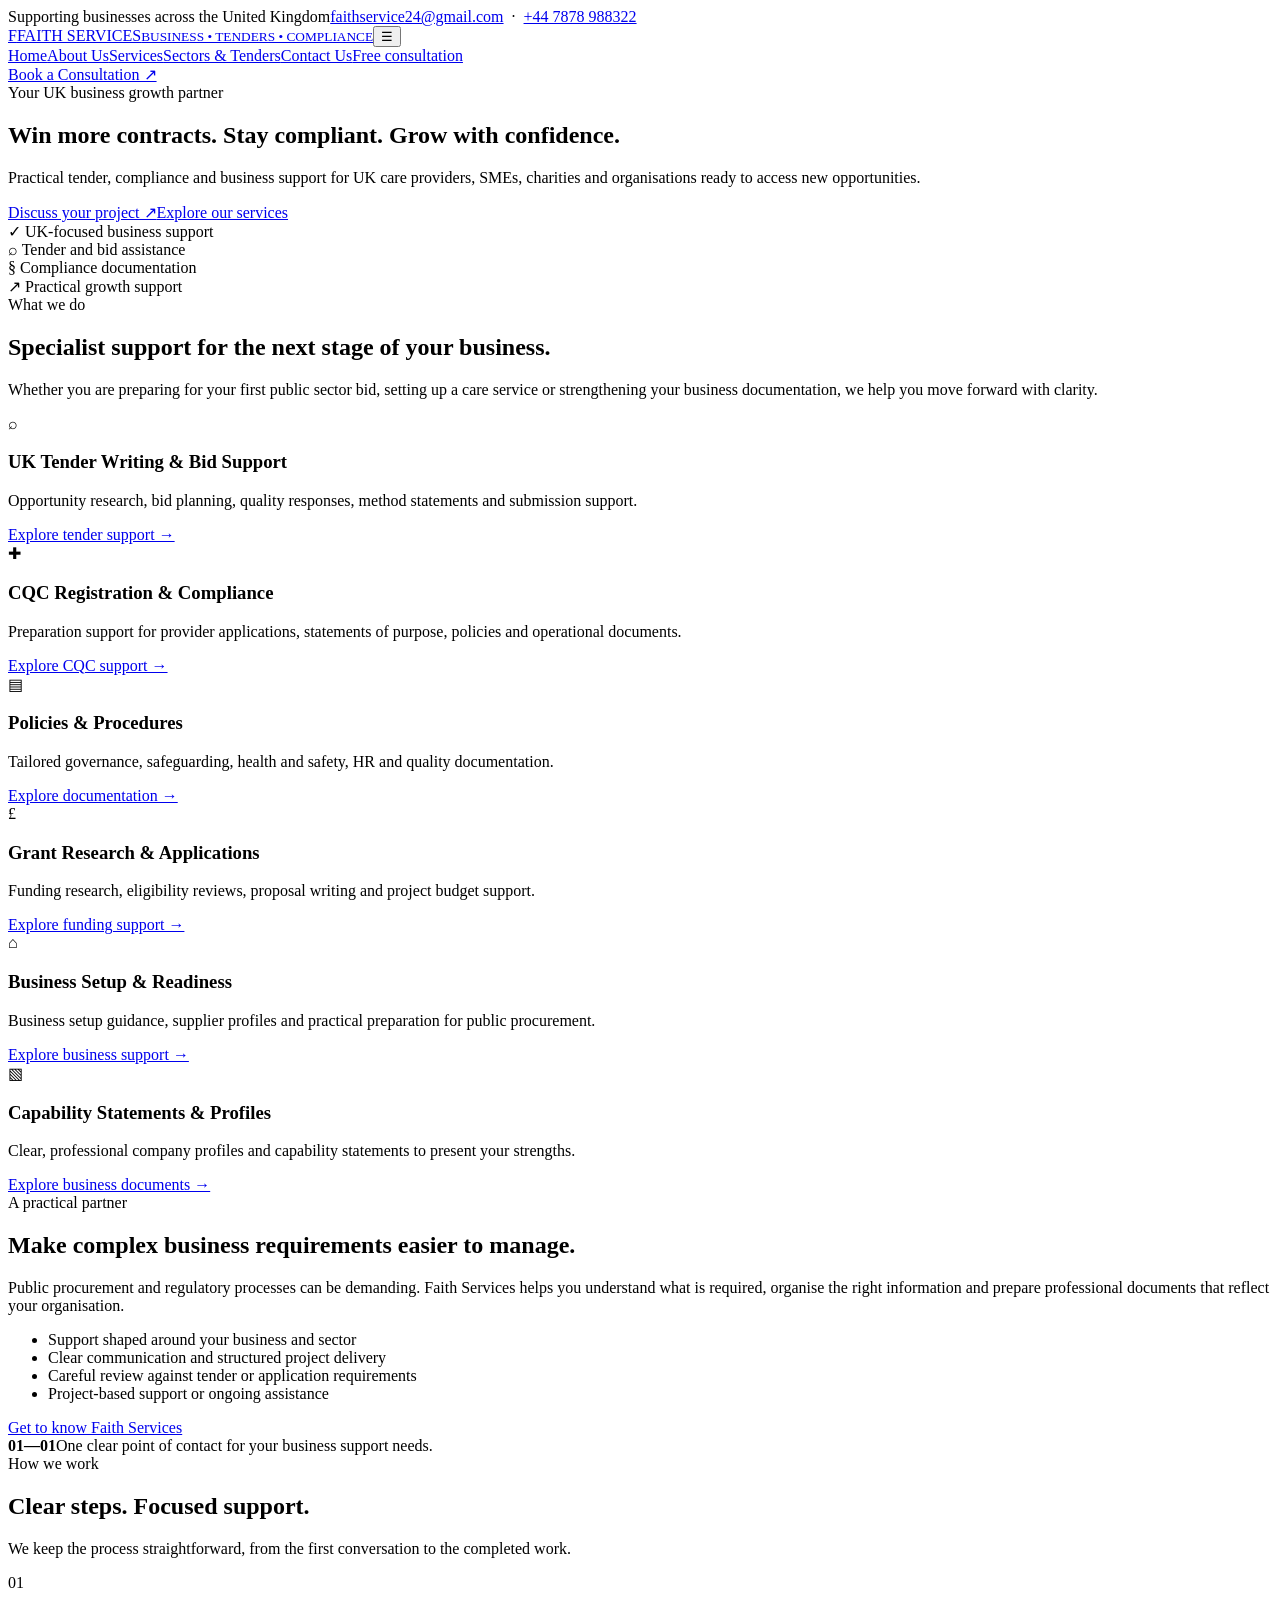
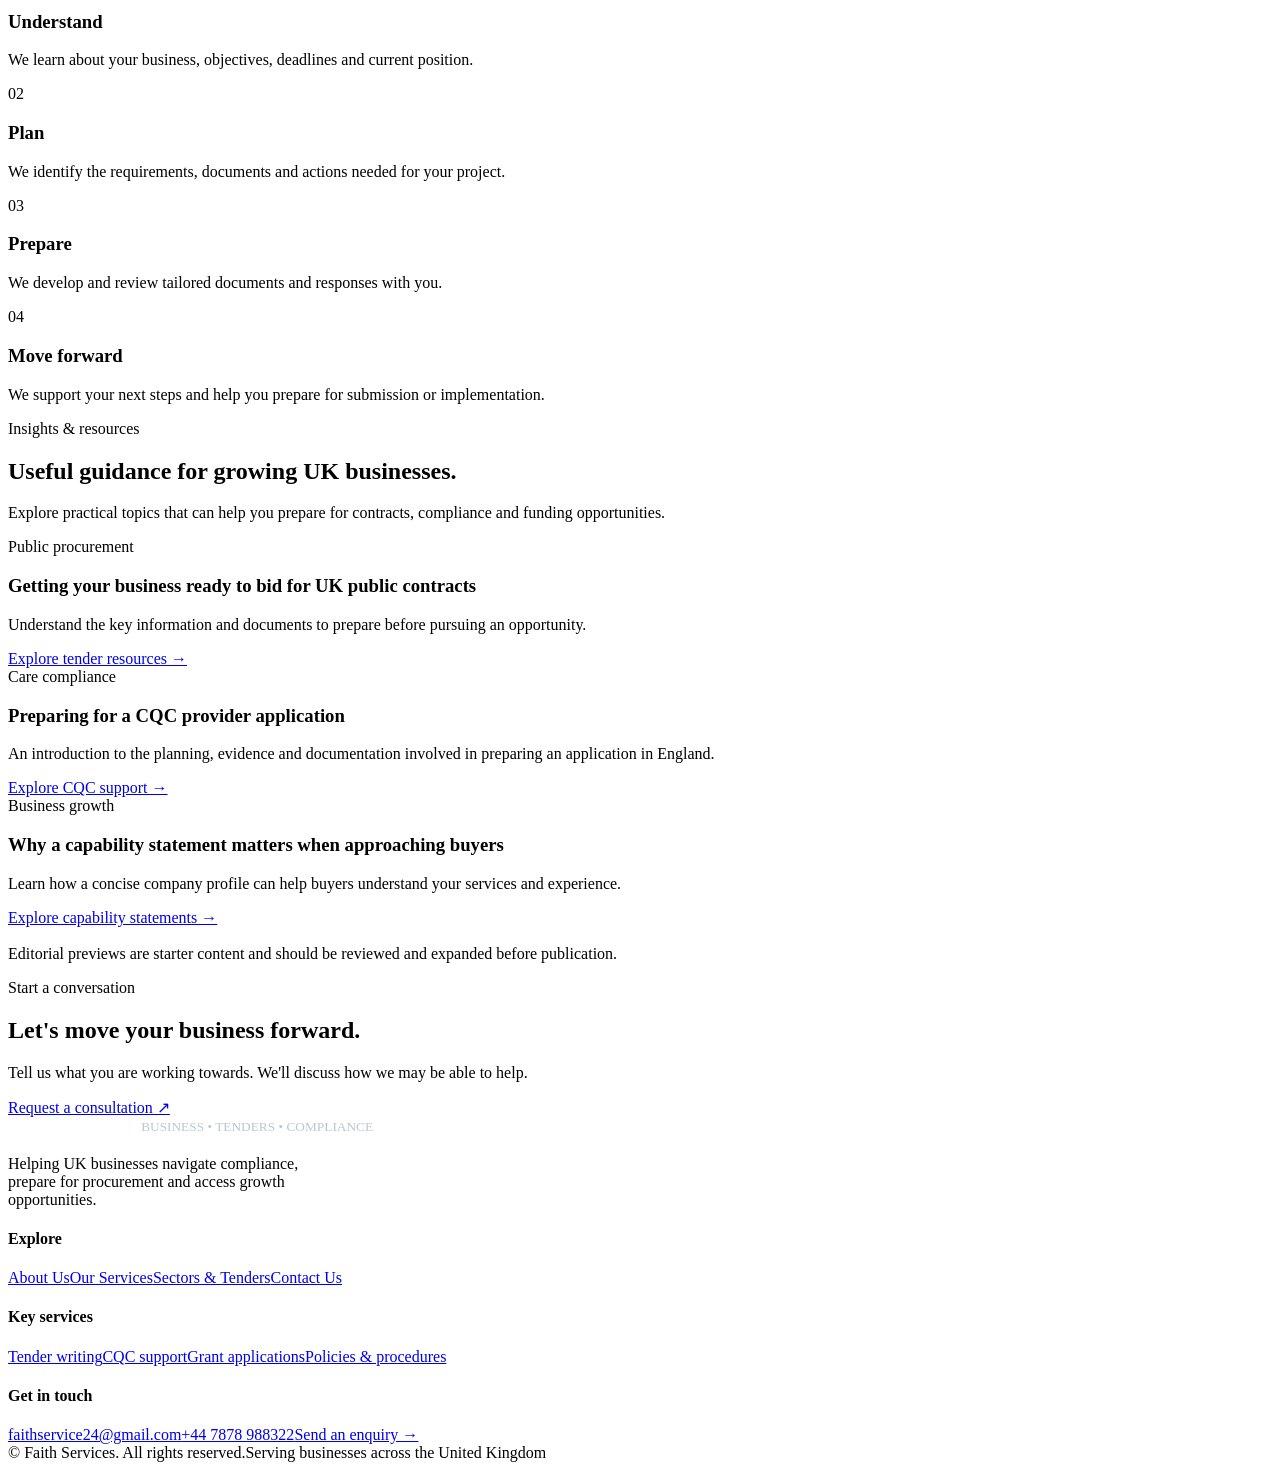
==== index.html @ f77b6c33 "Add files via upload" ====
<!doctype html><html lang="en-GB"><head><meta charset="utf-8"><meta name="viewport" content="width=device-width,initial-scale=1"><meta name="description" content="Faith Services supports UK businesses with tender writing, CQC registration preparation, compliance documentation, grant applications and business development."><title>Faith Services | UK Tender, CQC & Business Support</title><link rel="stylesheet" href="assets/style.css"></head><body>
<div class="topbar"><div class="container"><span>Supporting businesses across the United Kingdom</span><span><a href="mailto:faithservice24@gmail.com">faithservice24@gmail.com</a> &nbsp;·&nbsp; <a href="tel:+447878988322">+44 7878 988322</a></span></div></div>
<header class="nav-wrap"><nav class="nav container"><a class="brand" href="index.html"><span class="brand-mark">F</span><span>FAITH SERVICES<small>BUSINESS • TENDERS • COMPLIANCE</small></span></a><button class="menu-toggle" aria-label="Open navigation" aria-expanded="false">☰</button><div class="nav-links"><a class="active" href="index.html">Home</a><a href="about.html">About Us</a><a href="services.html">Services</a><a href="sectors.html">Sectors & Tenders</a><a href="contact.html">Contact Us</a><a class="btn small mobile-cta" href="contact.html">Free consultation</a></div><a class="btn small" href="contact.html">Book a Consultation ↗</a></nav></header>
<main><section class="hero"><div class="container"><div class="hero-content"><span class="eyebrow">Your UK business growth partner</span><h1>Win more contracts. <span>Stay compliant.</span> Grow with confidence.</h1><p>Practical tender, compliance and business support for UK care providers, SMEs, charities and organisations ready to access new opportunities.</p><div class="hero-actions"><a class="btn" href="contact.html">Discuss your project ↗</a><a class="btn outline" href="services.html">Explore our services</a></div></div></div></section>
<section class="trust-strip"><div class="container trust-grid"><div class="trust-item"><span class="trust-icon">✓</span> UK-focused business support</div><div class="trust-item"><span class="trust-icon">⌕</span> Tender and bid assistance</div><div class="trust-item"><span class="trust-icon">§</span> Compliance documentation</div><div class="trust-item"><span class="trust-icon">↗</span> Practical growth support</div></div></section>
<section class="section"><div class="container"><div class="section-head"><span class="eyebrow">What we do</span><h2>Specialist support for the next stage of your business.</h2><p>Whether you are preparing for your first public sector bid, setting up a care service or strengthening your business documentation, we help you move forward with clarity.</p></div><div class="grid services-grid">
<article class="card"><div class="card-icon">⌕</div><h3>UK Tender Writing & Bid Support</h3><p>Opportunity research, bid planning, quality responses, method statements and submission support.</p><a class="text-link" href="services.html#tenders">Explore tender support →</a></article>
<article class="card"><div class="card-icon">✚</div><h3>CQC Registration & Compliance</h3><p>Preparation support for provider applications, statements of purpose, policies and operational documents.</p><a class="text-link" href="services.html#cqc">Explore CQC support →</a></article>
<article class="card"><div class="card-icon">▤</div><h3>Policies & Procedures</h3><p>Tailored governance, safeguarding, health and safety, HR and quality documentation.</p><a class="text-link" href="services.html#policies">Explore documentation →</a></article>
<article class="card"><div class="card-icon">£</div><h3>Grant Research & Applications</h3><p>Funding research, eligibility reviews, proposal writing and project budget support.</p><a class="text-link" href="services.html#grants">Explore funding support →</a></article>
<article class="card"><div class="card-icon">⌂</div><h3>Business Setup & Readiness</h3><p>Business setup guidance, supplier profiles and practical preparation for public procurement.</p><a class="text-link" href="services.html#business">Explore business support →</a></article>
<article class="card"><div class="card-icon">▧</div><h3>Capability Statements & Profiles</h3><p>Clear, professional company profiles and capability statements to present your strengths.</p><a class="text-link" href="services.html#capability">Explore business documents →</a></article>
</div></div></section>
<section class="section soft"><div class="container split"><div><span class="eyebrow">A practical partner</span><h2>Make complex business requirements easier to manage.</h2><p>Public procurement and regulatory processes can be demanding. Faith Services helps you understand what is required, organise the right information and prepare professional documents that reflect your organisation.</p><ul class="check-list"><li>Support shaped around your business and sector</li><li>Clear communication and structured project delivery</li><li>Careful review against tender or application requirements</li><li>Project-based support or ongoing assistance</li></ul><a class="btn dark" href="about.html">Get to know Faith Services</a></div><div class="visual-panel"><div class="visual-note"><strong>01—01</strong>One clear point of contact for your business support needs.</div></div></div></section>
<section class="section"><div class="container"><div class="section-head center"><span class="eyebrow">How we work</span><h2>Clear steps. Focused support.</h2><p>We keep the process straightforward, from the first conversation to the completed work.</p></div><div class="grid steps"><div class="card"><div class="step-num">01</div><h3>Understand</h3><p>We learn about your business, objectives, deadlines and current position.</p></div><div class="card"><div class="step-num">02</div><h3>Plan</h3><p>We identify the requirements, documents and actions needed for your project.</p></div><div class="card"><div class="step-num">03</div><h3>Prepare</h3><p>We develop and review tailored documents and responses with you.</p></div><div class="card"><div class="step-num">04</div><h3>Move forward</h3><p>We support your next steps and help you prepare for submission or implementation.</p></div></div></div></section>
<section class="section soft"><div class="container"><div class="section-head"><span class="eyebrow">Insights & resources</span><h2>Useful guidance for growing UK businesses.</h2><p>Explore practical topics that can help you prepare for contracts, compliance and funding opportunities.</p></div><div class="grid blog-grid"><article class="blog-card"><div class="blog-art"></div><div class="blog-body"><span class="tag">Public procurement</span><h3>Getting your business ready to bid for UK public contracts</h3><p>Understand the key information and documents to prepare before pursuing an opportunity.</p><a class="text-link" href="sectors.html#tender-search">Explore tender resources →</a></div></article><article class="blog-card"><div class="blog-art" style="background:linear-gradient(135deg,#173b59,#8a9c9f)"></div><div class="blog-body"><span class="tag">Care compliance</span><h3>Preparing for a CQC provider application</h3><p>An introduction to the planning, evidence and documentation involved in preparing an application in England.</p><a class="text-link" href="services.html#cqc">Explore CQC support →</a></div></article><article class="blog-card"><div class="blog-art" style="background:linear-gradient(135deg,#92733d,#e0c98f)"></div><div class="blog-body"><span class="tag">Business growth</span><h3>Why a capability statement matters when approaching buyers</h3><p>Learn how a concise company profile can help buyers understand your services and experience.</p><a class="text-link" href="services.html#capability">Explore capability statements →</a></div></article></div><p class="disclaimer" style="margin-top:18px">Editorial previews are starter content and should be reviewed and expanded before publication.</p></div></section>
<section class="cta-band"><div class="container inner"><div><span class="eyebrow">Start a conversation</span><h2>Let's move your business forward.</h2><p>Tell us what you are working towards. We'll discuss how we may be able to help.</p></div><a class="btn" href="contact.html">Request a consultation ↗</a></div></section></main>
<footer class="footer"><div class="container"><div class="footer-grid"><div><a class="brand" href="index.html" style="color:white"><span class="brand-mark">F</span><span>FAITH SERVICES<small style="color:#bac7d1">BUSINESS • TENDERS • COMPLIANCE</small></span></a><p style="margin-top:20px;max-width:300px">Helping UK businesses navigate compliance, prepare for procurement and access growth opportunities.</p></div><div><h4>Explore</h4><div class="footer-links"><a href="about.html">About Us</a><a href="services.html">Our Services</a><a href="sectors.html">Sectors & Tenders</a><a href="contact.html">Contact Us</a></div></div><div><h4>Key services</h4><div class="footer-links"><a href="services.html#tenders">Tender writing</a><a href="services.html#cqc">CQC support</a><a href="services.html#grants">Grant applications</a><a href="services.html#policies">Policies & procedures</a></div></div><div><h4>Get in touch</h4><div class="footer-links"><a href="mailto:faithservice24@gmail.com">faithservice24@gmail.com</a><a href="tel:+447878988322">+44 7878 988322</a><a href="contact.html">Send an enquiry →</a></div></div></div><div class="footer-bottom"><span>© <span data-year></span> Faith Services. All rights reserved.</span><span>Serving businesses across the United Kingdom</span></div></div></footer><script src="assets/site.js"></script></body></html>
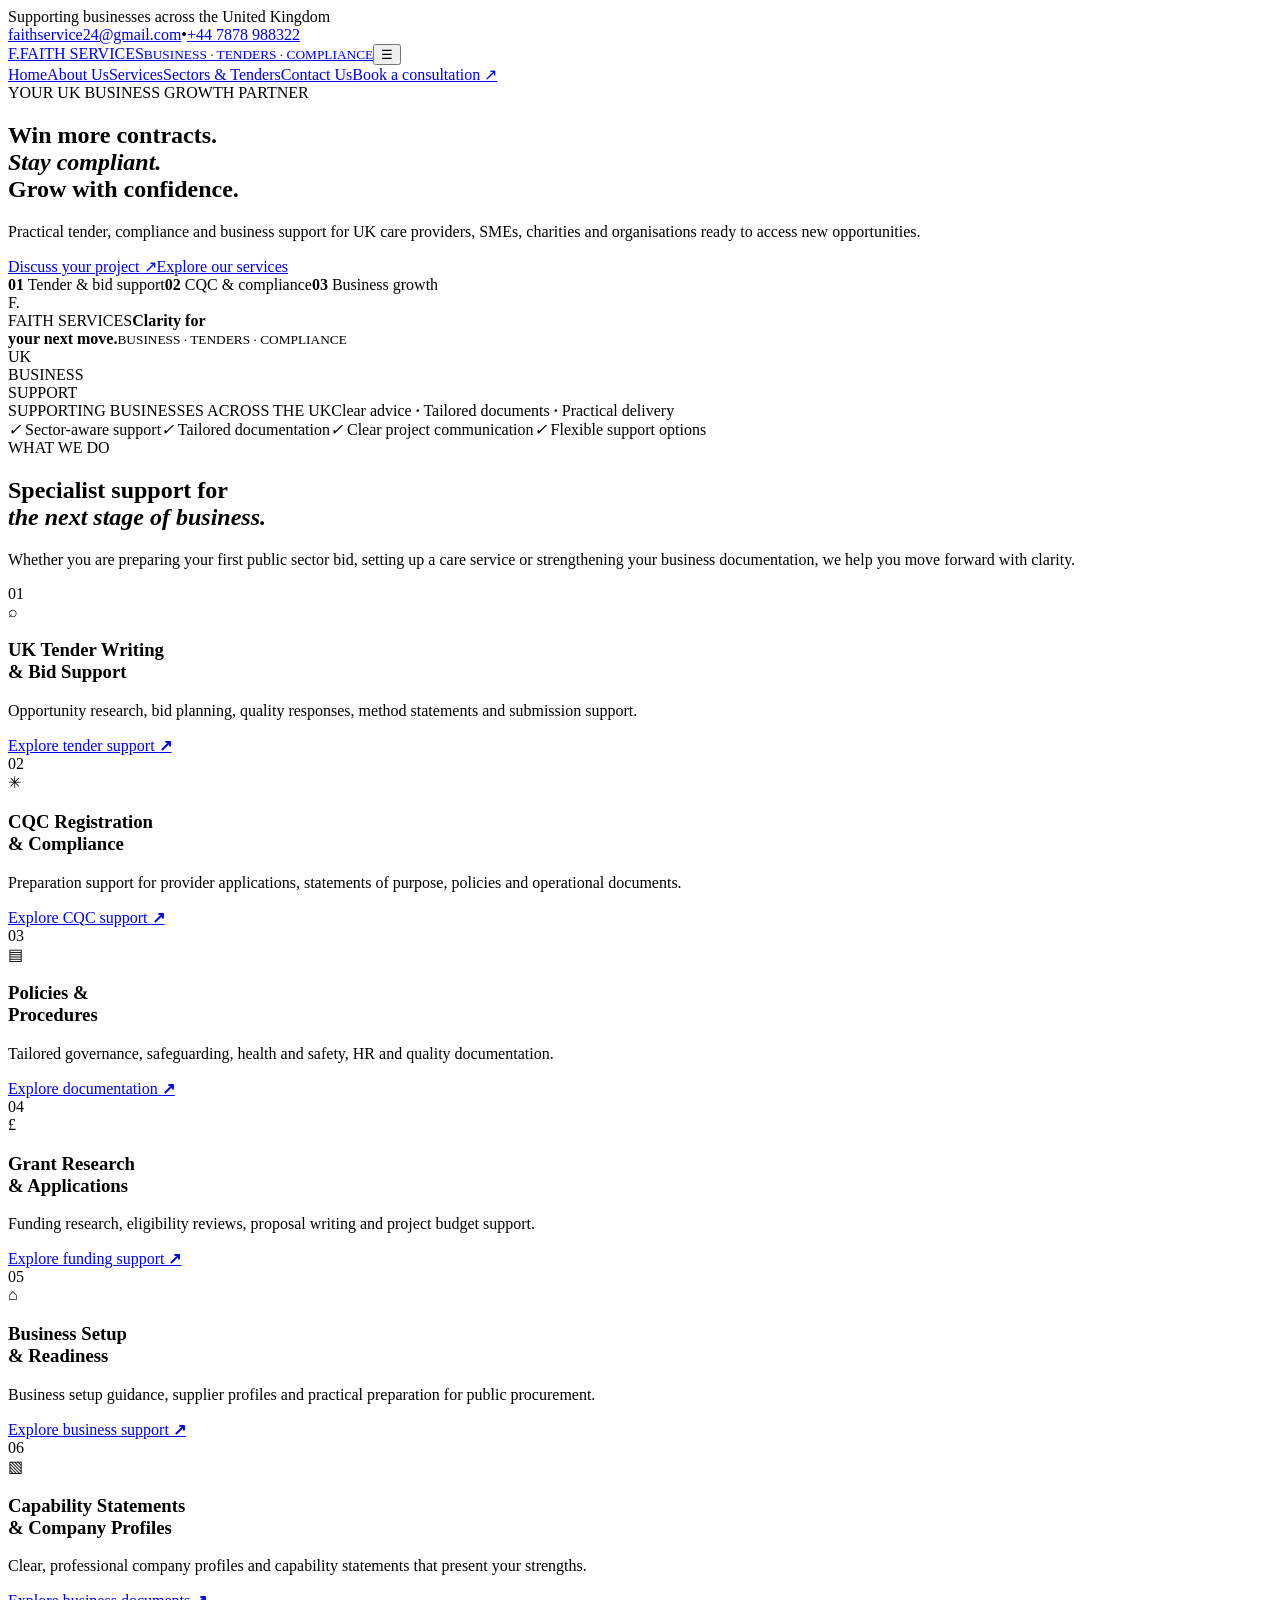
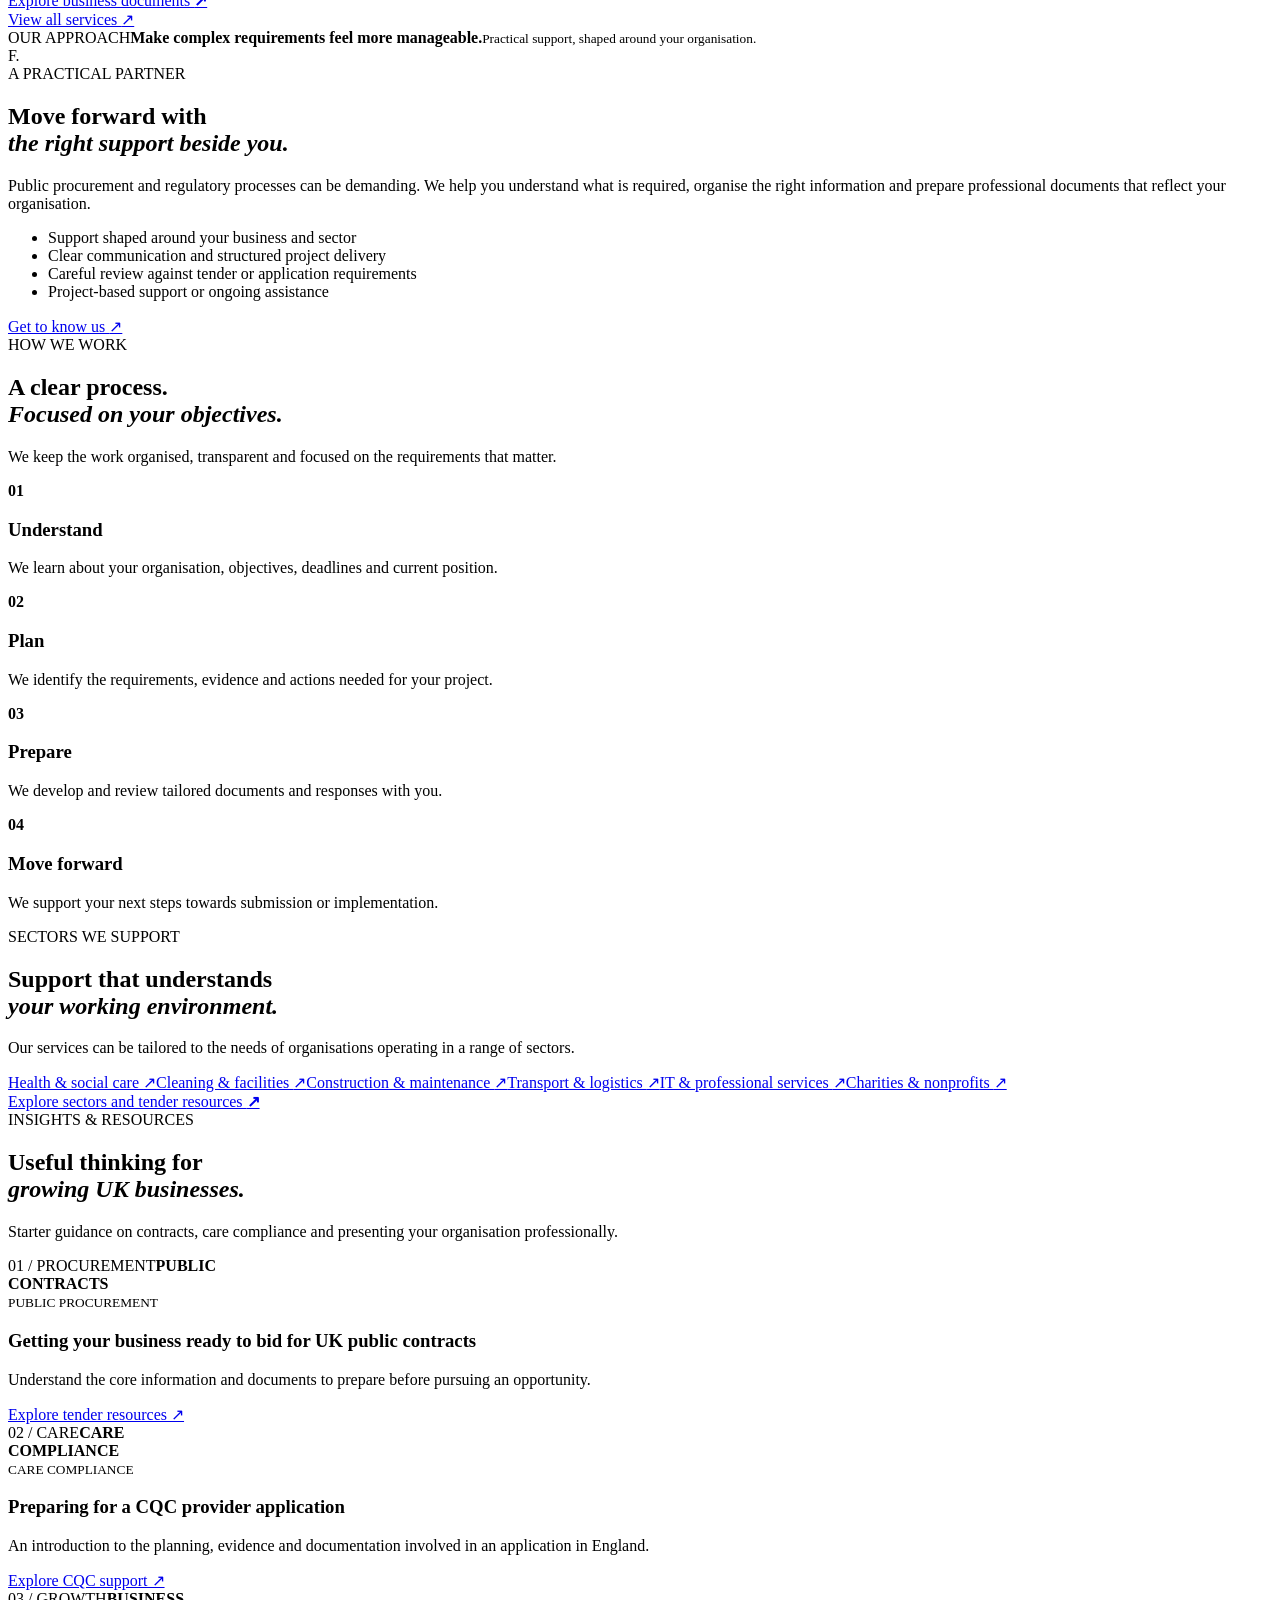
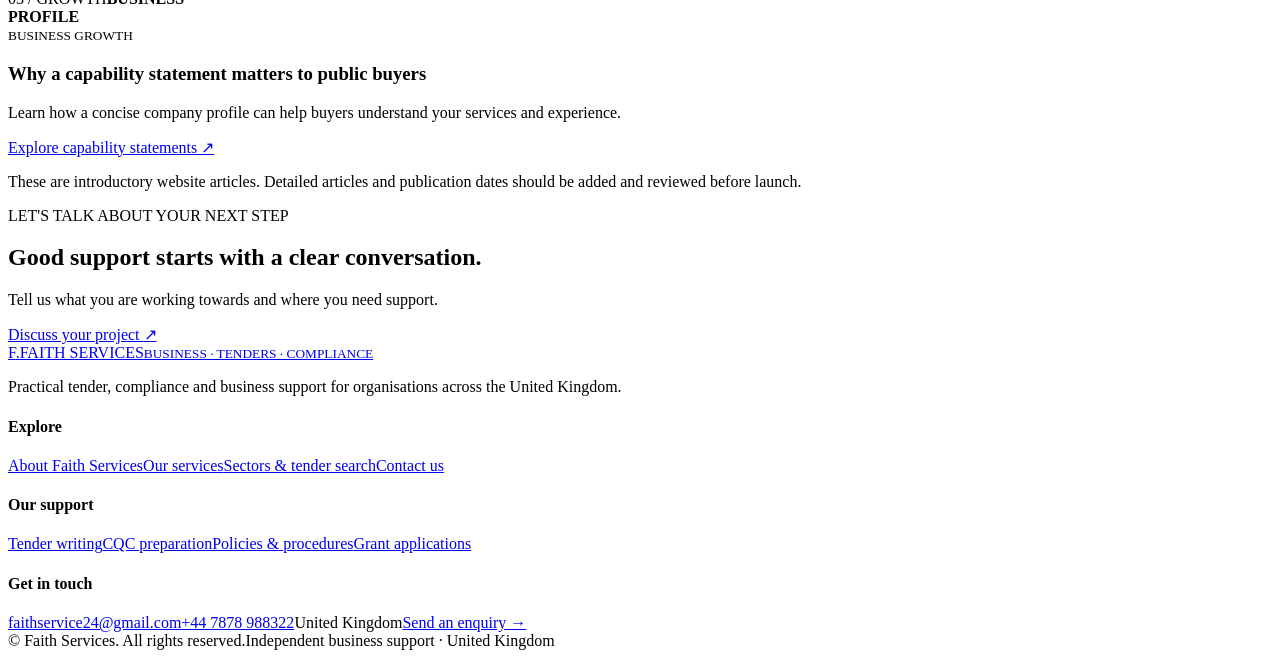
==== commit 5292df89: "Add files via upload" ====
--- a/index.html
+++ b/index.html
@@ -1,18 +1,9 @@
-<!doctype html><html lang="en-GB"><head><meta charset="utf-8"><meta name="viewport" content="width=device-width,initial-scale=1"><meta name="description" content="Faith Services supports UK businesses with tender writing, CQC registration preparation, compliance documentation, grant applications and business development."><title>Faith Services | UK Tender, CQC & Business Support</title><link rel="stylesheet" href="assets/style.css"></head><body>
-<div class="topbar"><div class="container"><span>Supporting businesses across the United Kingdom</span><span><a href="mailto:faithservice24@gmail.com">faithservice24@gmail.com</a> &nbsp;·&nbsp; <a href="tel:+447878988322">+44 7878 988322</a></span></div></div>
-<header class="nav-wrap"><nav class="nav container"><a class="brand" href="index.html"><span class="brand-mark">F</span><span>FAITH SERVICES<small>BUSINESS • TENDERS • COMPLIANCE</small></span></a><button class="menu-toggle" aria-label="Open navigation" aria-expanded="false">☰</button><div class="nav-links"><a class="active" href="index.html">Home</a><a href="about.html">About Us</a><a href="services.html">Services</a><a href="sectors.html">Sectors & Tenders</a><a href="contact.html">Contact Us</a><a class="btn small mobile-cta" href="contact.html">Free consultation</a></div><a class="btn small" href="contact.html">Book a Consultation ↗</a></nav></header>
-<main><section class="hero"><div class="container"><div class="hero-content"><span class="eyebrow">Your UK business growth partner</span><h1>Win more contracts. <span>Stay compliant.</span> Grow with confidence.</h1><p>Practical tender, compliance and business support for UK care providers, SMEs, charities and organisations ready to access new opportunities.</p><div class="hero-actions"><a class="btn" href="contact.html">Discuss your project ↗</a><a class="btn outline" href="services.html">Explore our services</a></div></div></div></section>
-<section class="trust-strip"><div class="container trust-grid"><div class="trust-item"><span class="trust-icon">✓</span> UK-focused business support</div><div class="trust-item"><span class="trust-icon">⌕</span> Tender and bid assistance</div><div class="trust-item"><span class="trust-icon">§</span> Compliance documentation</div><div class="trust-item"><span class="trust-icon">↗</span> Practical growth support</div></div></section>
-<section class="section"><div class="container"><div class="section-head"><span class="eyebrow">What we do</span><h2>Specialist support for the next stage of your business.</h2><p>Whether you are preparing for your first public sector bid, setting up a care service or strengthening your business documentation, we help you move forward with clarity.</p></div><div class="grid services-grid">
-<article class="card"><div class="card-icon">⌕</div><h3>UK Tender Writing & Bid Support</h3><p>Opportunity research, bid planning, quality responses, method statements and submission support.</p><a class="text-link" href="services.html#tenders">Explore tender support →</a></article>
-<article class="card"><div class="card-icon">✚</div><h3>CQC Registration & Compliance</h3><p>Preparation support for provider applications, statements of purpose, policies and operational documents.</p><a class="text-link" href="services.html#cqc">Explore CQC support →</a></article>
-<article class="card"><div class="card-icon">▤</div><h3>Policies & Procedures</h3><p>Tailored governance, safeguarding, health and safety, HR and quality documentation.</p><a class="text-link" href="services.html#policies">Explore documentation →</a></article>
-<article class="card"><div class="card-icon">£</div><h3>Grant Research & Applications</h3><p>Funding research, eligibility reviews, proposal writing and project budget support.</p><a class="text-link" href="services.html#grants">Explore funding support →</a></article>
-<article class="card"><div class="card-icon">⌂</div><h3>Business Setup & Readiness</h3><p>Business setup guidance, supplier profiles and practical preparation for public procurement.</p><a class="text-link" href="services.html#business">Explore business support →</a></article>
-<article class="card"><div class="card-icon">▧</div><h3>Capability Statements & Profiles</h3><p>Clear, professional company profiles and capability statements to present your strengths.</p><a class="text-link" href="services.html#capability">Explore business documents →</a></article>
-</div></div></section>
-<section class="section soft"><div class="container split"><div><span class="eyebrow">A practical partner</span><h2>Make complex business requirements easier to manage.</h2><p>Public procurement and regulatory processes can be demanding. Faith Services helps you understand what is required, organise the right information and prepare professional documents that reflect your organisation.</p><ul class="check-list"><li>Support shaped around your business and sector</li><li>Clear communication and structured project delivery</li><li>Careful review against tender or application requirements</li><li>Project-based support or ongoing assistance</li></ul><a class="btn dark" href="about.html">Get to know Faith Services</a></div><div class="visual-panel"><div class="visual-note"><strong>01—01</strong>One clear point of contact for your business support needs.</div></div></div></section>
-<section class="section"><div class="container"><div class="section-head center"><span class="eyebrow">How we work</span><h2>Clear steps. Focused support.</h2><p>We keep the process straightforward, from the first conversation to the completed work.</p></div><div class="grid steps"><div class="card"><div class="step-num">01</div><h3>Understand</h3><p>We learn about your business, objectives, deadlines and current position.</p></div><div class="card"><div class="step-num">02</div><h3>Plan</h3><p>We identify the requirements, documents and actions needed for your project.</p></div><div class="card"><div class="step-num">03</div><h3>Prepare</h3><p>We develop and review tailored documents and responses with you.</p></div><div class="card"><div class="step-num">04</div><h3>Move forward</h3><p>We support your next steps and help you prepare for submission or implementation.</p></div></div></div></section>
-<section class="section soft"><div class="container"><div class="section-head"><span class="eyebrow">Insights & resources</span><h2>Useful guidance for growing UK businesses.</h2><p>Explore practical topics that can help you prepare for contracts, compliance and funding opportunities.</p></div><div class="grid blog-grid"><article class="blog-card"><div class="blog-art"></div><div class="blog-body"><span class="tag">Public procurement</span><h3>Getting your business ready to bid for UK public contracts</h3><p>Understand the key information and documents to prepare before pursuing an opportunity.</p><a class="text-link" href="sectors.html#tender-search">Explore tender resources →</a></div></article><article class="blog-card"><div class="blog-art" style="background:linear-gradient(135deg,#173b59,#8a9c9f)"></div><div class="blog-body"><span class="tag">Care compliance</span><h3>Preparing for a CQC provider application</h3><p>An introduction to the planning, evidence and documentation involved in preparing an application in England.</p><a class="text-link" href="services.html#cqc">Explore CQC support →</a></div></article><article class="blog-card"><div class="blog-art" style="background:linear-gradient(135deg,#92733d,#e0c98f)"></div><div class="blog-body"><span class="tag">Business growth</span><h3>Why a capability statement matters when approaching buyers</h3><p>Learn how a concise company profile can help buyers understand your services and experience.</p><a class="text-link" href="services.html#capability">Explore capability statements →</a></div></article></div><p class="disclaimer" style="margin-top:18px">Editorial previews are starter content and should be reviewed and expanded before publication.</p></div></section>
-<section class="cta-band"><div class="container inner"><div><span class="eyebrow">Start a conversation</span><h2>Let's move your business forward.</h2><p>Tell us what you are working towards. We'll discuss how we may be able to help.</p></div><a class="btn" href="contact.html">Request a consultation ↗</a></div></section></main>
-<footer class="footer"><div class="container"><div class="footer-grid"><div><a class="brand" href="index.html" style="color:white"><span class="brand-mark">F</span><span>FAITH SERVICES<small style="color:#bac7d1">BUSINESS • TENDERS • COMPLIANCE</small></span></a><p style="margin-top:20px;max-width:300px">Helping UK businesses navigate compliance, prepare for procurement and access growth opportunities.</p></div><div><h4>Explore</h4><div class="footer-links"><a href="about.html">About Us</a><a href="services.html">Our Services</a><a href="sectors.html">Sectors & Tenders</a><a href="contact.html">Contact Us</a></div></div><div><h4>Key services</h4><div class="footer-links"><a href="services.html#tenders">Tender writing</a><a href="services.html#cqc">CQC support</a><a href="services.html#grants">Grant applications</a><a href="services.html#policies">Policies & procedures</a></div></div><div><h4>Get in touch</h4><div class="footer-links"><a href="mailto:faithservice24@gmail.com">faithservice24@gmail.com</a><a href="tel:+447878988322">+44 7878 988322</a><a href="contact.html">Send an enquiry →</a></div></div></div><div class="footer-bottom"><span>© <span data-year></span> Faith Services. All rights reserved.</span><span>Serving businesses across the United Kingdom</span></div></div></footer><script src="assets/site.js"></script></body></html>
+<!doctype html><html lang="en-GB"><head><meta charset="utf-8"><meta name="viewport" content="width=device-width,initial-scale=1"><meta name="description" content="Faith Services supports UK businesses with tender writing, CQC registration preparation, compliance documentation, grant applications and business development."><meta name="theme-color" content="#102a43"><title>UK Tender, CQC & Business Support | Faith Services</title><link rel="stylesheet" href="assets/style.css"></head><body><div class="utility"><div class="wrap utility-inner"><span>Supporting businesses across the United Kingdom</span><div><a href="mailto:faithservice24@gmail.com">faithservice24@gmail.com</a><span class="dot">•</span><a href="tel:+447878988322">+44 7878 988322</a></div></div></div>
+<header class="header"><div class="wrap nav"><a class="brand" href="index.html" aria-label="Faith Services home"><span class="brand-icon">F<span>.</span></span><span class="brand-name">FAITH SERVICES<small>BUSINESS · TENDERS · COMPLIANCE</small></span></a><button class="menu-toggle" aria-label="Toggle navigation" aria-expanded="false">☰</button><nav class="nav-links"><a href="index.html" data-page="index">Home</a><a href="about.html" data-page="about">About Us</a><a href="services.html" data-page="services">Services</a><a href="sectors.html" data-page="sectors">Sectors & Tenders</a><a href="contact.html" data-page="contact">Contact Us</a><a class="button button-gold nav-cta" href="contact.html">Book a consultation <span>↗</span></a></nav></div></header><main><section class="hero"><div class="hero-glow"></div><div class="wrap hero-grid"><div class="hero-copy"><span class="eyebrow eyebrow-light"><i></i> YOUR UK BUSINESS GROWTH PARTNER</span><h1>Win more contracts.<br><em>Stay compliant.</em><br>Grow with confidence.</h1><p>Practical tender, compliance and business support for UK care providers, SMEs, charities and organisations ready to access new opportunities.</p><div class="hero-actions"><a class="button button-gold" href="contact.html">Discuss your project <span>↗</span></a><a class="button button-ghost" href="services.html">Explore our services</a></div><div class="hero-proof"><span><b>01</b> Tender & bid support</span><span><b>02</b> CQC & compliance</span><span><b>03</b> Business growth</span></div></div><div class="hero-art" aria-label="Abstract Faith Services brand graphic"><div class="art-orbit orbit-one"></div><div class="art-orbit orbit-two"></div><div class="art-monogram">F<span>.</span></div><div class="art-card"><span class="art-label">FAITH SERVICES</span><strong>Clarity for<br>your next move.</strong><span class="art-line"></span><small>BUSINESS · TENDERS · COMPLIANCE</small></div><div class="art-stamp">UK<br>BUSINESS<br>SUPPORT</div></div></div><div class="hero-bottom"><div class="wrap hero-bottom-inner"><span>SUPPORTING BUSINESSES ACROSS THE UK</span><span>Clear advice <b>·</b> Tailored documents <b>·</b> Practical delivery</span></div></div></section>
+<section class="trust-row"><div class="wrap trust-items"><span><i>✓</i> Sector-aware support</span><span><i>✓</i> Tailored documentation</span><span><i>✓</i> Clear project communication</span><span><i>✓</i> Flexible support options</span></div></section>
+<section class="section"><div class="wrap"><div class="section-heading"><div><span class="eyebrow">WHAT WE DO</span><h2>Specialist support for<br><em>the next stage of business.</em></h2></div><p>Whether you are preparing your first public sector bid, setting up a care service or strengthening your business documentation, we help you move forward with clarity.</p></div><div class="service-grid"><article class="service-card"><span class="card-number">01</span><div class="icon-box">⌕</div><h3>UK Tender Writing<br>& Bid Support</h3><p>Opportunity research, bid planning, quality responses, method statements and submission support.</p><a href="services.html#tender-writing">Explore tender support <b>↗</b></a></article><article class="service-card featured"><span class="card-number">02</span><div class="icon-box">✳</div><h3>CQC Registration<br>& Compliance</h3><p>Preparation support for provider applications, statements of purpose, policies and operational documents.</p><a href="services.html#cqc">Explore CQC support <b>↗</b></a></article><article class="service-card"><span class="card-number">03</span><div class="icon-box">▤</div><h3>Policies &<br>Procedures</h3><p>Tailored governance, safeguarding, health and safety, HR and quality documentation.</p><a href="services.html#policies">Explore documentation <b>↗</b></a></article><article class="service-card"><span class="card-number">04</span><div class="icon-box">£</div><h3>Grant Research<br>& Applications</h3><p>Funding research, eligibility reviews, proposal writing and project budget support.</p><a href="services.html#grants">Explore funding support <b>↗</b></a></article><article class="service-card"><span class="card-number">05</span><div class="icon-box">⌂</div><h3>Business Setup<br>& Readiness</h3><p>Business setup guidance, supplier profiles and practical preparation for public procurement.</p><a href="services.html#business">Explore business support <b>↗</b></a></article><article class="service-card"><span class="card-number">06</span><div class="icon-box">▧</div><h3>Capability Statements<br>& Company Profiles</h3><p>Clear, professional company profiles and capability statements that present your strengths.</p><a href="services.html#capability">Explore business documents <b>↗</b></a></article></div><div class="center space-top"><a class="button button-outline" href="services.html">View all services <span>↗</span></a></div></div></section>
+<section class="section section-soft"><div class="wrap split-layout"><div class="split-art"><div class="split-quote"><span>OUR APPROACH</span><strong>Make complex requirements feel more manageable.</strong><small>Practical support, shaped around your organisation.</small></div><div class="split-watermark">F.</div></div><div class="split-copy"><span class="eyebrow">A PRACTICAL PARTNER</span><h2>Move forward with<br><em>the right support beside you.</em></h2><p>Public procurement and regulatory processes can be demanding. We help you understand what is required, organise the right information and prepare professional documents that reflect your organisation.</p><ul class="tick-list"><li>Support shaped around your business and sector</li><li>Clear communication and structured project delivery</li><li>Careful review against tender or application requirements</li><li>Project-based support or ongoing assistance</li></ul><a class="button button-navy" href="about.html">Get to know us <span>↗</span></a></div></div></section>
+<section class="section"><div class="wrap"><div class="section-heading centered"><div><span class="eyebrow">HOW WE WORK</span><h2>A clear process.<br><em>Focused on your objectives.</em></h2></div><p>We keep the work organised, transparent and focused on the requirements that matter.</p></div><div class="process-grid"><div><b>01</b><h3>Understand</h3><p>We learn about your organisation, objectives, deadlines and current position.</p></div><div><b>02</b><h3>Plan</h3><p>We identify the requirements, evidence and actions needed for your project.</p></div><div><b>03</b><h3>Prepare</h3><p>We develop and review tailored documents and responses with you.</p></div><div><b>04</b><h3>Move forward</h3><p>We support your next steps towards submission or implementation.</p></div></div></div></section>
+<section class="section section-dark"><div class="wrap"><div class="section-heading"><div><span class="eyebrow">SECTORS WE SUPPORT</span><h2>Support that understands<br><em>your working environment.</em></h2></div><p>Our services can be tailored to the needs of organisations operating in a range of sectors.</p></div><div class="sector-pills"><a href="sectors.html#care">Health & social care <span>↗</span></a><a href="sectors.html#cleaning">Cleaning & facilities <span>↗</span></a><a href="sectors.html#construction">Construction & maintenance <span>↗</span></a><a href="sectors.html#logistics">Transport & logistics <span>↗</span></a><a href="sectors.html#professional">IT & professional services <span>↗</span></a><a href="sectors.html#charities">Charities & nonprofits <span>↗</span></a></div><div class="dark-link"><a href="sectors.html">Explore sectors and tender resources <b>↗</b></a></div></div></section>
+<section class="section section-soft"><div class="wrap"><div class="section-heading"><div><span class="eyebrow">INSIGHTS & RESOURCES</span><h2>Useful thinking for<br><em>growing UK businesses.</em></h2></div><p>Starter guidance on contracts, care compliance and presenting your organisation professionally.</p></div><div class="insight-grid"><article class="insight"><div class="insight-art art-one"><span>01 / PROCUREMENT</span><b>PUBLIC<br>CONTRACTS</b></div><div class="insight-body"><small>PUBLIC PROCUREMENT</small><h3>Getting your business ready to bid for UK public contracts</h3><p>Understand the core information and documents to prepare before pursuing an opportunity.</p><a href="sectors.html#tender-search">Explore tender resources ↗</a></div></article><article class="insight"><div class="insight-art art-two"><span>02 / CARE</span><b>CARE<br>COMPLIANCE</b></div><div class="insight-body"><small>CARE COMPLIANCE</small><h3>Preparing for a CQC provider application</h3><p>An introduction to the planning, evidence and documentation involved in an application in England.</p><a href="services.html#cqc">Explore CQC support ↗</a></div></article><article class="insight"><div class="insight-art art-three"><span>03 / GROWTH</span><b>BUSINESS<br>PROFILE</b></div><div class="insight-body"><small>BUSINESS GROWTH</small><h3>Why a capability statement matters to public buyers</h3><p>Learn how a concise company profile can help buyers understand your services and experience.</p><a href="services.html#capability">Explore capability statements ↗</a></div></article></div><p class="fine-print">These are introductory website articles. Detailed articles and publication dates should be added and reviewed before launch.</p></div></section></main><section class="bottom-cta"><div class="wrap cta-inner"><div><span class="eyebrow">LET'S TALK ABOUT YOUR NEXT STEP</span><h2>Good support starts with a clear conversation.</h2><p>Tell us what you are working towards and where you need support.</p></div><a class="button button-gold" href="contact.html">Discuss your project <span>↗</span></a></div></section>
+<footer class="footer"><div class="wrap footer-grid"><div><a class="brand brand-light" href="index.html"><span class="brand-icon">F<span>.</span></span><span class="brand-name">FAITH SERVICES<small>BUSINESS · TENDERS · COMPLIANCE</small></span></a><p class="footer-about">Practical tender, compliance and business support for organisations across the United Kingdom.</p></div><div><h4>Explore</h4><a href="about.html">About Faith Services</a><a href="services.html">Our services</a><a href="sectors.html">Sectors & tender search</a><a href="contact.html">Contact us</a></div><div><h4>Our support</h4><a href="services.html#tender-writing">Tender writing</a><a href="services.html#cqc">CQC preparation</a><a href="services.html#policies">Policies & procedures</a><a href="services.html#grants">Grant applications</a></div><div><h4>Get in touch</h4><a href="mailto:faithservice24@gmail.com">faithservice24@gmail.com</a><a href="tel:+447878988322">+44 7878 988322</a><span>United Kingdom</span><a class="footer-contact" href="contact.html">Send an enquiry →</a></div></div><div class="wrap footer-bottom"><span>© <span data-year></span> Faith Services. All rights reserved.</span><span>Independent business support · United Kingdom</span></div></footer><script src="assets/site.js"></script></body></html>
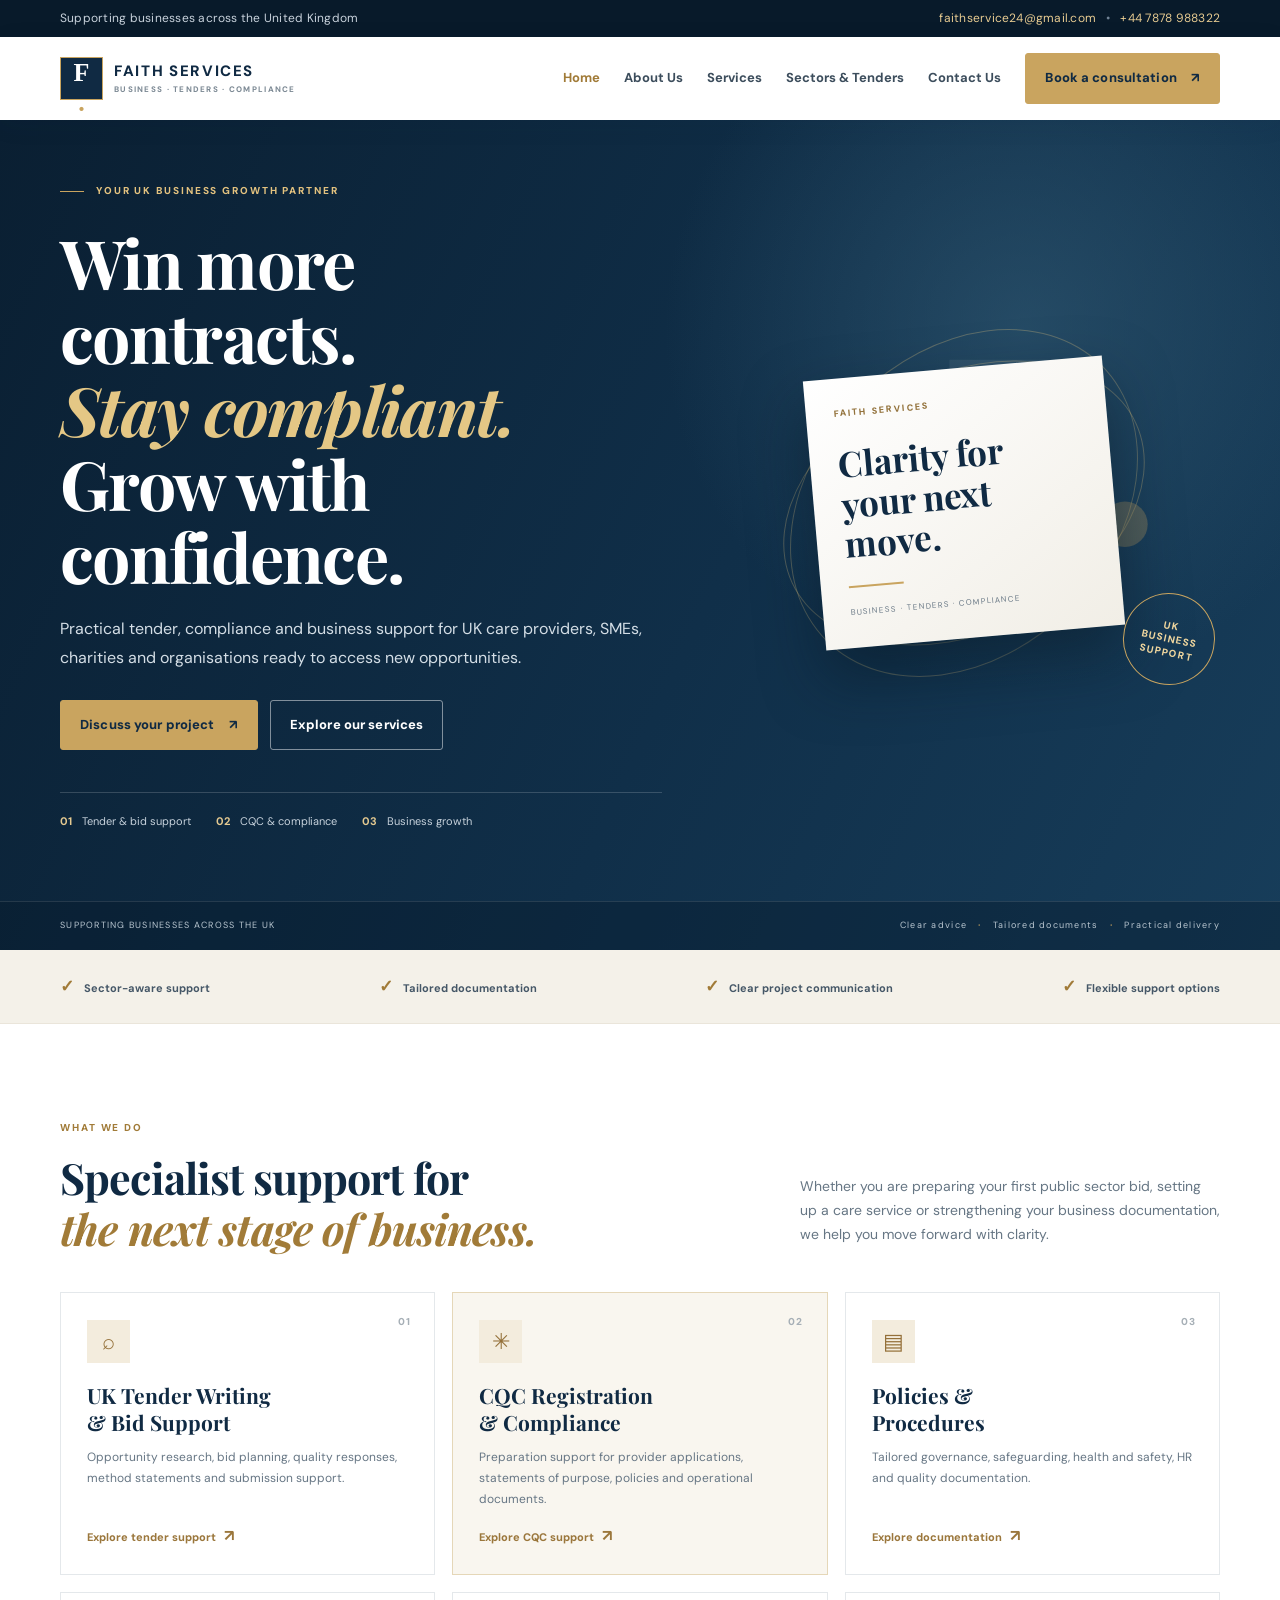
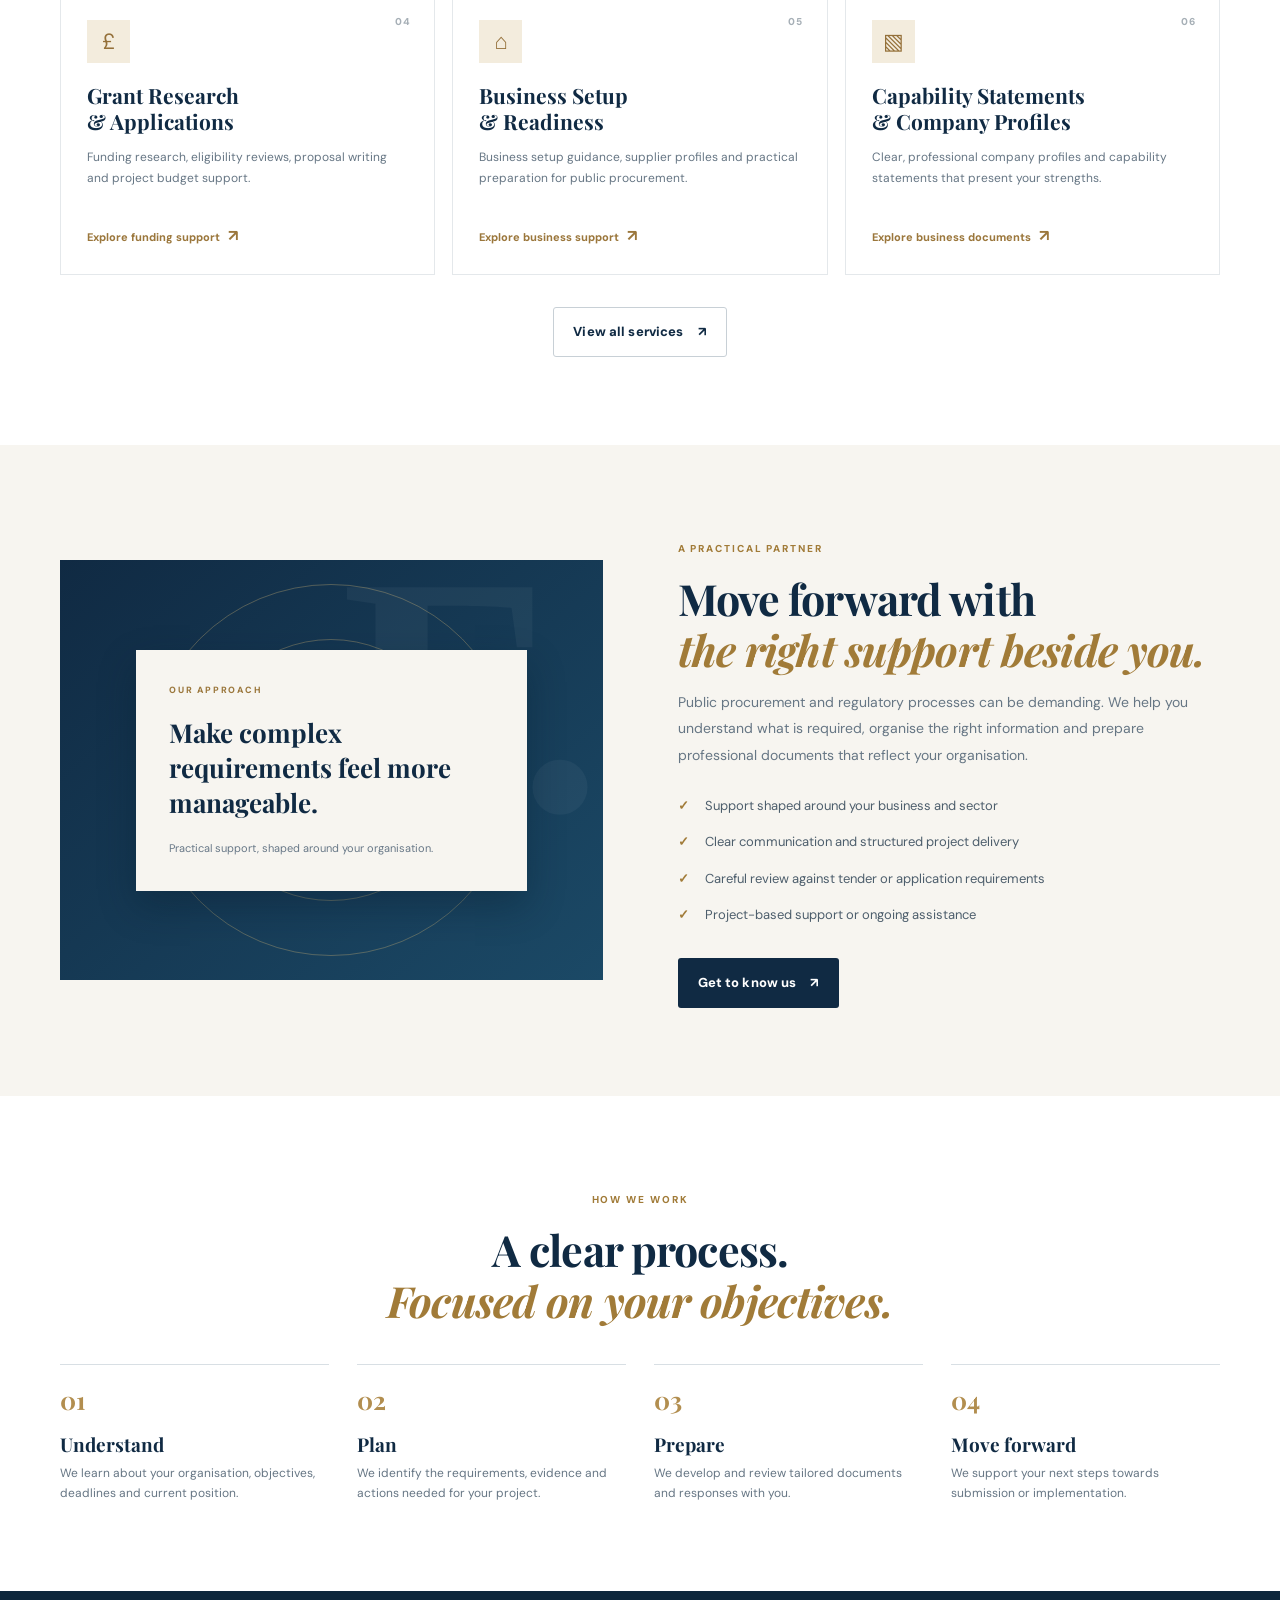
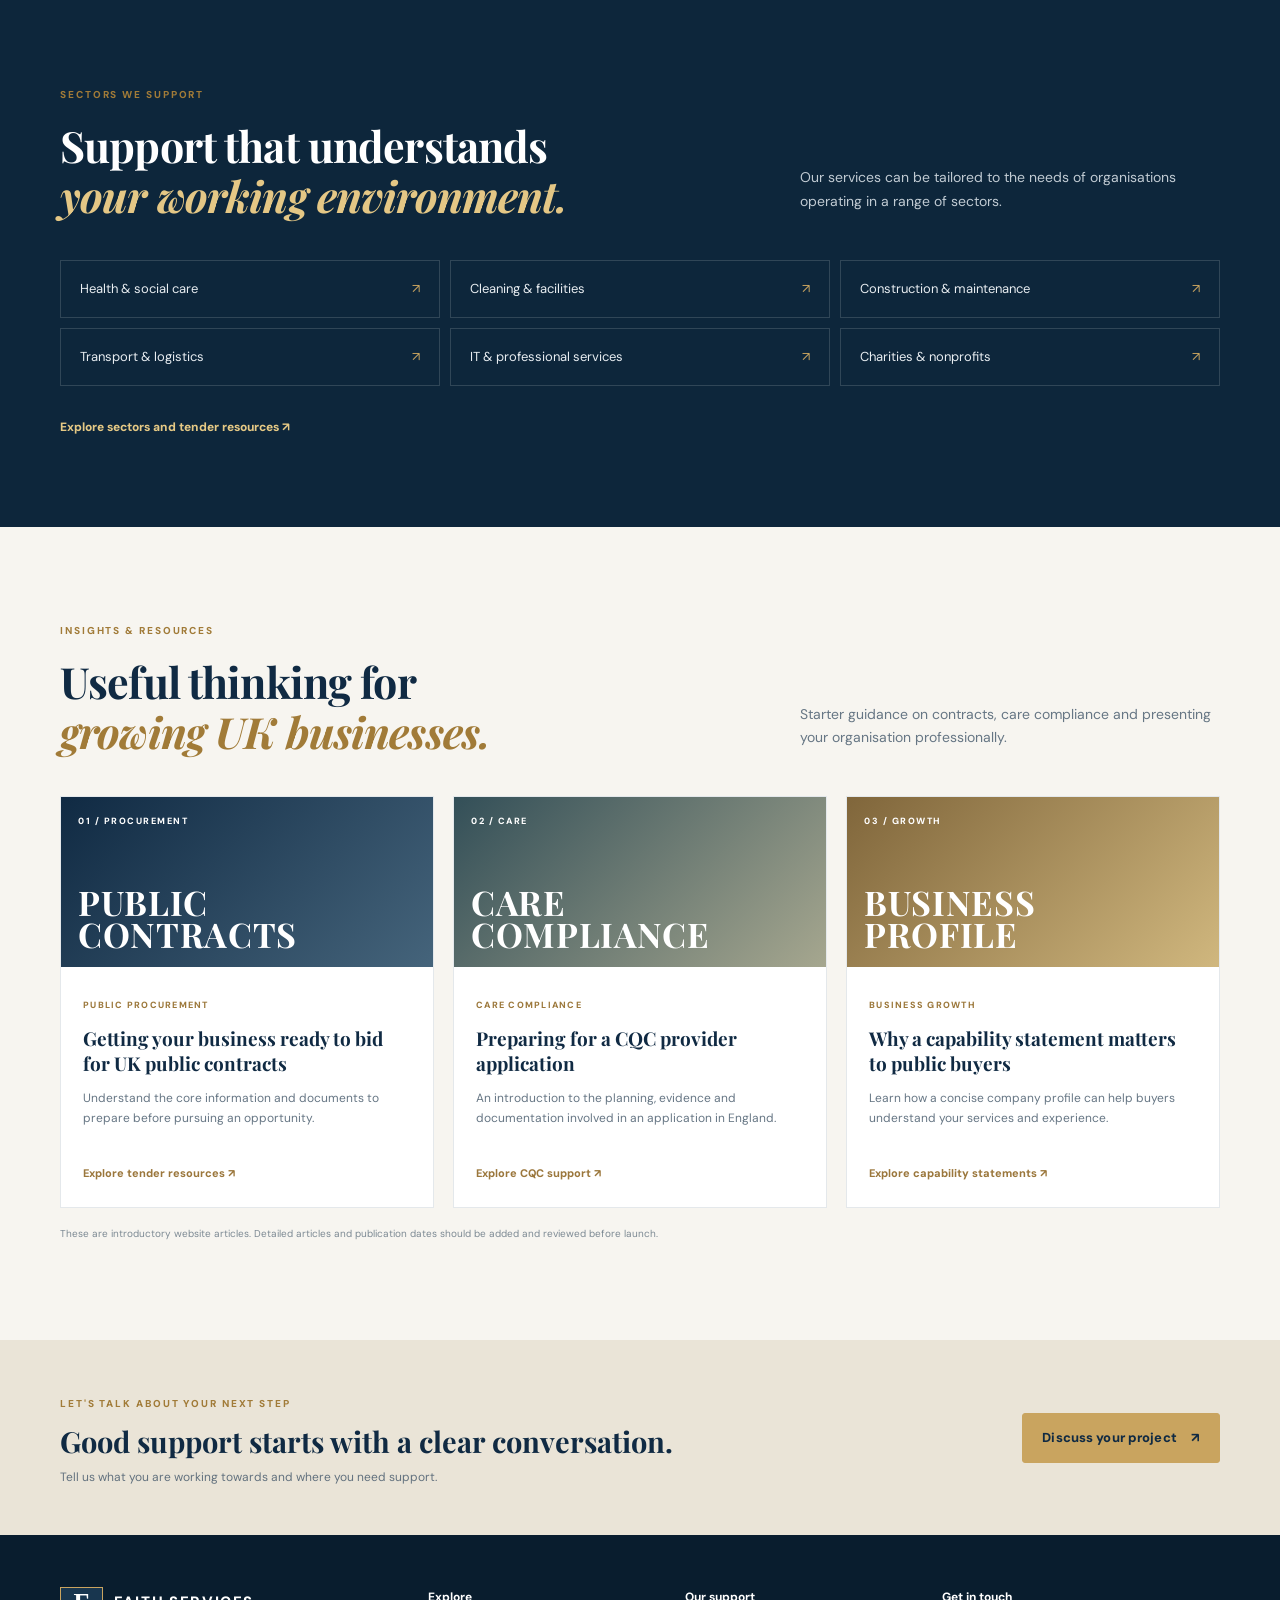
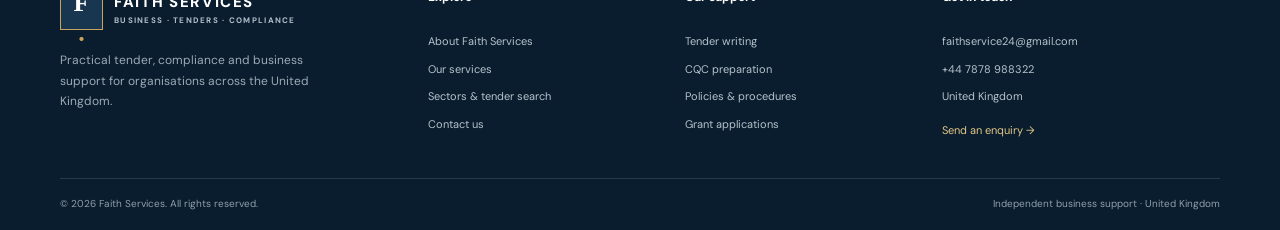
==== commit 43238e80: "Add files via upload" ====
--- a/index.html
+++ b/index.html
@@ -1,4 +1,11 @@
-<!doctype html><html lang="en-GB"><head><meta charset="utf-8"><meta name="viewport" content="width=device-width,initial-scale=1"><meta name="description" content="Faith Services supports UK businesses with tender writing, CQC registration preparation, compliance documentation, grant applications and business development."><meta name="theme-color" content="#102a43"><title>UK Tender, CQC & Business Support | Faith Services</title><link rel="stylesheet" href="assets/style.css"></head><body><div class="utility"><div class="wrap utility-inner"><span>Supporting businesses across the United Kingdom</span><div><a href="mailto:faithservice24@gmail.com">faithservice24@gmail.com</a><span class="dot">•</span><a href="tel:+447878988322">+44 7878 988322</a></div></div></div>
+<!doctype html><html lang="en-GB"><head><meta charset="utf-8"><meta name="viewport" content="width=device-width,initial-scale=1"><meta name="description" content="Faith Services supports UK businesses with tender writing, CQC registration preparation, compliance documentation, grant applications and business development."><meta name="theme-color" content="#102a43"><title>UK Tender, CQC & Business Support | Faith Services</title><style>
+@import url('https://fonts.googleapis.com/css2?family=DM+Sans:wght@400;500;600;700;800&family=Playfair+Display:ital,wght@0,600;0,700;1,600;1,700&display=swap');
+:root{--navy:#102a43;--navy2:#173b59;--navy3:#0a1d2e;--gold:#c9a45f;--gold2:#e5ca91;--ink:#1c2d3b;--muted:#667684;--cream:#f7f5f0;--line:#e4e8eb;--white:#fff;--shadow:0 18px 48px rgba(16,42,67,.09)}*{box-sizing:border-box}html{scroll-behavior:smooth;scroll-padding-top:100px}body{margin:0;font-family:'DM Sans',Arial,sans-serif;color:var(--ink);line-height:1.7;background:#fff}a{color:inherit}button,input,select,textarea{font:inherit}.wrap{width:min(1160px,calc(100% - 44px));margin:auto}.utility{background:#081a2a;color:#c8d2dc;font-size:12px;letter-spacing:.02em}.utility-inner{min-height:37px;display:flex;justify-content:space-between;align-items:center;gap:12px}.utility a{color:#e7cb91;text-decoration:none}.dot{padding:0 10px;color:#718395}.header{position:sticky;top:0;z-index:50;background:rgba(255,255,255,.97);backdrop-filter:blur(12px);box-shadow:0 5px 24px rgba(16,42,67,.07)}.nav{min-height:83px;display:flex;align-items:center;justify-content:space-between;gap:24px}.brand{display:flex;align-items:center;gap:11px;text-decoration:none;color:var(--navy);flex-shrink:0}.brand-icon{width:43px;height:43px;display:grid;place-items:center;background:var(--navy);border:1px solid var(--gold);color:#fff;font:700 26px Georgia;position:relative}.brand-icon span{color:var(--gold)}.brand-name{font-size:15px;font-weight:800;letter-spacing:.11em;line-height:1.2}.brand-name small{display:block;color:#7c8994;font-size:8px;letter-spacing:.16em;margin-top:5px}.nav-links{display:flex;align-items:center;gap:24px}.nav-links>a:not(.button){font-size:13px;font-weight:700;text-decoration:none;color:#3c4d5c;transition:.2s}.nav-links>a:not(.button):hover,.nav-links>a.active{color:#a17b38}.button{display:inline-flex;justify-content:center;align-items:center;gap:14px;padding:13px 19px;border:1px solid transparent;border-radius:3px;text-decoration:none;font-size:13px;font-weight:800;letter-spacing:.01em;cursor:pointer;transition:transform .2s,background .2s,border .2s}.button:hover{transform:translateY(-2px)}.button-gold{background:var(--gold);border-color:var(--gold);color:#102a43}.button-gold:hover{background:#dfbd7a}.button-navy{background:var(--navy);color:#fff}.button-ghost{border-color:rgba(255,255,255,.48);color:#fff;background:transparent}.button-outline{border-color:#c8d0d6;color:var(--navy);background:#fff}.menu-toggle{display:none;border:0;background:transparent;color:var(--navy);font-size:26px}.hero{position:relative;overflow:hidden;background:radial-gradient(circle at 80% 25%,rgba(50,91,117,.6),transparent 30%),linear-gradient(115deg,#0a1f32 0%,#102f49 56%,#173d5a 100%);color:#fff}.hero-grid{min-height:590px;display:grid;grid-template-columns:1.08fr .92fr;align-items:center;gap:45px;padding-top:55px;padding-bottom:70px}.eyebrow{display:inline-block;color:#a17b38;font-size:10px;font-weight:800;letter-spacing:.19em;line-height:1.5}.eyebrow-light{color:#e3c27f}.eyebrow i{display:inline-block;width:24px;height:1px;background:var(--gold);vertical-align:middle;margin-right:8px}.hero h1,.page-banner h1{font:700 clamp(42px,5.4vw,68px)/1.08 'Playfair Display',Georgia,serif;letter-spacing:-.025em;margin:23px 0}.hero h1 em,.page-banner h1 em{font-style:italic;color:#e4c785}.hero-copy>p{max-width:610px;color:#d4dee6;font-size:16px;line-height:1.8;margin:0 0 27px}.hero-actions{display:flex;gap:12px;flex-wrap:wrap}.hero-proof{display:flex;gap:25px;flex-wrap:wrap;margin-top:42px;padding-top:19px;border-top:1px solid rgba(255,255,255,.17);font-size:11px;color:#c7d2dc}.hero-proof b{color:var(--gold2);margin-right:7px}.hero-art{height:420px;position:relative;display:grid;place-items:center}.art-orbit{position:absolute;border:1px solid rgba(226,194,127,.3);border-radius:50%;transform:rotate(-25deg)}.orbit-one{width:380px;height:260px}.orbit-two{width:300px;height:390px;transform:rotate(45deg)}.art-monogram{font:700 280px/.8 Georgia;color:rgba(255,255,255,.07);position:absolute;top:44px;right:60px}.art-monogram span{color:rgba(201,164,95,.3)}.art-card{position:relative;width:300px;min-height:255px;padding:28px;background:linear-gradient(145deg,#fff,#f1eee6);color:var(--navy);box-shadow:0 28px 60px #06152280;transform:rotate(-5deg);display:flex;flex-direction:column;justify-content:center}.art-label{font-size:9px;letter-spacing:.2em;color:#92713a;font-weight:800}.art-card strong{font:700 35px/1.15 'Playfair Display';margin:22px 0}.art-line{height:2px;width:55px;background:var(--gold);margin-bottom:18px}.art-card small{font-size:8px;letter-spacing:.13em;color:#6b7a87}.art-stamp{position:absolute;right:1%;bottom:28px;width:92px;height:92px;border:1px solid var(--gold);border-radius:50%;display:grid;place-content:center;text-align:center;color:#efd69e;font-size:10px;line-height:1.35;font-weight:800;letter-spacing:.12em;transform:rotate(12deg)}.hero-bottom{border-top:1px solid #ffffff1c;background:#071a2b66}.hero-bottom-inner{min-height:48px;display:flex;align-items:center;justify-content:space-between;gap:15px;color:#b9c6d0;font-size:9px;letter-spacing:.14em}.hero-bottom b{color:var(--gold);padding:0 8px}.trust-row{background:#f4f1e9;border-bottom:1px solid #eae5da}.trust-items{min-height:73px;display:flex;justify-content:space-between;align-items:center;gap:15px;flex-wrap:wrap}.trust-items span{font-size:11px;font-weight:700;color:#455767}.trust-items i{font-style:normal;color:#a17b38;font-size:17px;margin-right:7px}.section{padding:88px 0}.section-soft{background:var(--cream)}.section-dark{background:#0d263b;color:white}.section-heading{display:flex;align-items:end;justify-content:space-between;gap:40px;margin-bottom:39px}.section-heading>div{max-width:600px}.section-heading>p{max-width:420px;color:var(--muted);font-size:14px;margin:0 0 7px}.section-heading h2,.split-copy h2,.story-layout h2,.contact-intro h2{font:700 clamp(31px,3.5vw,43px)/1.18 'Playfair Display',Georgia,serif;color:var(--navy);letter-spacing:-.02em;margin:13px 0 0}.section-heading h2 em,.split-copy h2 em,.story-layout h2 em,.contact-intro h2 em{color:#a17b38}.centered{justify-content:center;text-align:center}.centered>p{display:none}.service-grid{display:grid;grid-template-columns:repeat(3,1fr);gap:17px}.service-card{position:relative;padding:27px 26px 25px;border:1px solid var(--line);background:#fff;min-height:270px;transition:.25s}.service-card:hover{transform:translateY(-5px);box-shadow:var(--shadow);border-color:#d8c49b}.service-card.featured{background:#f9f6ef;border-color:#e5d7b8}.card-number{position:absolute;right:23px;top:20px;font-size:10px;color:#a6afb6;font-weight:800;letter-spacing:.12em}.icon-box{height:43px;width:43px;background:#f3ecdd;color:#947039;display:grid;place-items:center;font-size:22px}.service-card h3{font:700 21px/1.25 'Playfair Display';color:var(--navy);margin:19px 0 9px}.service-card p{font-size:12px;color:var(--muted);line-height:1.75;min-height:63px}.service-card>a,.insight-body>a{font-size:11px;font-weight:800;text-decoration:none;color:#9b773c}.service-card>a b{font-size:16px;margin-left:5px}.center{text-align:center}.space-top{margin-top:32px}.split-layout{display:grid;grid-template-columns:1fr 1fr;gap:75px;align-items:center}.split-art{min-height:420px;background:linear-gradient(140deg,#102a43,#1b4966);position:relative;overflow:hidden;display:grid;place-items:center}.split-art:before,.split-art:after{content:'';position:absolute;border:1px solid #d5b87655;border-radius:50%;width:370px;height:370px}.split-art:after{width:260px;height:260px}.split-watermark{position:absolute;font:700 340px Georgia;color:#ffffff0b;right:0;top:-60px}.split-quote{z-index:1;background:#f7f5f0;padding:33px;width:72%;box-shadow:0 15px 35px #071a2b55}.split-quote span{display:block;font-size:9px;letter-spacing:.2em;color:#9b773c;font-weight:800;margin-bottom:18px}.split-quote strong{font:700 26px/1.3 'Playfair Display';color:var(--navy)}.split-quote small{display:block;color:#687887;font-size:11px;margin-top:18px}.split-copy>p,.story-copy p,.contact-intro>p{font-size:14px;color:var(--muted);line-height:1.9}.tick-list{padding:0;margin:20px 0 25px;list-style:none}.tick-list li{position:relative;padding:7px 0 7px 27px;font-size:13px;color:#4d5e6c}.tick-list li:before{content:'✓';position:absolute;left:0;top:7px;color:#a17b38;font-weight:900}.process-grid{display:grid;grid-template-columns:repeat(4,1fr);gap:28px}.process-grid>div{border-top:1px solid #d8dfe4;padding-top:18px}.process-grid b{font:700 25px 'Playfair Display';color:#b28e4f}.process-grid h3{font:700 19px 'Playfair Display';color:var(--navy);margin:12px 0 6px}.process-grid p{font-size:12px;color:var(--muted);margin:0}.section-dark .section-heading h2{color:#fff}.section-dark .section-heading h2 em{color:#e4c785}.section-dark .section-heading>p{color:#c1cbd3}.sector-pills{display:grid;grid-template-columns:repeat(3,1fr);gap:10px}.sector-pills a{padding:17px 19px;border:1px solid #ffffff25;text-decoration:none;color:#e8edf1;font-size:13px;display:flex;justify-content:space-between;transition:.2s}.sector-pills a:hover{border-color:var(--gold);background:#ffffff09}.sector-pills span{color:var(--gold)}.dark-link{margin-top:26px}.dark-link a{color:#e5c985;font-size:12px;font-weight:800;text-decoration:none}.insight-grid{display:grid;grid-template-columns:repeat(3,1fr);gap:19px}.insight{background:#fff;border:1px solid var(--line)}.insight-art{height:170px;position:relative;overflow:hidden;display:flex;flex-direction:column;justify-content:space-between;padding:17px;color:white}.insight-art span{font-size:9px;letter-spacing:.17em;font-weight:800}.insight-art b{font:700 34px/.95 'Playfair Display';letter-spacing:.02em}.art-one{background:linear-gradient(135deg,#102a43,#45647b)}.art-two{background:linear-gradient(135deg,#334f58,#a6a78f)}.art-three{background:linear-gradient(135deg,#80663b,#d0b77e)}.insight-body{padding:22px}.insight-body small{font-size:9px;color:#9c783b;font-weight:800;letter-spacing:.14em}.insight-body h3{font:700 19px/1.3 'Playfair Display';color:var(--navy);margin:10px 0}.insight-body p{font-size:12px;color:var(--muted);min-height:58px}.fine-print{font-size:10px;color:#7c8993;line-height:1.6;margin-top:18px}.bottom-cta{background:#eae4d7;padding:48px 0}.cta-inner{display:flex;align-items:center;justify-content:space-between;gap:25px}.cta-inner h2{font:700 29px 'Playfair Display';color:var(--navy);margin:7px 0}.cta-inner p{font-size:12px;color:#62717e;margin:0}.footer{background:#091d2e;color:#c4cfd8;padding:52px 0 18px}.footer-grid{display:grid;grid-template-columns:1.5fr 1fr 1fr 1.25fr;gap:35px}.brand-light{color:#fff}.brand-light .brand-icon{background:#18364f}.brand-light .brand-name small{color:#aebdc8}.footer-about{max-width:280px;font-size:12px;color:#9cabb7;margin-top:20px}.footer h4{color:#fff;font-size:12px;margin:0 0 15px}.footer-grid>div:not(:first-child){display:flex;flex-direction:column;align-items:flex-start;gap:9px}.footer-grid>div>a:not(.brand),.footer-grid>div>span{font-size:11px;color:#b7c3cc;text-decoration:none}.footer-grid>div>a:hover{color:#e4c785}.footer-contact{margin-top:6px;color:#e4c785!important}.footer-bottom{border-top:1px solid #ffffff20;margin-top:38px;padding-top:16px;display:flex;justify-content:space-between;gap:15px;color:#8fa0ad;font-size:10px}.page-banner{background:radial-gradient(circle at 90% 20%,#2a536d,transparent 30%),linear-gradient(110deg,#0a1f32,#173d59);color:white;padding:75px 0 54px}.page-banner h1{font-size:clamp(39px,4.8vw,57px);margin:15px 0}.page-banner p{max-width:660px;color:#d1dce4;font-size:15px}.breadcrumbs{font-size:10px;color:#aab8c3;margin-top:32px}.breadcrumbs a{color:#e5c985;text-decoration:none}.story-layout{display:grid;grid-template-columns:.9fr 1.1fr;gap:70px}.story-copy p:first-child{margin-top:0}.values-grid{display:grid;grid-template-columns:repeat(3,1fr);gap:17px}.values-grid article{background:#fff;border:1px solid var(--line);padding:27px}.values-grid article>span{color:#ae8a4c;font:700 26px 'Playfair Display'}.values-grid h3{font:700 21px 'Playfair Display';color:var(--navy);margin:12px 0 5px}.values-grid p{font-size:12px;color:var(--muted)}.audience-grid{display:grid;grid-template-columns:repeat(4,1fr);gap:12px}.audience-grid>div{padding:21px;border:1px solid var(--line)}.audience-grid b{display:block;color:#a17b38;font:700 23px 'Playfair Display';margin-bottom:16px}.audience-grid strong{display:block;font-size:13px;color:var(--navy)}.audience-grid span{display:block;font-size:11px;color:var(--muted);margin-top:7px}.service-detail{display:grid;grid-template-columns:90px 1fr;gap:25px;padding:43px 0;border-bottom:1px solid var(--line);scroll-margin-top:110px}.service-detail:first-child{padding-top:0}.detail-no{font:700 37px 'Playfair Display';color:#c6a66a}.service-detail h2{font:700 29px 'Playfair Display';color:var(--navy);margin:7px 0}.service-detail p{font-size:13px;color:var(--muted);max-width:800px}.service-detail .tick-list{display:grid;grid-template-columns:1fr 1fr;gap:0 25px}.notice{background:#f8f4e9;border-left:3px solid var(--gold);padding:14px 17px;font-size:11px!important}.sector-grid{display:grid;grid-template-columns:repeat(3,1fr);gap:16px}.sector-grid article{border:1px solid var(--line);padding:25px;scroll-margin-top:110px}.sector-grid article>span,.case-card>span{font-size:9px;letter-spacing:.14em;color:#a17b38;font-weight:800}.sector-grid h3{font:700 21px 'Playfair Display';color:var(--navy);margin:14px 0 8px}.sector-grid p{font-size:12px;color:var(--muted);min-height:62px}.sector-grid a{font-size:11px;color:#9b773c;text-decoration:none;font-weight:800}.tender-layout{display:grid;grid-template-columns:1.05fr .95fr;gap:65px;align-items:start}.tender-layout h2{font:700 37px/1.2 'Playfair Display';color:var(--navy);margin:12px 0}.tender-layout h2 em{color:#a17b38}.tender-layout>div>p{font-size:13px;color:var(--muted)}.portal-list{margin-top:25px;display:grid;grid-template-columns:1fr 1fr;gap:10px}.portal-list a{background:#fff;border:1px solid var(--line);padding:14px;text-decoration:none}.portal-list b{display:block;font-size:12px;color:var(--navy)}.portal-list span{display:block;font-size:10px;color:var(--muted);margin-top:3px}.tender-box{background:#fff;padding:30px;border:1px solid #e3ddcf;box-shadow:var(--shadow)}.tender-box h3{font:700 24px 'Playfair Display';color:var(--navy);margin:8px 0 20px}.tender-box label,.contact-form label{display:block;font-size:11px;font-weight:800;color:#34495a;margin:13px 0 6px}.tender-box input,.tender-box select,.contact-form input,.contact-form select,.contact-form textarea{width:100%;border:1px solid #d5dce1;padding:12px 13px;background:#fff;color:var(--ink);border-radius:2px;font-size:12px}.tender-box .button{width:100%;margin-top:18px}.case-grid{display:grid;grid-template-columns:1fr 1fr;gap:17px}.case-card{border:1px solid var(--line);padding:27px}.case-card h3{font:700 22px 'Playfair Display';color:var(--navy)}.case-card p{font-size:12px;color:var(--muted)}.contact-layout{display:grid;grid-template-columns:.8fr 1.2fr;gap:65px}.contact-intro h2{margin:12px 0 18px}.contact-method{display:flex;gap:14px;align-items:center;margin-top:22px}.contact-symbol{height:39px;width:39px;background:#f1eadc;color:#9b773c;display:grid;place-items:center}.contact-method small{display:block;color:#a17b38;font-size:9px;font-weight:800;letter-spacing:.13em}.contact-method a,.contact-method strong{font-size:13px;color:var(--navy);font-weight:700;text-decoration:none}.contact-note{background:var(--cream);padding:18px;margin-top:27px}.contact-note b{font:700 16px 'Playfair Display';color:var(--navy)}.contact-note p{font-size:11px;color:var(--muted);margin-bottom:0}.contact-form{background:#fff;border:1px solid var(--line);box-shadow:var(--shadow);padding:30px}.contact-form h3{font:700 25px 'Playfair Display';color:var(--navy);margin:7px 0 17px}.form-row{display:grid;grid-template-columns:1fr 1fr;gap:13px}.contact-form textarea{min-height:130px;resize:vertical}.consent{display:flex!important;align-items:flex-start;gap:9px;font-weight:500!important}.consent input{width:auto;margin-top:3px}.contact-form button{margin-top:12px}.contact-form .fine-print{margin-bottom:0}
+@media(max-width:980px){.nav-links{gap:13px}.nav-links>a:not(.button){font-size:11px}.nav-cta{padding:10px;font-size:10px}.hero-grid{gap:15px}.hero-art{transform:scale(.88)}.footer-grid{grid-template-columns:1.3fr 1fr 1fr}.footer-grid>div:last-child{grid-column:2}.split-layout,.tender-layout{gap:35px}}
+@media(max-width:760px){.wrap{width:min(100% - 32px,1160px)}.utility-inner{padding:7px 0;align-items:flex-start;flex-direction:column;gap:2px}.nav{min-height:70px}.menu-toggle{display:block}.nav-links{display:none;position:absolute;top:70px;left:0;right:0;background:#fff;padding:18px 22px 24px;box-shadow:0 15px 25px #102a4320;flex-direction:column;align-items:stretch;gap:4px}.nav-links.open{display:flex}.nav-links>a:not(.button){font-size:14px;padding:9px}.nav-cta{margin-top:8px}.hero-grid{grid-template-columns:1fr;padding-top:65px;padding-bottom:38px}.hero h1{font-size:47px}.hero-art{height:300px;transform:scale(.82);margin-top:-8px}.hero-bottom-inner{padding:12px 0;align-items:flex-start;flex-direction:column;font-size:8px}.trust-items{padding:17px 0;display:grid;grid-template-columns:1fr 1fr}.section{padding:62px 0}.section-heading{display:block}.section-heading>p{margin-top:16px}.service-grid,.insight-grid,.values-grid,.sector-grid{grid-template-columns:1fr 1fr}.split-layout,.story-layout,.tender-layout,.contact-layout{grid-template-columns:1fr;gap:35px}.split-art{min-height:320px;order:2}.split-copy{order:1}.process-grid{grid-template-columns:1fr 1fr;gap:25px}.sector-pills{grid-template-columns:1fr 1fr}.audience-grid{grid-template-columns:1fr 1fr}.service-detail{grid-template-columns:48px 1fr;gap:12px}.service-detail .tick-list{grid-template-columns:1fr}.footer-grid{grid-template-columns:1fr 1fr}.footer-grid>div:last-child{grid-column:auto}.cta-inner{align-items:flex-start;flex-direction:column}.case-grid{grid-template-columns:1fr}}
+@media(max-width:480px){.hero h1{font-size:40px}.hero-copy>p{font-size:14px}.hero-proof{gap:10px}.hero-proof span{font-size:9px}.hero-art{margin-left:-25px;margin-right:-25px;transform:scale(.72);height:250px}.service-grid,.insight-grid,.values-grid,.sector-grid,.portal-list{grid-template-columns:1fr}.service-card{min-height:0}.service-card p{min-height:0}.process-grid{gap:18px}.sector-pills{grid-template-columns:1fr}.page-banner{padding:57px 0 42px}.page-banner h1{font-size:40px}.audience-grid,.form-row{grid-template-columns:1fr}.service-detail{grid-template-columns:1fr}.detail-no{font-size:25px}.contact-form{padding:22px}.footer-grid{grid-template-columns:1fr}.footer-bottom{flex-direction:column}.section-heading h2,.split-copy h2,.story-layout h2,.contact-intro h2{font-size:33px}}
+
+</style></head><body><div class="utility"><div class="wrap utility-inner"><span>Supporting businesses across the United Kingdom</span><div><a href="mailto:faithservice24@gmail.com">faithservice24@gmail.com</a><span class="dot">•</span><a href="tel:+447878988322">+44 7878 988322</a></div></div></div>
 <header class="header"><div class="wrap nav"><a class="brand" href="index.html" aria-label="Faith Services home"><span class="brand-icon">F<span>.</span></span><span class="brand-name">FAITH SERVICES<small>BUSINESS · TENDERS · COMPLIANCE</small></span></a><button class="menu-toggle" aria-label="Toggle navigation" aria-expanded="false">☰</button><nav class="nav-links"><a href="index.html" data-page="index">Home</a><a href="about.html" data-page="about">About Us</a><a href="services.html" data-page="services">Services</a><a href="sectors.html" data-page="sectors">Sectors & Tenders</a><a href="contact.html" data-page="contact">Contact Us</a><a class="button button-gold nav-cta" href="contact.html">Book a consultation <span>↗</span></a></nav></div></header><main><section class="hero"><div class="hero-glow"></div><div class="wrap hero-grid"><div class="hero-copy"><span class="eyebrow eyebrow-light"><i></i> YOUR UK BUSINESS GROWTH PARTNER</span><h1>Win more contracts.<br><em>Stay compliant.</em><br>Grow with confidence.</h1><p>Practical tender, compliance and business support for UK care providers, SMEs, charities and organisations ready to access new opportunities.</p><div class="hero-actions"><a class="button button-gold" href="contact.html">Discuss your project <span>↗</span></a><a class="button button-ghost" href="services.html">Explore our services</a></div><div class="hero-proof"><span><b>01</b> Tender & bid support</span><span><b>02</b> CQC & compliance</span><span><b>03</b> Business growth</span></div></div><div class="hero-art" aria-label="Abstract Faith Services brand graphic"><div class="art-orbit orbit-one"></div><div class="art-orbit orbit-two"></div><div class="art-monogram">F<span>.</span></div><div class="art-card"><span class="art-label">FAITH SERVICES</span><strong>Clarity for<br>your next move.</strong><span class="art-line"></span><small>BUSINESS · TENDERS · COMPLIANCE</small></div><div class="art-stamp">UK<br>BUSINESS<br>SUPPORT</div></div></div><div class="hero-bottom"><div class="wrap hero-bottom-inner"><span>SUPPORTING BUSINESSES ACROSS THE UK</span><span>Clear advice <b>·</b> Tailored documents <b>·</b> Practical delivery</span></div></div></section>
 <section class="trust-row"><div class="wrap trust-items"><span><i>✓</i> Sector-aware support</span><span><i>✓</i> Tailored documentation</span><span><i>✓</i> Clear project communication</span><span><i>✓</i> Flexible support options</span></div></section>
 <section class="section"><div class="wrap"><div class="section-heading"><div><span class="eyebrow">WHAT WE DO</span><h2>Specialist support for<br><em>the next stage of business.</em></h2></div><p>Whether you are preparing your first public sector bid, setting up a care service or strengthening your business documentation, we help you move forward with clarity.</p></div><div class="service-grid"><article class="service-card"><span class="card-number">01</span><div class="icon-box">⌕</div><h3>UK Tender Writing<br>& Bid Support</h3><p>Opportunity research, bid planning, quality responses, method statements and submission support.</p><a href="services.html#tender-writing">Explore tender support <b>↗</b></a></article><article class="service-card featured"><span class="card-number">02</span><div class="icon-box">✳</div><h3>CQC Registration<br>& Compliance</h3><p>Preparation support for provider applications, statements of purpose, policies and operational documents.</p><a href="services.html#cqc">Explore CQC support <b>↗</b></a></article><article class="service-card"><span class="card-number">03</span><div class="icon-box">▤</div><h3>Policies &<br>Procedures</h3><p>Tailored governance, safeguarding, health and safety, HR and quality documentation.</p><a href="services.html#policies">Explore documentation <b>↗</b></a></article><article class="service-card"><span class="card-number">04</span><div class="icon-box">£</div><h3>Grant Research<br>& Applications</h3><p>Funding research, eligibility reviews, proposal writing and project budget support.</p><a href="services.html#grants">Explore funding support <b>↗</b></a></article><article class="service-card"><span class="card-number">05</span><div class="icon-box">⌂</div><h3>Business Setup<br>& Readiness</h3><p>Business setup guidance, supplier profiles and practical preparation for public procurement.</p><a href="services.html#business">Explore business support <b>↗</b></a></article><article class="service-card"><span class="card-number">06</span><div class="icon-box">▧</div><h3>Capability Statements<br>& Company Profiles</h3><p>Clear, professional company profiles and capability statements that present your strengths.</p><a href="services.html#capability">Explore business documents <b>↗</b></a></article></div><div class="center space-top"><a class="button button-outline" href="services.html">View all services <span>↗</span></a></div></div></section>
@@ -6,4 +13,6 @@
 <section class="section"><div class="wrap"><div class="section-heading centered"><div><span class="eyebrow">HOW WE WORK</span><h2>A clear process.<br><em>Focused on your objectives.</em></h2></div><p>We keep the work organised, transparent and focused on the requirements that matter.</p></div><div class="process-grid"><div><b>01</b><h3>Understand</h3><p>We learn about your organisation, objectives, deadlines and current position.</p></div><div><b>02</b><h3>Plan</h3><p>We identify the requirements, evidence and actions needed for your project.</p></div><div><b>03</b><h3>Prepare</h3><p>We develop and review tailored documents and responses with you.</p></div><div><b>04</b><h3>Move forward</h3><p>We support your next steps towards submission or implementation.</p></div></div></div></section>
 <section class="section section-dark"><div class="wrap"><div class="section-heading"><div><span class="eyebrow">SECTORS WE SUPPORT</span><h2>Support that understands<br><em>your working environment.</em></h2></div><p>Our services can be tailored to the needs of organisations operating in a range of sectors.</p></div><div class="sector-pills"><a href="sectors.html#care">Health & social care <span>↗</span></a><a href="sectors.html#cleaning">Cleaning & facilities <span>↗</span></a><a href="sectors.html#construction">Construction & maintenance <span>↗</span></a><a href="sectors.html#logistics">Transport & logistics <span>↗</span></a><a href="sectors.html#professional">IT & professional services <span>↗</span></a><a href="sectors.html#charities">Charities & nonprofits <span>↗</span></a></div><div class="dark-link"><a href="sectors.html">Explore sectors and tender resources <b>↗</b></a></div></div></section>
 <section class="section section-soft"><div class="wrap"><div class="section-heading"><div><span class="eyebrow">INSIGHTS & RESOURCES</span><h2>Useful thinking for<br><em>growing UK businesses.</em></h2></div><p>Starter guidance on contracts, care compliance and presenting your organisation professionally.</p></div><div class="insight-grid"><article class="insight"><div class="insight-art art-one"><span>01 / PROCUREMENT</span><b>PUBLIC<br>CONTRACTS</b></div><div class="insight-body"><small>PUBLIC PROCUREMENT</small><h3>Getting your business ready to bid for UK public contracts</h3><p>Understand the core information and documents to prepare before pursuing an opportunity.</p><a href="sectors.html#tender-search">Explore tender resources ↗</a></div></article><article class="insight"><div class="insight-art art-two"><span>02 / CARE</span><b>CARE<br>COMPLIANCE</b></div><div class="insight-body"><small>CARE COMPLIANCE</small><h3>Preparing for a CQC provider application</h3><p>An introduction to the planning, evidence and documentation involved in an application in England.</p><a href="services.html#cqc">Explore CQC support ↗</a></div></article><article class="insight"><div class="insight-art art-three"><span>03 / GROWTH</span><b>BUSINESS<br>PROFILE</b></div><div class="insight-body"><small>BUSINESS GROWTH</small><h3>Why a capability statement matters to public buyers</h3><p>Learn how a concise company profile can help buyers understand your services and experience.</p><a href="services.html#capability">Explore capability statements ↗</a></div></article></div><p class="fine-print">These are introductory website articles. Detailed articles and publication dates should be added and reviewed before launch.</p></div></section></main><section class="bottom-cta"><div class="wrap cta-inner"><div><span class="eyebrow">LET'S TALK ABOUT YOUR NEXT STEP</span><h2>Good support starts with a clear conversation.</h2><p>Tell us what you are working towards and where you need support.</p></div><a class="button button-gold" href="contact.html">Discuss your project <span>↗</span></a></div></section>
-<footer class="footer"><div class="wrap footer-grid"><div><a class="brand brand-light" href="index.html"><span class="brand-icon">F<span>.</span></span><span class="brand-name">FAITH SERVICES<small>BUSINESS · TENDERS · COMPLIANCE</small></span></a><p class="footer-about">Practical tender, compliance and business support for organisations across the United Kingdom.</p></div><div><h4>Explore</h4><a href="about.html">About Faith Services</a><a href="services.html">Our services</a><a href="sectors.html">Sectors & tender search</a><a href="contact.html">Contact us</a></div><div><h4>Our support</h4><a href="services.html#tender-writing">Tender writing</a><a href="services.html#cqc">CQC preparation</a><a href="services.html#policies">Policies & procedures</a><a href="services.html#grants">Grant applications</a></div><div><h4>Get in touch</h4><a href="mailto:faithservice24@gmail.com">faithservice24@gmail.com</a><a href="tel:+447878988322">+44 7878 988322</a><span>United Kingdom</span><a class="footer-contact" href="contact.html">Send an enquiry →</a></div></div><div class="wrap footer-bottom"><span>© <span data-year></span> Faith Services. All rights reserved.</span><span>Independent business support · United Kingdom</span></div></footer><script src="assets/site.js"></script></body></html>+<footer class="footer"><div class="wrap footer-grid"><div><a class="brand brand-light" href="index.html"><span class="brand-icon">F<span>.</span></span><span class="brand-name">FAITH SERVICES<small>BUSINESS · TENDERS · COMPLIANCE</small></span></a><p class="footer-about">Practical tender, compliance and business support for organisations across the United Kingdom.</p></div><div><h4>Explore</h4><a href="about.html">About Faith Services</a><a href="services.html">Our services</a><a href="sectors.html">Sectors & tender search</a><a href="contact.html">Contact us</a></div><div><h4>Our support</h4><a href="services.html#tender-writing">Tender writing</a><a href="services.html#cqc">CQC preparation</a><a href="services.html#policies">Policies & procedures</a><a href="services.html#grants">Grant applications</a></div><div><h4>Get in touch</h4><a href="mailto:faithservice24@gmail.com">faithservice24@gmail.com</a><a href="tel:+447878988322">+44 7878 988322</a><span>United Kingdom</span><a class="footer-contact" href="contact.html">Send an enquiry →</a></div></div><div class="wrap footer-bottom"><span>© <span data-year></span> Faith Services. All rights reserved.</span><span>Independent business support · United Kingdom</span></div></footer><script>
+document.addEventListener('DOMContentLoaded',()=>{const toggle=document.querySelector('.menu-toggle');const links=document.querySelector('.nav-links');if(toggle&&links){toggle.addEventListener('click',()=>{const open=links.classList.toggle('open');toggle.setAttribute('aria-expanded',String(open));toggle.textContent=open?'×':'☰';});}const current=location.pathname.split('/').pop()||'index.html';document.querySelectorAll('.nav-links a[data-page]').forEach(a=>{if(a.dataset.page+'.html'===current)a.classList.add('active');});document.querySelectorAll('[data-year]').forEach(el=>el.textContent=new Date().getFullYear());const form=document.querySelector('[data-contact-form]');if(form){const params=new URLSearchParams(location.search);const requested=params.get('service');if(requested){const select=form.querySelector('[name="service"]');if(select){const option=[...select.options].find(o=>o.text.toLowerCase()===requested.toLowerCase());if(option)select.value=option.value;}}form.addEventListener('submit',event=>{event.preventDefault();if(!form.reportValidity())return;const data=new FormData(form);const subject=encodeURIComponent('Website enquiry – Faith Services');const body=encodeURIComponent('Name: '+data.get('name')+'\nEmail: '+data.get('email')+'\nOrganisation: '+(data.get('company')||'Not provided')+'\nService: '+data.get('service')+'\n\nMessage:\n'+data.get('message'));window.location.href='mailto:faithservice24@gmail.com?subject='+subject+'&body='+body;});}const search=document.querySelector('[data-tender-search]');if(search)search.addEventListener('submit',event=>{event.preventDefault();const data=new FormData(search);const terms=[data.get('keyword'),data.get('region')].filter(Boolean).join(' ');const url='https://www.find-tender.service.gov.uk/Search/Results?searchType=All&keywords='+encodeURIComponent(terms);window.open(url,'_blank','noopener');});});
+</script></body></html>
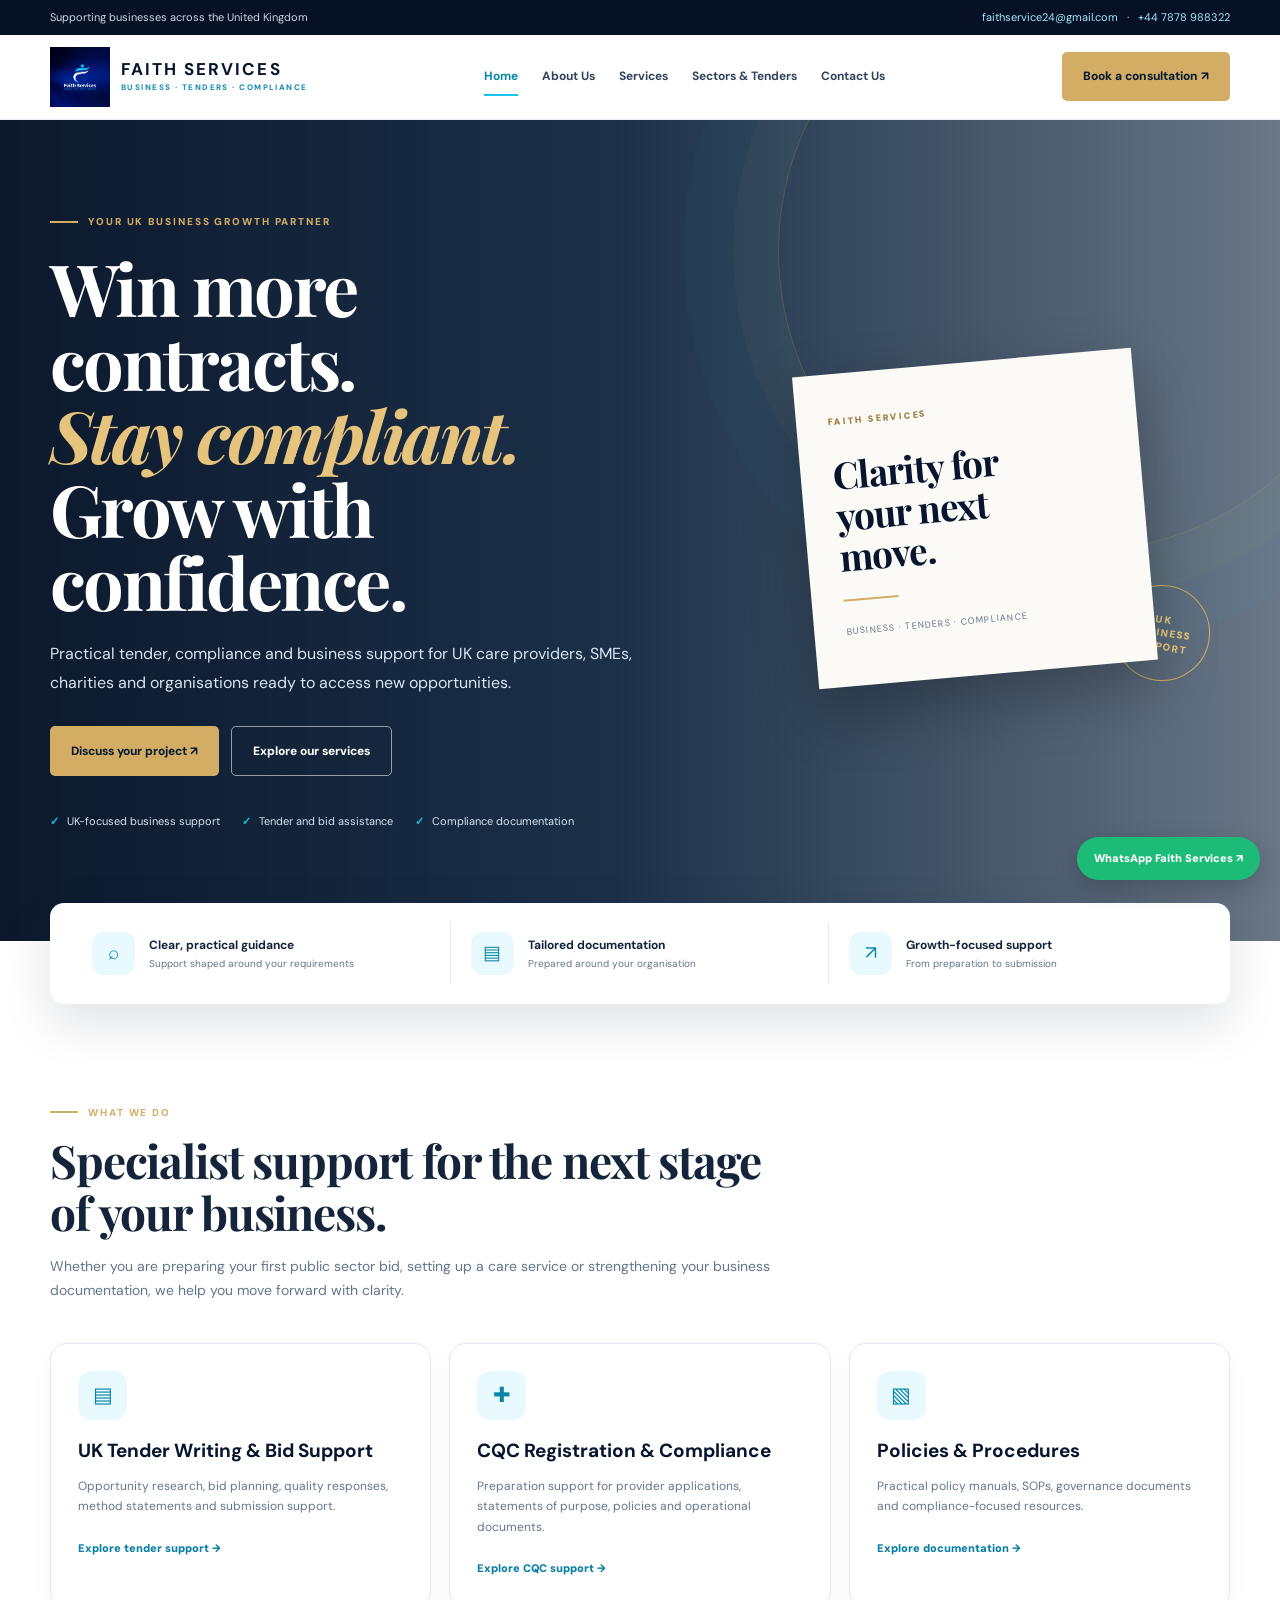
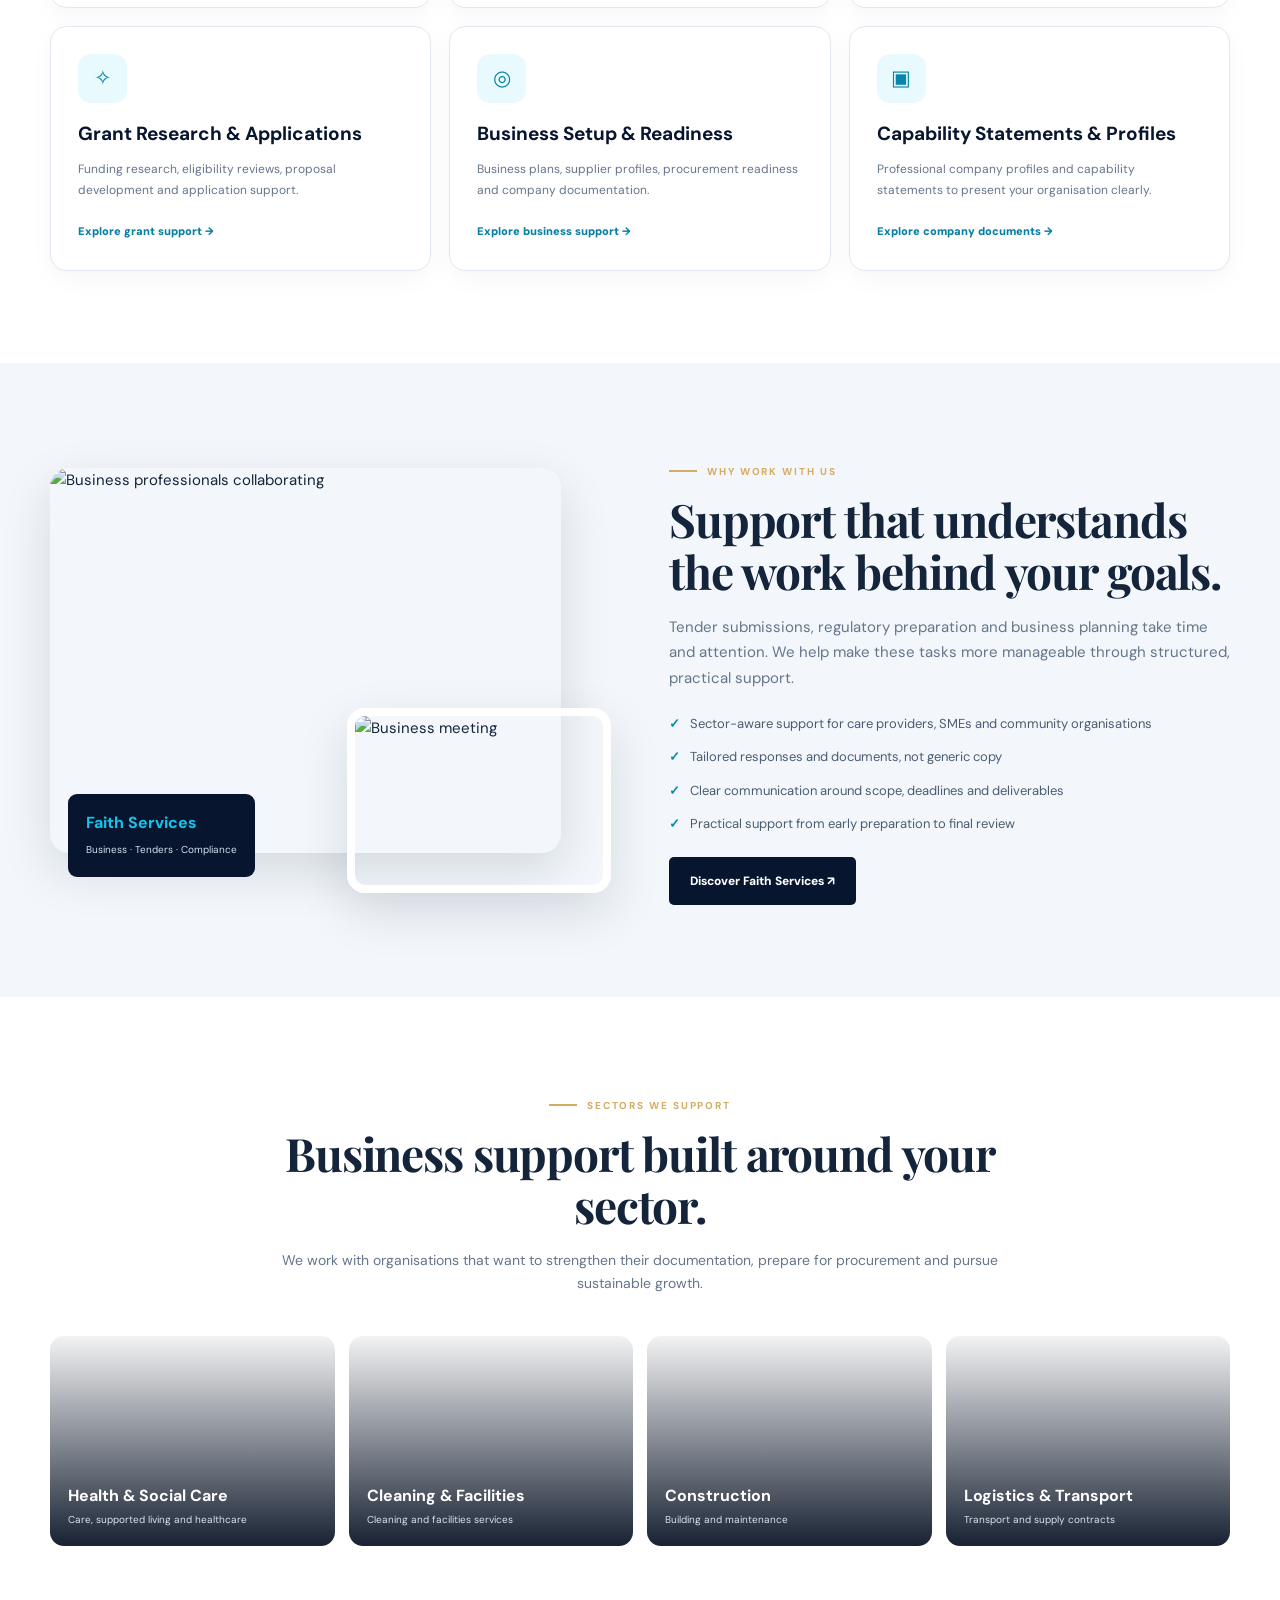
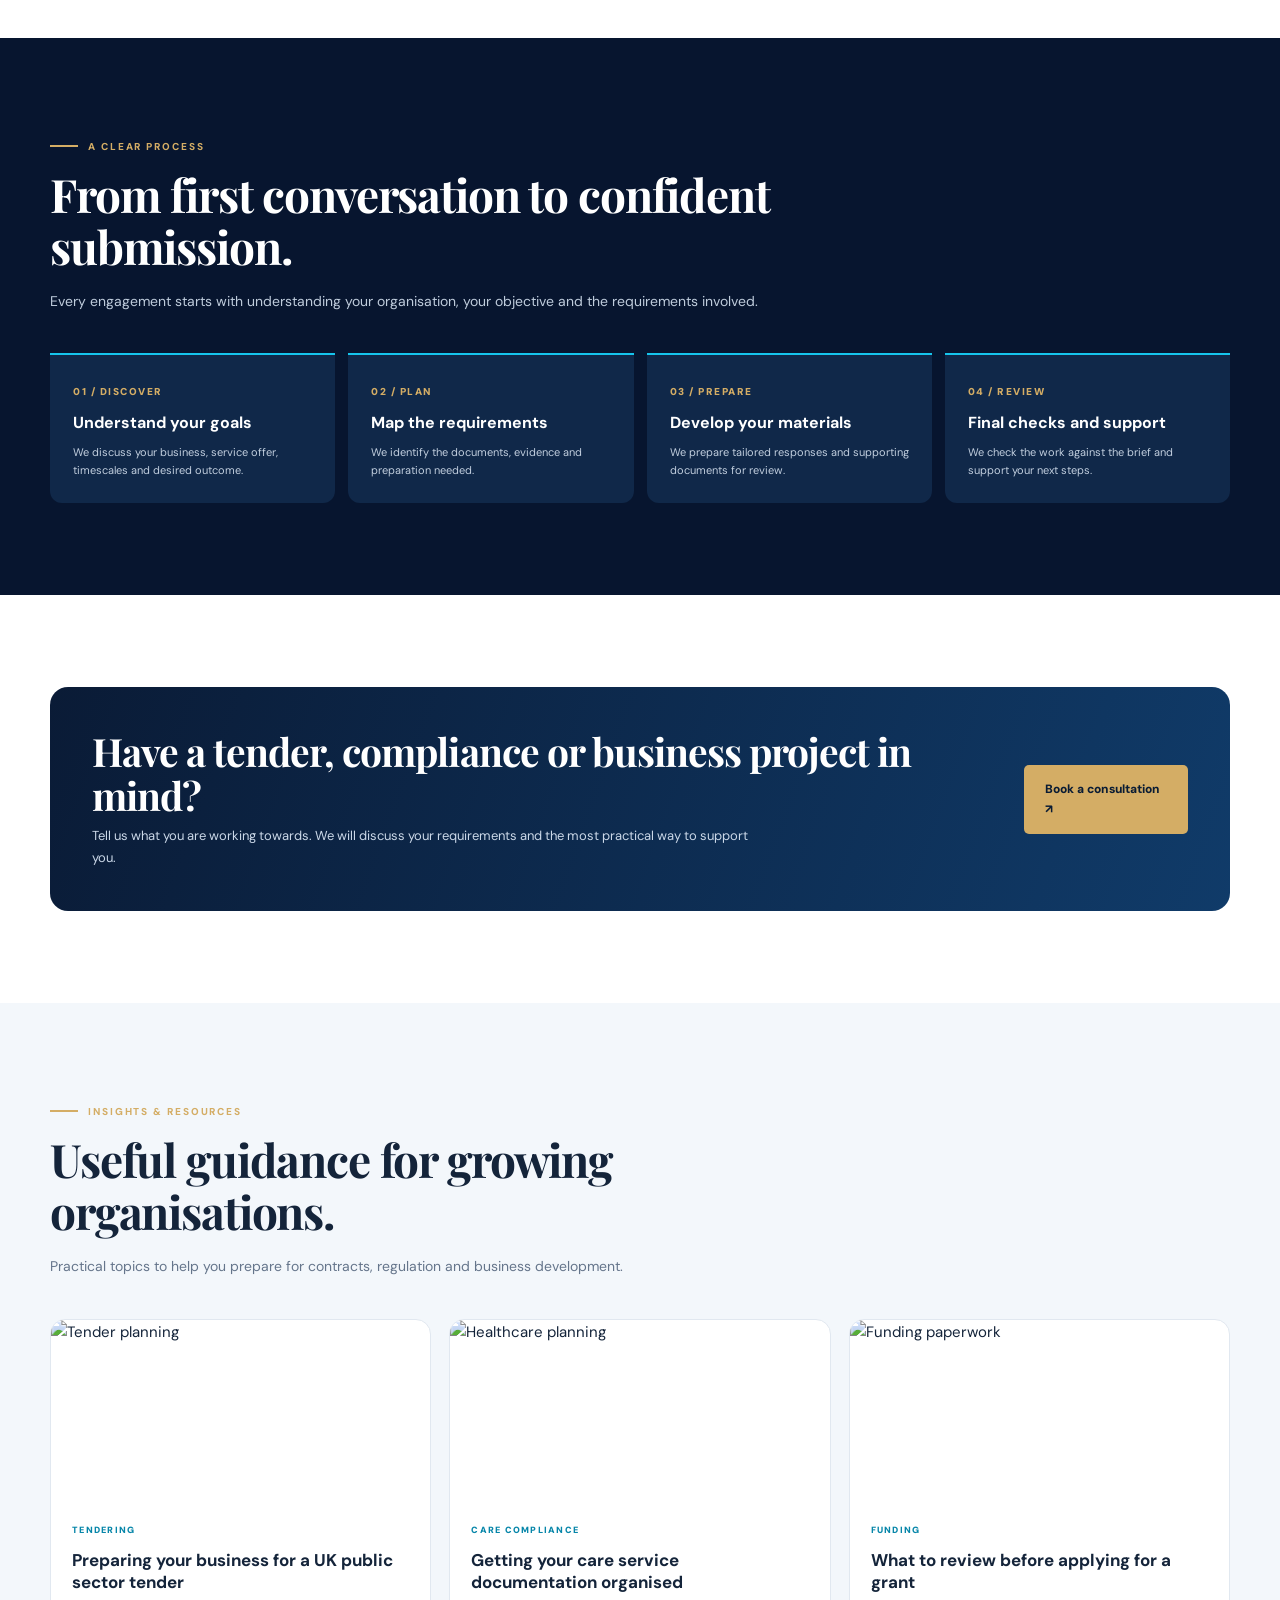
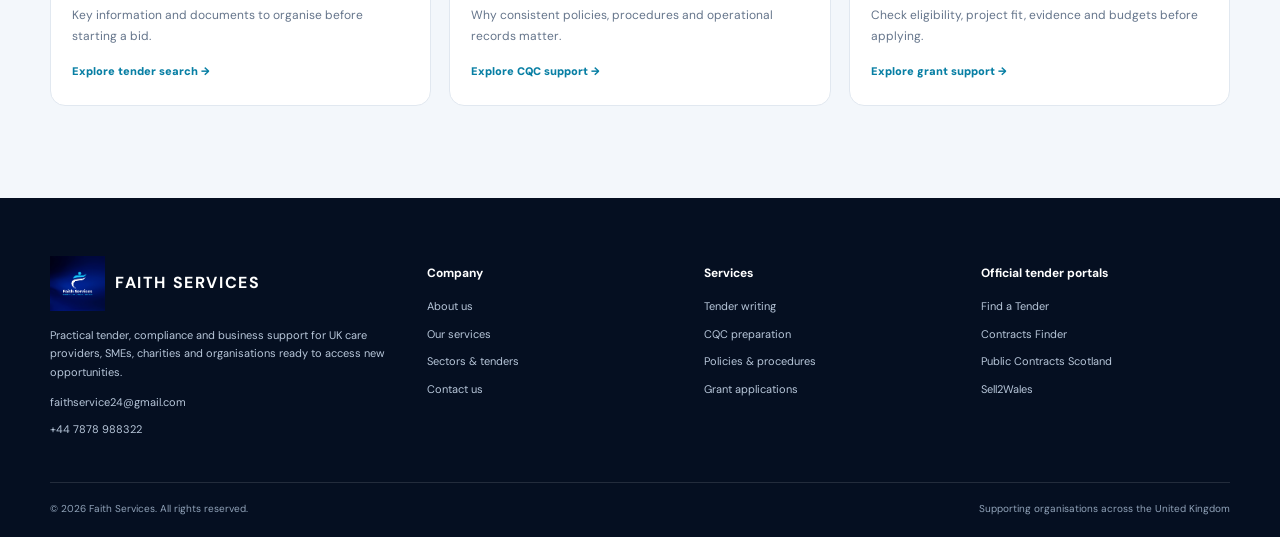
==== commit 01b4dfeb: "Add files via upload" ====
--- a/index.html
+++ b/index.html
@@ -1,18 +1,36 @@
-<!doctype html><html lang="en-GB"><head><meta charset="utf-8"><meta name="viewport" content="width=device-width,initial-scale=1"><meta name="description" content="Faith Services supports UK businesses with tender writing, CQC registration preparation, compliance documentation, grant applications and business development."><meta name="theme-color" content="#102a43"><title>UK Tender, CQC & Business Support | Faith Services</title><style>
-@import url('https://fonts.googleapis.com/css2?family=DM+Sans:wght@400;500;600;700;800&family=Playfair+Display:ital,wght@0,600;0,700;1,600;1,700&display=swap');
-:root{--navy:#102a43;--navy2:#173b59;--navy3:#0a1d2e;--gold:#c9a45f;--gold2:#e5ca91;--ink:#1c2d3b;--muted:#667684;--cream:#f7f5f0;--line:#e4e8eb;--white:#fff;--shadow:0 18px 48px rgba(16,42,67,.09)}*{box-sizing:border-box}html{scroll-behavior:smooth;scroll-padding-top:100px}body{margin:0;font-family:'DM Sans',Arial,sans-serif;color:var(--ink);line-height:1.7;background:#fff}a{color:inherit}button,input,select,textarea{font:inherit}.wrap{width:min(1160px,calc(100% - 44px));margin:auto}.utility{background:#081a2a;color:#c8d2dc;font-size:12px;letter-spacing:.02em}.utility-inner{min-height:37px;display:flex;justify-content:space-between;align-items:center;gap:12px}.utility a{color:#e7cb91;text-decoration:none}.dot{padding:0 10px;color:#718395}.header{position:sticky;top:0;z-index:50;background:rgba(255,255,255,.97);backdrop-filter:blur(12px);box-shadow:0 5px 24px rgba(16,42,67,.07)}.nav{min-height:83px;display:flex;align-items:center;justify-content:space-between;gap:24px}.brand{display:flex;align-items:center;gap:11px;text-decoration:none;color:var(--navy);flex-shrink:0}.brand-icon{width:43px;height:43px;display:grid;place-items:center;background:var(--navy);border:1px solid var(--gold);color:#fff;font:700 26px Georgia;position:relative}.brand-icon span{color:var(--gold)}.brand-name{font-size:15px;font-weight:800;letter-spacing:.11em;line-height:1.2}.brand-name small{display:block;color:#7c8994;font-size:8px;letter-spacing:.16em;margin-top:5px}.nav-links{display:flex;align-items:center;gap:24px}.nav-links>a:not(.button){font-size:13px;font-weight:700;text-decoration:none;color:#3c4d5c;transition:.2s}.nav-links>a:not(.button):hover,.nav-links>a.active{color:#a17b38}.button{display:inline-flex;justify-content:center;align-items:center;gap:14px;padding:13px 19px;border:1px solid transparent;border-radius:3px;text-decoration:none;font-size:13px;font-weight:800;letter-spacing:.01em;cursor:pointer;transition:transform .2s,background .2s,border .2s}.button:hover{transform:translateY(-2px)}.button-gold{background:var(--gold);border-color:var(--gold);color:#102a43}.button-gold:hover{background:#dfbd7a}.button-navy{background:var(--navy);color:#fff}.button-ghost{border-color:rgba(255,255,255,.48);color:#fff;background:transparent}.button-outline{border-color:#c8d0d6;color:var(--navy);background:#fff}.menu-toggle{display:none;border:0;background:transparent;color:var(--navy);font-size:26px}.hero{position:relative;overflow:hidden;background:radial-gradient(circle at 80% 25%,rgba(50,91,117,.6),transparent 30%),linear-gradient(115deg,#0a1f32 0%,#102f49 56%,#173d5a 100%);color:#fff}.hero-grid{min-height:590px;display:grid;grid-template-columns:1.08fr .92fr;align-items:center;gap:45px;padding-top:55px;padding-bottom:70px}.eyebrow{display:inline-block;color:#a17b38;font-size:10px;font-weight:800;letter-spacing:.19em;line-height:1.5}.eyebrow-light{color:#e3c27f}.eyebrow i{display:inline-block;width:24px;height:1px;background:var(--gold);vertical-align:middle;margin-right:8px}.hero h1,.page-banner h1{font:700 clamp(42px,5.4vw,68px)/1.08 'Playfair Display',Georgia,serif;letter-spacing:-.025em;margin:23px 0}.hero h1 em,.page-banner h1 em{font-style:italic;color:#e4c785}.hero-copy>p{max-width:610px;color:#d4dee6;font-size:16px;line-height:1.8;margin:0 0 27px}.hero-actions{display:flex;gap:12px;flex-wrap:wrap}.hero-proof{display:flex;gap:25px;flex-wrap:wrap;margin-top:42px;padding-top:19px;border-top:1px solid rgba(255,255,255,.17);font-size:11px;color:#c7d2dc}.hero-proof b{color:var(--gold2);margin-right:7px}.hero-art{height:420px;position:relative;display:grid;place-items:center}.art-orbit{position:absolute;border:1px solid rgba(226,194,127,.3);border-radius:50%;transform:rotate(-25deg)}.orbit-one{width:380px;height:260px}.orbit-two{width:300px;height:390px;transform:rotate(45deg)}.art-monogram{font:700 280px/.8 Georgia;color:rgba(255,255,255,.07);position:absolute;top:44px;right:60px}.art-monogram span{color:rgba(201,164,95,.3)}.art-card{position:relative;width:300px;min-height:255px;padding:28px;background:linear-gradient(145deg,#fff,#f1eee6);color:var(--navy);box-shadow:0 28px 60px #06152280;transform:rotate(-5deg);display:flex;flex-direction:column;justify-content:center}.art-label{font-size:9px;letter-spacing:.2em;color:#92713a;font-weight:800}.art-card strong{font:700 35px/1.15 'Playfair Display';margin:22px 0}.art-line{height:2px;width:55px;background:var(--gold);margin-bottom:18px}.art-card small{font-size:8px;letter-spacing:.13em;color:#6b7a87}.art-stamp{position:absolute;right:1%;bottom:28px;width:92px;height:92px;border:1px solid var(--gold);border-radius:50%;display:grid;place-content:center;text-align:center;color:#efd69e;font-size:10px;line-height:1.35;font-weight:800;letter-spacing:.12em;transform:rotate(12deg)}.hero-bottom{border-top:1px solid #ffffff1c;background:#071a2b66}.hero-bottom-inner{min-height:48px;display:flex;align-items:center;justify-content:space-between;gap:15px;color:#b9c6d0;font-size:9px;letter-spacing:.14em}.hero-bottom b{color:var(--gold);padding:0 8px}.trust-row{background:#f4f1e9;border-bottom:1px solid #eae5da}.trust-items{min-height:73px;display:flex;justify-content:space-between;align-items:center;gap:15px;flex-wrap:wrap}.trust-items span{font-size:11px;font-weight:700;color:#455767}.trust-items i{font-style:normal;color:#a17b38;font-size:17px;margin-right:7px}.section{padding:88px 0}.section-soft{background:var(--cream)}.section-dark{background:#0d263b;color:white}.section-heading{display:flex;align-items:end;justify-content:space-between;gap:40px;margin-bottom:39px}.section-heading>div{max-width:600px}.section-heading>p{max-width:420px;color:var(--muted);font-size:14px;margin:0 0 7px}.section-heading h2,.split-copy h2,.story-layout h2,.contact-intro h2{font:700 clamp(31px,3.5vw,43px)/1.18 'Playfair Display',Georgia,serif;color:var(--navy);letter-spacing:-.02em;margin:13px 0 0}.section-heading h2 em,.split-copy h2 em,.story-layout h2 em,.contact-intro h2 em{color:#a17b38}.centered{justify-content:center;text-align:center}.centered>p{display:none}.service-grid{display:grid;grid-template-columns:repeat(3,1fr);gap:17px}.service-card{position:relative;padding:27px 26px 25px;border:1px solid var(--line);background:#fff;min-height:270px;transition:.25s}.service-card:hover{transform:translateY(-5px);box-shadow:var(--shadow);border-color:#d8c49b}.service-card.featured{background:#f9f6ef;border-color:#e5d7b8}.card-number{position:absolute;right:23px;top:20px;font-size:10px;color:#a6afb6;font-weight:800;letter-spacing:.12em}.icon-box{height:43px;width:43px;background:#f3ecdd;color:#947039;display:grid;place-items:center;font-size:22px}.service-card h3{font:700 21px/1.25 'Playfair Display';color:var(--navy);margin:19px 0 9px}.service-card p{font-size:12px;color:var(--muted);line-height:1.75;min-height:63px}.service-card>a,.insight-body>a{font-size:11px;font-weight:800;text-decoration:none;color:#9b773c}.service-card>a b{font-size:16px;margin-left:5px}.center{text-align:center}.space-top{margin-top:32px}.split-layout{display:grid;grid-template-columns:1fr 1fr;gap:75px;align-items:center}.split-art{min-height:420px;background:linear-gradient(140deg,#102a43,#1b4966);position:relative;overflow:hidden;display:grid;place-items:center}.split-art:before,.split-art:after{content:'';position:absolute;border:1px solid #d5b87655;border-radius:50%;width:370px;height:370px}.split-art:after{width:260px;height:260px}.split-watermark{position:absolute;font:700 340px Georgia;color:#ffffff0b;right:0;top:-60px}.split-quote{z-index:1;background:#f7f5f0;padding:33px;width:72%;box-shadow:0 15px 35px #071a2b55}.split-quote span{display:block;font-size:9px;letter-spacing:.2em;color:#9b773c;font-weight:800;margin-bottom:18px}.split-quote strong{font:700 26px/1.3 'Playfair Display';color:var(--navy)}.split-quote small{display:block;color:#687887;font-size:11px;margin-top:18px}.split-copy>p,.story-copy p,.contact-intro>p{font-size:14px;color:var(--muted);line-height:1.9}.tick-list{padding:0;margin:20px 0 25px;list-style:none}.tick-list li{position:relative;padding:7px 0 7px 27px;font-size:13px;color:#4d5e6c}.tick-list li:before{content:'✓';position:absolute;left:0;top:7px;color:#a17b38;font-weight:900}.process-grid{display:grid;grid-template-columns:repeat(4,1fr);gap:28px}.process-grid>div{border-top:1px solid #d8dfe4;padding-top:18px}.process-grid b{font:700 25px 'Playfair Display';color:#b28e4f}.process-grid h3{font:700 19px 'Playfair Display';color:var(--navy);margin:12px 0 6px}.process-grid p{font-size:12px;color:var(--muted);margin:0}.section-dark .section-heading h2{color:#fff}.section-dark .section-heading h2 em{color:#e4c785}.section-dark .section-heading>p{color:#c1cbd3}.sector-pills{display:grid;grid-template-columns:repeat(3,1fr);gap:10px}.sector-pills a{padding:17px 19px;border:1px solid #ffffff25;text-decoration:none;color:#e8edf1;font-size:13px;display:flex;justify-content:space-between;transition:.2s}.sector-pills a:hover{border-color:var(--gold);background:#ffffff09}.sector-pills span{color:var(--gold)}.dark-link{margin-top:26px}.dark-link a{color:#e5c985;font-size:12px;font-weight:800;text-decoration:none}.insight-grid{display:grid;grid-template-columns:repeat(3,1fr);gap:19px}.insight{background:#fff;border:1px solid var(--line)}.insight-art{height:170px;position:relative;overflow:hidden;display:flex;flex-direction:column;justify-content:space-between;padding:17px;color:white}.insight-art span{font-size:9px;letter-spacing:.17em;font-weight:800}.insight-art b{font:700 34px/.95 'Playfair Display';letter-spacing:.02em}.art-one{background:linear-gradient(135deg,#102a43,#45647b)}.art-two{background:linear-gradient(135deg,#334f58,#a6a78f)}.art-three{background:linear-gradient(135deg,#80663b,#d0b77e)}.insight-body{padding:22px}.insight-body small{font-size:9px;color:#9c783b;font-weight:800;letter-spacing:.14em}.insight-body h3{font:700 19px/1.3 'Playfair Display';color:var(--navy);margin:10px 0}.insight-body p{font-size:12px;color:var(--muted);min-height:58px}.fine-print{font-size:10px;color:#7c8993;line-height:1.6;margin-top:18px}.bottom-cta{background:#eae4d7;padding:48px 0}.cta-inner{display:flex;align-items:center;justify-content:space-between;gap:25px}.cta-inner h2{font:700 29px 'Playfair Display';color:var(--navy);margin:7px 0}.cta-inner p{font-size:12px;color:#62717e;margin:0}.footer{background:#091d2e;color:#c4cfd8;padding:52px 0 18px}.footer-grid{display:grid;grid-template-columns:1.5fr 1fr 1fr 1.25fr;gap:35px}.brand-light{color:#fff}.brand-light .brand-icon{background:#18364f}.brand-light .brand-name small{color:#aebdc8}.footer-about{max-width:280px;font-size:12px;color:#9cabb7;margin-top:20px}.footer h4{color:#fff;font-size:12px;margin:0 0 15px}.footer-grid>div:not(:first-child){display:flex;flex-direction:column;align-items:flex-start;gap:9px}.footer-grid>div>a:not(.brand),.footer-grid>div>span{font-size:11px;color:#b7c3cc;text-decoration:none}.footer-grid>div>a:hover{color:#e4c785}.footer-contact{margin-top:6px;color:#e4c785!important}.footer-bottom{border-top:1px solid #ffffff20;margin-top:38px;padding-top:16px;display:flex;justify-content:space-between;gap:15px;color:#8fa0ad;font-size:10px}.page-banner{background:radial-gradient(circle at 90% 20%,#2a536d,transparent 30%),linear-gradient(110deg,#0a1f32,#173d59);color:white;padding:75px 0 54px}.page-banner h1{font-size:clamp(39px,4.8vw,57px);margin:15px 0}.page-banner p{max-width:660px;color:#d1dce4;font-size:15px}.breadcrumbs{font-size:10px;color:#aab8c3;margin-top:32px}.breadcrumbs a{color:#e5c985;text-decoration:none}.story-layout{display:grid;grid-template-columns:.9fr 1.1fr;gap:70px}.story-copy p:first-child{margin-top:0}.values-grid{display:grid;grid-template-columns:repeat(3,1fr);gap:17px}.values-grid article{background:#fff;border:1px solid var(--line);padding:27px}.values-grid article>span{color:#ae8a4c;font:700 26px 'Playfair Display'}.values-grid h3{font:700 21px 'Playfair Display';color:var(--navy);margin:12px 0 5px}.values-grid p{font-size:12px;color:var(--muted)}.audience-grid{display:grid;grid-template-columns:repeat(4,1fr);gap:12px}.audience-grid>div{padding:21px;border:1px solid var(--line)}.audience-grid b{display:block;color:#a17b38;font:700 23px 'Playfair Display';margin-bottom:16px}.audience-grid strong{display:block;font-size:13px;color:var(--navy)}.audience-grid span{display:block;font-size:11px;color:var(--muted);margin-top:7px}.service-detail{display:grid;grid-template-columns:90px 1fr;gap:25px;padding:43px 0;border-bottom:1px solid var(--line);scroll-margin-top:110px}.service-detail:first-child{padding-top:0}.detail-no{font:700 37px 'Playfair Display';color:#c6a66a}.service-detail h2{font:700 29px 'Playfair Display';color:var(--navy);margin:7px 0}.service-detail p{font-size:13px;color:var(--muted);max-width:800px}.service-detail .tick-list{display:grid;grid-template-columns:1fr 1fr;gap:0 25px}.notice{background:#f8f4e9;border-left:3px solid var(--gold);padding:14px 17px;font-size:11px!important}.sector-grid{display:grid;grid-template-columns:repeat(3,1fr);gap:16px}.sector-grid article{border:1px solid var(--line);padding:25px;scroll-margin-top:110px}.sector-grid article>span,.case-card>span{font-size:9px;letter-spacing:.14em;color:#a17b38;font-weight:800}.sector-grid h3{font:700 21px 'Playfair Display';color:var(--navy);margin:14px 0 8px}.sector-grid p{font-size:12px;color:var(--muted);min-height:62px}.sector-grid a{font-size:11px;color:#9b773c;text-decoration:none;font-weight:800}.tender-layout{display:grid;grid-template-columns:1.05fr .95fr;gap:65px;align-items:start}.tender-layout h2{font:700 37px/1.2 'Playfair Display';color:var(--navy);margin:12px 0}.tender-layout h2 em{color:#a17b38}.tender-layout>div>p{font-size:13px;color:var(--muted)}.portal-list{margin-top:25px;display:grid;grid-template-columns:1fr 1fr;gap:10px}.portal-list a{background:#fff;border:1px solid var(--line);padding:14px;text-decoration:none}.portal-list b{display:block;font-size:12px;color:var(--navy)}.portal-list span{display:block;font-size:10px;color:var(--muted);margin-top:3px}.tender-box{background:#fff;padding:30px;border:1px solid #e3ddcf;box-shadow:var(--shadow)}.tender-box h3{font:700 24px 'Playfair Display';color:var(--navy);margin:8px 0 20px}.tender-box label,.contact-form label{display:block;font-size:11px;font-weight:800;color:#34495a;margin:13px 0 6px}.tender-box input,.tender-box select,.contact-form input,.contact-form select,.contact-form textarea{width:100%;border:1px solid #d5dce1;padding:12px 13px;background:#fff;color:var(--ink);border-radius:2px;font-size:12px}.tender-box .button{width:100%;margin-top:18px}.case-grid{display:grid;grid-template-columns:1fr 1fr;gap:17px}.case-card{border:1px solid var(--line);padding:27px}.case-card h3{font:700 22px 'Playfair Display';color:var(--navy)}.case-card p{font-size:12px;color:var(--muted)}.contact-layout{display:grid;grid-template-columns:.8fr 1.2fr;gap:65px}.contact-intro h2{margin:12px 0 18px}.contact-method{display:flex;gap:14px;align-items:center;margin-top:22px}.contact-symbol{height:39px;width:39px;background:#f1eadc;color:#9b773c;display:grid;place-items:center}.contact-method small{display:block;color:#a17b38;font-size:9px;font-weight:800;letter-spacing:.13em}.contact-method a,.contact-method strong{font-size:13px;color:var(--navy);font-weight:700;text-decoration:none}.contact-note{background:var(--cream);padding:18px;margin-top:27px}.contact-note b{font:700 16px 'Playfair Display';color:var(--navy)}.contact-note p{font-size:11px;color:var(--muted);margin-bottom:0}.contact-form{background:#fff;border:1px solid var(--line);box-shadow:var(--shadow);padding:30px}.contact-form h3{font:700 25px 'Playfair Display';color:var(--navy);margin:7px 0 17px}.form-row{display:grid;grid-template-columns:1fr 1fr;gap:13px}.contact-form textarea{min-height:130px;resize:vertical}.consent{display:flex!important;align-items:flex-start;gap:9px;font-weight:500!important}.consent input{width:auto;margin-top:3px}.contact-form button{margin-top:12px}.contact-form .fine-print{margin-bottom:0}
-@media(max-width:980px){.nav-links{gap:13px}.nav-links>a:not(.button){font-size:11px}.nav-cta{padding:10px;font-size:10px}.hero-grid{gap:15px}.hero-art{transform:scale(.88)}.footer-grid{grid-template-columns:1.3fr 1fr 1fr}.footer-grid>div:last-child{grid-column:2}.split-layout,.tender-layout{gap:35px}}
-@media(max-width:760px){.wrap{width:min(100% - 32px,1160px)}.utility-inner{padding:7px 0;align-items:flex-start;flex-direction:column;gap:2px}.nav{min-height:70px}.menu-toggle{display:block}.nav-links{display:none;position:absolute;top:70px;left:0;right:0;background:#fff;padding:18px 22px 24px;box-shadow:0 15px 25px #102a4320;flex-direction:column;align-items:stretch;gap:4px}.nav-links.open{display:flex}.nav-links>a:not(.button){font-size:14px;padding:9px}.nav-cta{margin-top:8px}.hero-grid{grid-template-columns:1fr;padding-top:65px;padding-bottom:38px}.hero h1{font-size:47px}.hero-art{height:300px;transform:scale(.82);margin-top:-8px}.hero-bottom-inner{padding:12px 0;align-items:flex-start;flex-direction:column;font-size:8px}.trust-items{padding:17px 0;display:grid;grid-template-columns:1fr 1fr}.section{padding:62px 0}.section-heading{display:block}.section-heading>p{margin-top:16px}.service-grid,.insight-grid,.values-grid,.sector-grid{grid-template-columns:1fr 1fr}.split-layout,.story-layout,.tender-layout,.contact-layout{grid-template-columns:1fr;gap:35px}.split-art{min-height:320px;order:2}.split-copy{order:1}.process-grid{grid-template-columns:1fr 1fr;gap:25px}.sector-pills{grid-template-columns:1fr 1fr}.audience-grid{grid-template-columns:1fr 1fr}.service-detail{grid-template-columns:48px 1fr;gap:12px}.service-detail .tick-list{grid-template-columns:1fr}.footer-grid{grid-template-columns:1fr 1fr}.footer-grid>div:last-child{grid-column:auto}.cta-inner{align-items:flex-start;flex-direction:column}.case-grid{grid-template-columns:1fr}}
-@media(max-width:480px){.hero h1{font-size:40px}.hero-copy>p{font-size:14px}.hero-proof{gap:10px}.hero-proof span{font-size:9px}.hero-art{margin-left:-25px;margin-right:-25px;transform:scale(.72);height:250px}.service-grid,.insight-grid,.values-grid,.sector-grid,.portal-list{grid-template-columns:1fr}.service-card{min-height:0}.service-card p{min-height:0}.process-grid{gap:18px}.sector-pills{grid-template-columns:1fr}.page-banner{padding:57px 0 42px}.page-banner h1{font-size:40px}.audience-grid,.form-row{grid-template-columns:1fr}.service-detail{grid-template-columns:1fr}.detail-no{font-size:25px}.contact-form{padding:22px}.footer-grid{grid-template-columns:1fr}.footer-bottom{flex-direction:column}.section-heading h2,.split-copy h2,.story-layout h2,.contact-intro h2{font-size:33px}}
-
-</style></head><body><div class="utility"><div class="wrap utility-inner"><span>Supporting businesses across the United Kingdom</span><div><a href="mailto:faithservice24@gmail.com">faithservice24@gmail.com</a><span class="dot">•</span><a href="tel:+447878988322">+44 7878 988322</a></div></div></div>
-<header class="header"><div class="wrap nav"><a class="brand" href="index.html" aria-label="Faith Services home"><span class="brand-icon">F<span>.</span></span><span class="brand-name">FAITH SERVICES<small>BUSINESS · TENDERS · COMPLIANCE</small></span></a><button class="menu-toggle" aria-label="Toggle navigation" aria-expanded="false">☰</button><nav class="nav-links"><a href="index.html" data-page="index">Home</a><a href="about.html" data-page="about">About Us</a><a href="services.html" data-page="services">Services</a><a href="sectors.html" data-page="sectors">Sectors & Tenders</a><a href="contact.html" data-page="contact">Contact Us</a><a class="button button-gold nav-cta" href="contact.html">Book a consultation <span>↗</span></a></nav></div></header><main><section class="hero"><div class="hero-glow"></div><div class="wrap hero-grid"><div class="hero-copy"><span class="eyebrow eyebrow-light"><i></i> YOUR UK BUSINESS GROWTH PARTNER</span><h1>Win more contracts.<br><em>Stay compliant.</em><br>Grow with confidence.</h1><p>Practical tender, compliance and business support for UK care providers, SMEs, charities and organisations ready to access new opportunities.</p><div class="hero-actions"><a class="button button-gold" href="contact.html">Discuss your project <span>↗</span></a><a class="button button-ghost" href="services.html">Explore our services</a></div><div class="hero-proof"><span><b>01</b> Tender & bid support</span><span><b>02</b> CQC & compliance</span><span><b>03</b> Business growth</span></div></div><div class="hero-art" aria-label="Abstract Faith Services brand graphic"><div class="art-orbit orbit-one"></div><div class="art-orbit orbit-two"></div><div class="art-monogram">F<span>.</span></div><div class="art-card"><span class="art-label">FAITH SERVICES</span><strong>Clarity for<br>your next move.</strong><span class="art-line"></span><small>BUSINESS · TENDERS · COMPLIANCE</small></div><div class="art-stamp">UK<br>BUSINESS<br>SUPPORT</div></div></div><div class="hero-bottom"><div class="wrap hero-bottom-inner"><span>SUPPORTING BUSINESSES ACROSS THE UK</span><span>Clear advice <b>·</b> Tailored documents <b>·</b> Practical delivery</span></div></div></section>
-<section class="trust-row"><div class="wrap trust-items"><span><i>✓</i> Sector-aware support</span><span><i>✓</i> Tailored documentation</span><span><i>✓</i> Clear project communication</span><span><i>✓</i> Flexible support options</span></div></section>
-<section class="section"><div class="wrap"><div class="section-heading"><div><span class="eyebrow">WHAT WE DO</span><h2>Specialist support for<br><em>the next stage of business.</em></h2></div><p>Whether you are preparing your first public sector bid, setting up a care service or strengthening your business documentation, we help you move forward with clarity.</p></div><div class="service-grid"><article class="service-card"><span class="card-number">01</span><div class="icon-box">⌕</div><h3>UK Tender Writing<br>& Bid Support</h3><p>Opportunity research, bid planning, quality responses, method statements and submission support.</p><a href="services.html#tender-writing">Explore tender support <b>↗</b></a></article><article class="service-card featured"><span class="card-number">02</span><div class="icon-box">✳</div><h3>CQC Registration<br>& Compliance</h3><p>Preparation support for provider applications, statements of purpose, policies and operational documents.</p><a href="services.html#cqc">Explore CQC support <b>↗</b></a></article><article class="service-card"><span class="card-number">03</span><div class="icon-box">▤</div><h3>Policies &<br>Procedures</h3><p>Tailored governance, safeguarding, health and safety, HR and quality documentation.</p><a href="services.html#policies">Explore documentation <b>↗</b></a></article><article class="service-card"><span class="card-number">04</span><div class="icon-box">£</div><h3>Grant Research<br>& Applications</h3><p>Funding research, eligibility reviews, proposal writing and project budget support.</p><a href="services.html#grants">Explore funding support <b>↗</b></a></article><article class="service-card"><span class="card-number">05</span><div class="icon-box">⌂</div><h3>Business Setup<br>& Readiness</h3><p>Business setup guidance, supplier profiles and practical preparation for public procurement.</p><a href="services.html#business">Explore business support <b>↗</b></a></article><article class="service-card"><span class="card-number">06</span><div class="icon-box">▧</div><h3>Capability Statements<br>& Company Profiles</h3><p>Clear, professional company profiles and capability statements that present your strengths.</p><a href="services.html#capability">Explore business documents <b>↗</b></a></article></div><div class="center space-top"><a class="button button-outline" href="services.html">View all services <span>↗</span></a></div></div></section>
-<section class="section section-soft"><div class="wrap split-layout"><div class="split-art"><div class="split-quote"><span>OUR APPROACH</span><strong>Make complex requirements feel more manageable.</strong><small>Practical support, shaped around your organisation.</small></div><div class="split-watermark">F.</div></div><div class="split-copy"><span class="eyebrow">A PRACTICAL PARTNER</span><h2>Move forward with<br><em>the right support beside you.</em></h2><p>Public procurement and regulatory processes can be demanding. We help you understand what is required, organise the right information and prepare professional documents that reflect your organisation.</p><ul class="tick-list"><li>Support shaped around your business and sector</li><li>Clear communication and structured project delivery</li><li>Careful review against tender or application requirements</li><li>Project-based support or ongoing assistance</li></ul><a class="button button-navy" href="about.html">Get to know us <span>↗</span></a></div></div></section>
-<section class="section"><div class="wrap"><div class="section-heading centered"><div><span class="eyebrow">HOW WE WORK</span><h2>A clear process.<br><em>Focused on your objectives.</em></h2></div><p>We keep the work organised, transparent and focused on the requirements that matter.</p></div><div class="process-grid"><div><b>01</b><h3>Understand</h3><p>We learn about your organisation, objectives, deadlines and current position.</p></div><div><b>02</b><h3>Plan</h3><p>We identify the requirements, evidence and actions needed for your project.</p></div><div><b>03</b><h3>Prepare</h3><p>We develop and review tailored documents and responses with you.</p></div><div><b>04</b><h3>Move forward</h3><p>We support your next steps towards submission or implementation.</p></div></div></div></section>
-<section class="section section-dark"><div class="wrap"><div class="section-heading"><div><span class="eyebrow">SECTORS WE SUPPORT</span><h2>Support that understands<br><em>your working environment.</em></h2></div><p>Our services can be tailored to the needs of organisations operating in a range of sectors.</p></div><div class="sector-pills"><a href="sectors.html#care">Health & social care <span>↗</span></a><a href="sectors.html#cleaning">Cleaning & facilities <span>↗</span></a><a href="sectors.html#construction">Construction & maintenance <span>↗</span></a><a href="sectors.html#logistics">Transport & logistics <span>↗</span></a><a href="sectors.html#professional">IT & professional services <span>↗</span></a><a href="sectors.html#charities">Charities & nonprofits <span>↗</span></a></div><div class="dark-link"><a href="sectors.html">Explore sectors and tender resources <b>↗</b></a></div></div></section>
-<section class="section section-soft"><div class="wrap"><div class="section-heading"><div><span class="eyebrow">INSIGHTS & RESOURCES</span><h2>Useful thinking for<br><em>growing UK businesses.</em></h2></div><p>Starter guidance on contracts, care compliance and presenting your organisation professionally.</p></div><div class="insight-grid"><article class="insight"><div class="insight-art art-one"><span>01 / PROCUREMENT</span><b>PUBLIC<br>CONTRACTS</b></div><div class="insight-body"><small>PUBLIC PROCUREMENT</small><h3>Getting your business ready to bid for UK public contracts</h3><p>Understand the core information and documents to prepare before pursuing an opportunity.</p><a href="sectors.html#tender-search">Explore tender resources ↗</a></div></article><article class="insight"><div class="insight-art art-two"><span>02 / CARE</span><b>CARE<br>COMPLIANCE</b></div><div class="insight-body"><small>CARE COMPLIANCE</small><h3>Preparing for a CQC provider application</h3><p>An introduction to the planning, evidence and documentation involved in an application in England.</p><a href="services.html#cqc">Explore CQC support ↗</a></div></article><article class="insight"><div class="insight-art art-three"><span>03 / GROWTH</span><b>BUSINESS<br>PROFILE</b></div><div class="insight-body"><small>BUSINESS GROWTH</small><h3>Why a capability statement matters to public buyers</h3><p>Learn how a concise company profile can help buyers understand your services and experience.</p><a href="services.html#capability">Explore capability statements ↗</a></div></article></div><p class="fine-print">These are introductory website articles. Detailed articles and publication dates should be added and reviewed before launch.</p></div></section></main><section class="bottom-cta"><div class="wrap cta-inner"><div><span class="eyebrow">LET'S TALK ABOUT YOUR NEXT STEP</span><h2>Good support starts with a clear conversation.</h2><p>Tell us what you are working towards and where you need support.</p></div><a class="button button-gold" href="contact.html">Discuss your project <span>↗</span></a></div></section>
-<footer class="footer"><div class="wrap footer-grid"><div><a class="brand brand-light" href="index.html"><span class="brand-icon">F<span>.</span></span><span class="brand-name">FAITH SERVICES<small>BUSINESS · TENDERS · COMPLIANCE</small></span></a><p class="footer-about">Practical tender, compliance and business support for organisations across the United Kingdom.</p></div><div><h4>Explore</h4><a href="about.html">About Faith Services</a><a href="services.html">Our services</a><a href="sectors.html">Sectors & tender search</a><a href="contact.html">Contact us</a></div><div><h4>Our support</h4><a href="services.html#tender-writing">Tender writing</a><a href="services.html#cqc">CQC preparation</a><a href="services.html#policies">Policies & procedures</a><a href="services.html#grants">Grant applications</a></div><div><h4>Get in touch</h4><a href="mailto:faithservice24@gmail.com">faithservice24@gmail.com</a><a href="tel:+447878988322">+44 7878 988322</a><span>United Kingdom</span><a class="footer-contact" href="contact.html">Send an enquiry →</a></div></div><div class="wrap footer-bottom"><span>© <span data-year></span> Faith Services. All rights reserved.</span><span>Independent business support · United Kingdom</span></div></footer><script>
-document.addEventListener('DOMContentLoaded',()=>{const toggle=document.querySelector('.menu-toggle');const links=document.querySelector('.nav-links');if(toggle&&links){toggle.addEventListener('click',()=>{const open=links.classList.toggle('open');toggle.setAttribute('aria-expanded',String(open));toggle.textContent=open?'×':'☰';});}const current=location.pathname.split('/').pop()||'index.html';document.querySelectorAll('.nav-links a[data-page]').forEach(a=>{if(a.dataset.page+'.html'===current)a.classList.add('active');});document.querySelectorAll('[data-year]').forEach(el=>el.textContent=new Date().getFullYear());const form=document.querySelector('[data-contact-form]');if(form){const params=new URLSearchParams(location.search);const requested=params.get('service');if(requested){const select=form.querySelector('[name="service"]');if(select){const option=[...select.options].find(o=>o.text.toLowerCase()===requested.toLowerCase());if(option)select.value=option.value;}}form.addEventListener('submit',event=>{event.preventDefault();if(!form.reportValidity())return;const data=new FormData(form);const subject=encodeURIComponent('Website enquiry – Faith Services');const body=encodeURIComponent('Name: '+data.get('name')+'\nEmail: '+data.get('email')+'\nOrganisation: '+(data.get('company')||'Not provided')+'\nService: '+data.get('service')+'\n\nMessage:\n'+data.get('message'));window.location.href='mailto:faithservice24@gmail.com?subject='+subject+'&body='+body;});}const search=document.querySelector('[data-tender-search]');if(search)search.addEventListener('submit',event=>{event.preventDefault();const data=new FormData(search);const terms=[data.get('keyword'),data.get('region')].filter(Boolean).join(' ');const url='https://www.find-tender.service.gov.uk/Search/Results?searchType=All&keywords='+encodeURIComponent(terms);window.open(url,'_blank','noopener');});});
-</script></body></html>+<!doctype html><html lang="en-GB"><head><meta charset="utf-8"><meta name="viewport" content="width=device-width, initial-scale=1"><title>UK Tender, CQC & Business Support | Faith Services</title><meta name="description" content="Faith Services provides UK tender writing, CQC preparation, compliance documentation, grant writing and business support."><meta name="theme-color" content="#07152f"><link rel="icon" href="assets/faith-services-logo.png"><link rel="stylesheet" href="assets/style.css"><meta property="og:title" content="UK Tender, CQC & Business Support | Faith Services"><meta property="og:description" content="Faith Services provides UK tender writing, CQC preparation, compliance documentation, grant writing and business support."></head><body>
+<div class="topline"><div class="wrap"><span>Supporting businesses across the United Kingdom</span><span><a href="mailto:faithservice24@gmail.com">faithservice24@gmail.com</a> &nbsp; · &nbsp; <a href="tel:+447878988322">+44 7878 988322</a></span></div></div>
+<header><div class="wrap nav"><a class="brand" href="index.html"><img src="assets/faith-services-logo.png" alt="Faith Services original logo"><span><b>FAITH SERVICES</b><small>BUSINESS · TENDERS · COMPLIANCE</small></span></a><button class="menu" aria-label="Toggle navigation" aria-expanded="false">☰</button><nav class="links"><a class="active" href="index.html">Home</a><a class="" href="about.html">About Us</a><a class="" href="services.html">Services</a><a class="" href="sectors.html">Sectors & Tenders</a><a class="" href="contact.html">Contact Us</a></nav><a class="btn primary nav-cta" href="contact.html">Book a consultation ↗</a></div></header>
+<main>
+<section class="hero"><div class="wrap hero-grid"><div><span class="eyebrow">Your UK business growth partner</span><h1>Win more<br>contracts.<br><em>Stay compliant.</em><br>Grow with confidence.</h1><p>Practical tender, compliance and business support for UK care providers, SMEs, charities and organisations ready to access new opportunities.</p><div class="actions"><a class="btn primary" href="contact.html">Discuss your project ↗</a><a class="btn outline" href="services.html">Explore our services</a></div><div class="proof"><span>UK-focused business support</span><span>Tender and bid assistance</span><span>Compliance documentation</span></div></div><div class="hero-art"><div class="brand-card"><small>FAITH SERVICES</small><h2>Clarity for<br>your next<br>move.</h2><div class="rule"></div><p>BUSINESS · TENDERS · COMPLIANCE</p></div><div class="seal">UK<br>BUSINESS<br>SUPPORT</div></div></div></section>
+<div class="wrap"><div class="trust"><article><span class="trust-icon">⌕</span><div><b>Clear, practical guidance</b><small>Support shaped around your requirements</small></div></article><article><span class="trust-icon">▤</span><div><b>Tailored documentation</b><small>Prepared around your organisation</small></div></article><article><span class="trust-icon">↗</span><div><b>Growth-focused support</b><small>From preparation to submission</small></div></article></div></div>
+<section class="section"><div class="wrap"><div class="section-head"><span class="eyebrow">What we do</span><h2>Specialist support for the next stage of your business.</h2><p>Whether you are preparing your first public sector bid, setting up a care service or strengthening your business documentation, we help you move forward with clarity.</p></div><div class="cards">
+<article class="card"><div class="ico">▤</div><h3>UK Tender Writing & Bid Support</h3><p>Opportunity research, bid planning, quality responses, method statements and submission support.</p><a class="more" href="services.html#tender">Explore tender support</a></article>
+<article class="card"><div class="ico">✚</div><h3>CQC Registration & Compliance</h3><p>Preparation support for provider applications, statements of purpose, policies and operational documents.</p><a class="more" href="services.html#cqc">Explore CQC support</a></article>
+<article class="card"><div class="ico">▧</div><h3>Policies & Procedures</h3><p>Practical policy manuals, SOPs, governance documents and compliance-focused resources.</p><a class="more" href="services.html#policies">Explore documentation</a></article>
+<article class="card"><div class="ico">✧</div><h3>Grant Research & Applications</h3><p>Funding research, eligibility reviews, proposal development and application support.</p><a class="more" href="services.html#grants">Explore grant support</a></article>
+<article class="card"><div class="ico">◎</div><h3>Business Setup & Readiness</h3><p>Business plans, supplier profiles, procurement readiness and company documentation.</p><a class="more" href="services.html#business">Explore business support</a></article>
+<article class="card"><div class="ico">▣</div><h3>Capability Statements & Profiles</h3><p>Professional company profiles and capability statements to present your organisation clearly.</p><a class="more" href="services.html#capability">Explore company documents</a></article>
+</div></div></section>
+<section class="section soft"><div class="wrap split"><div class="photo-stack"><img class="photo-main" src="https://images.unsplash.com/photo-1521737711867-e3b97375f902?auto=format&fit=crop&w=1000&q=85" alt="Business professionals collaborating"><img class="photo-sub" src="https://images.unsplash.com/photo-1556761175-b413da4baf72?auto=format&fit=crop&w=700&q=85" alt="Business meeting"><div class="note"><b>Faith Services</b><small>Business · Tenders · Compliance</small></div></div><div><span class="eyebrow">Why work with us</span><h2>Support that understands the work behind your goals.</h2><p style="color:var(--muted)">Tender submissions, regulatory preparation and business planning take time and attention. We help make these tasks more manageable through structured, practical support.</p><ul class="check"><li>Sector-aware support for care providers, SMEs and community organisations</li><li>Tailored responses and documents, not generic copy</li><li>Clear communication around scope, deadlines and deliverables</li><li>Practical support from early preparation to final review</li></ul><a class="btn darkbtn" href="about.html">Discover Faith Services ↗</a></div></div></section>
+<section class="section"><div class="wrap"><div class="section-head center"><span class="eyebrow">Sectors we support</span><h2>Business support built around your sector.</h2><p>We work with organisations that want to strengthen their documentation, prepare for procurement and pursue sustainable growth.</p></div><div class="sectors">
+<a class="sector" style="background-image:url('https://images.unsplash.com/photo-1576091160399-112ba8d25d1d?auto=format&fit=crop&w=700&q=80')" href="sectors.html"><div><h3>Health & Social Care</h3><p>Care, supported living and healthcare</p></div></a>
+<a class="sector" style="background-image:url('https://images.unsplash.com/photo-1581578738408-5a7c6f7b3d9e?auto=format&fit=crop&w=700&q=80')" href="sectors.html"><div><h3>Cleaning & Facilities</h3><p>Cleaning and facilities services</p></div></a>
+<a class="sector" style="background-image:url('https://images.unsplash.com/photo-1504307651254-35680f356dfd?auto=format&fit=crop&w=700&q=80')" href="sectors.html"><div><h3>Construction</h3><p>Building and maintenance</p></div></a>
+<a class="sector" style="background-image:url('https://images.unsplash.com/photo-1586528116311-ad8dd3c8310d?auto=format&fit=crop&w=700&q=80')" href="sectors.html"><div><h3>Logistics & Transport</h3><p>Transport and supply contracts</p></div></a>
+</div></div></section>
+<section class="section night"><div class="wrap"><div class="section-head"><span class="eyebrow">A clear process</span><h2>From first conversation to confident submission.</h2><p>Every engagement starts with understanding your organisation, your objective and the requirements involved.</p></div><div class="process"><div class="step"><span>01 / DISCOVER</span><h3>Understand your goals</h3><p>We discuss your business, service offer, timescales and desired outcome.</p></div><div class="step"><span>02 / PLAN</span><h3>Map the requirements</h3><p>We identify the documents, evidence and preparation needed.</p></div><div class="step"><span>03 / PREPARE</span><h3>Develop your materials</h3><p>We prepare tailored responses and supporting documents for review.</p></div><div class="step"><span>04 / REVIEW</span><h3>Final checks and support</h3><p>We check the work against the brief and support your next steps.</p></div></div></div></section>
+<section class="section"><div class="wrap"><div class="band"><div><h2>Have a tender, compliance or business project in mind?</h2><p>Tell us what you are working towards. We will discuss your requirements and the most practical way to support you.</p></div><a class="btn primary" href="contact.html">Book a consultation ↗</a></div></div></section>
+<section class="section soft"><div class="wrap"><div class="section-head"><span class="eyebrow">Insights & resources</span><h2>Useful guidance for growing organisations.</h2><p>Practical topics to help you prepare for contracts, regulation and business development.</p></div><div class="blog-grid">
+<article class="blog"><img src="https://images.unsplash.com/photo-1454165804606-c3d57bc86b40?auto=format&fit=crop&w=700&q=80" alt="Tender planning"><div class="blog-body"><small>TENDERING</small><h3>Preparing your business for a UK public sector tender</h3><p>Key information and documents to organise before starting a bid.</p><a class="more" href="sectors.html#tender-search">Explore tender search</a></div></article>
+<article class="blog"><img src="https://images.unsplash.com/photo-1576091160550-2173dba999ef?auto=format&fit=crop&w=700&q=80" alt="Healthcare planning"><div class="blog-body"><small>CARE COMPLIANCE</small><h3>Getting your care service documentation organised</h3><p>Why consistent policies, procedures and operational records matter.</p><a class="more" href="services.html#cqc">Explore CQC support</a></div></article>
+<article class="blog"><img src="https://images.unsplash.com/photo-1554224155-8d04cb21cd6c?auto=format&fit=crop&w=700&q=80" alt="Funding paperwork"><div class="blog-body"><small>FUNDING</small><h3>What to review before applying for a grant</h3><p>Check eligibility, project fit, evidence and budgets before applying.</p><a class="more" href="services.html#grants">Explore grant support</a></div></article>
+</div></div></section>
+</main>
+<footer><div class="wrap"><div class="footgrid">
+<div><div class="footbrand"><img src="assets/faith-services-logo.png" alt="Faith Services logo"><b>FAITH SERVICES</b></div><p>Practical tender, compliance and business support for UK care providers, SMEs, charities and organisations ready to access new opportunities.</p><a href="mailto:faithservice24@gmail.com">faithservice24@gmail.com</a><a href="tel:+447878988322">+44 7878 988322</a></div>
+<div><h4>Company</h4><a href="about.html">About us</a><a href="services.html">Our services</a><a href="sectors.html">Sectors & tenders</a><a href="contact.html">Contact us</a></div>
+<div><h4>Services</h4><a href="services.html#tender">Tender writing</a><a href="services.html#cqc">CQC preparation</a><a href="services.html#policies">Policies & procedures</a><a href="services.html#grants">Grant applications</a></div>
+<div><h4>Official tender portals</h4><a href="https://www.find-tender.service.gov.uk/" target="_blank" rel="noopener">Find a Tender</a><a href="https://www.gov.uk/contracts-finder" target="_blank" rel="noopener">Contracts Finder</a><a href="https://www.publiccontractsscotland.gov.uk/" target="_blank" rel="noopener">Public Contracts Scotland</a><a href="https://www.sell2wales.gov.wales/" target="_blank" rel="noopener">Sell2Wales</a></div>
+</div><div class="footbottom"><span>© <span id="year"></span> Faith Services. All rights reserved.</span><span>Supporting organisations across the United Kingdom</span></div></div></footer>
+<a class="wa" href="https://wa.me/447878988322" target="_blank" rel="noopener">WhatsApp Faith Services ↗</a><script src="assets/site.js"></script><script>document.getElementById('year').textContent=new Date().getFullYear()</script></body></html>
--- a/assets/style.css
+++ b/assets/style.css
@@ -0,0 +1,24 @@
+
+@import url('https://fonts.googleapis.com/css2?family=DM+Sans:wght@400;500;600;700&family=Playfair+Display:wght@600;700;800&display=swap');
+:root{--navy:#07152f;--navy2:#0d2b4a;--blue:#103d78;--cyan:#16c5ed;--cyan2:#8beaff;--gold:#d4ad65;--white:#fff;--ink:#14243a;--muted:#65758b;--pale:#f3f7fb;--line:#e1e8f0;--shadow:0 18px 50px rgba(4,20,43,.13);--radius:22px;--max:1180px}
+*{box-sizing:border-box}html{scroll-behavior:smooth}body{margin:0;color:var(--ink);font:15px/1.7 'DM Sans',Arial,sans-serif;background:#fff}a{color:inherit;text-decoration:none}img{max-width:100%;display:block}button,input,select,textarea{font:inherit}.wrap{width:min(var(--max),calc(100% - 42px));margin:auto}
+.topline{background:#061126;color:#cbd8e8;font-size:11px;padding:8px 0}.topline .wrap{display:flex;justify-content:space-between;gap:12px;flex-wrap:wrap}.topline a{color:#a4eafa}
+header{position:sticky;top:0;z-index:50;background:rgba(255,255,255,.97);backdrop-filter:blur(12px);border-bottom:1px solid #e9eef4}.nav{height:84px;display:flex;align-items:center;justify-content:space-between;gap:24px}.brand{display:flex;align-items:center;gap:11px;min-width:230px}.brand img{width:60px;height:60px;object-fit:contain}.brand b{display:block;font-size:17px;letter-spacing:.12em;color:var(--navy);line-height:1.25}.brand small{display:block;color:#168bb2;font-size:8px;letter-spacing:.18em;font-weight:800}.links{display:flex;align-items:center;gap:24px;font-size:12px;font-weight:700;color:#34445b}.links a{padding:10px 0;position:relative}.links a:hover,.links a.active{color:#0786a9}.links a.active:after,.links a:hover:after{content:"";position:absolute;bottom:1px;left:0;width:100%;height:2px;background:var(--cyan)}.menu{display:none;border:0;background:none;font-size:27px;color:var(--navy)}
+.btn{display:inline-flex;align-items:center;justify-content:center;gap:9px;border:0;border-radius:5px;padding:14px 21px;font-size:12px;font-weight:800;cursor:pointer;transition:.2s}.primary{background:var(--gold);color:#0a1c34}.primary:hover{background:#e8c985;transform:translateY(-2px)}.outline{border:1px solid rgba(255,255,255,.55);color:white;background:transparent}.darkbtn{background:var(--navy);color:white}.whitebtn{background:white;color:var(--navy)}
+.hero{min-height:650px;background:linear-gradient(90deg,rgba(4,17,38,.97) 0%,rgba(5,28,54,.91) 48%,rgba(5,28,54,.60) 100%),url('https://images.unsplash.com/photo-1521737711867-e3b97375f902?auto=format&fit=crop&w=2000&q=85') center/cover;display:flex;align-items:center;color:white;position:relative;overflow:hidden}.hero:after{content:"";position:absolute;right:-100px;top:-170px;width:600px;height:600px;border:1px solid rgba(212,173,101,.22);border-radius:50%;box-shadow:0 0 0 45px rgba(212,173,101,.035),0 0 0 95px rgba(22,197,237,.025)}.hero-grid{display:grid;grid-template-columns:1.1fr .9fr;align-items:center;gap:45px;position:relative;z-index:1;padding:86px 0 110px}.eyebrow{display:inline-flex;align-items:center;gap:10px;text-transform:uppercase;letter-spacing:.19em;font-size:10px;font-weight:800;color:var(--gold)}.eyebrow:before{content:"";width:28px;height:2px;background:var(--gold)}h1,h2,h3{margin-top:0}h1,h2,.serif{font-family:'Playfair Display',Georgia,serif}h1{font-size:clamp(44px,5.7vw,72px);line-height:1.02;letter-spacing:-.035em;margin:20px 0 22px}h1 em{font-style:italic;color:#e6c47d}h2{font-size:clamp(30px,4vw,46px);line-height:1.13;letter-spacing:-.025em;margin:13px 0 17px}h3{font-size:19px;line-height:1.3}.hero p{color:#d8e4f2;max-width:620px;font-size:16px;line-height:1.8}.actions{display:flex;gap:12px;flex-wrap:wrap;margin-top:28px}.proof{display:flex;gap:22px;flex-wrap:wrap;margin-top:36px;color:#d8e4f2;font-size:11px}.proof span:before{content:"✓";color:var(--cyan);font-weight:900;margin-right:8px}
+.hero-art{position:relative;min-height:370px;display:grid;place-items:center}.brand-card{width:min(340px,90%);background:#fbfaf7;color:var(--navy);padding:34px 32px 38px;transform:rotate(-5deg);box-shadow:0 25px 60px rgba(0,0,0,.28);position:relative;z-index:2}.brand-card small{font-size:9px;letter-spacing:.2em;color:#9b7738;font-weight:900}.brand-card h2{font-size:37px;line-height:1.12;margin:20px 0}.brand-card .rule{height:2px;width:55px;background:var(--gold);margin:22px 0}.brand-card p{font-size:9px;letter-spacing:.14em;color:#63748a}.seal{position:absolute;right:4%;bottom:6%;width:96px;height:96px;border:1px solid var(--gold);border-radius:50%;display:grid;place-items:center;text-align:center;color:#f0cb7d;font-size:10px;line-height:1.35;letter-spacing:.12em;font-weight:900;transform:rotate(9deg)}
+.trust{position:relative;z-index:3;margin-top:-38px;background:white;border-radius:14px;box-shadow:var(--shadow);display:grid;grid-template-columns:repeat(3,1fr);padding:20px 22px}.trust article{display:flex;align-items:center;gap:14px;padding:9px 20px;border-right:1px solid var(--line)}.trust article:last-child{border:0}.trust-icon{width:43px;height:43px;display:grid;place-items:center;background:#e9faff;color:#0786a9;border-radius:12px;font-size:19px}.trust b{display:block;font-size:12px}.trust small{display:block;color:var(--muted);font-size:10px}
+.section{padding:92px 0}.soft{background:var(--pale)}.night{background:var(--navy);color:white}.section-head{max-width:720px;margin-bottom:40px}.section-head.center{text-align:center;margin-left:auto;margin-right:auto}.section-head p{color:var(--muted);font-size:14px}.night .section-head p{color:#bfccdc}.cards{display:grid;grid-template-columns:repeat(3,1fr);gap:18px}.card{background:#fff;border:1px solid var(--line);border-radius:16px;padding:27px;box-shadow:0 8px 24px rgba(4,20,43,.035);transition:.25s}.card:hover{transform:translateY(-5px);box-shadow:var(--shadow);border-color:#b9eaf5}.ico{width:49px;height:49px;border-radius:13px;background:#e9faff;color:#0786a9;display:grid;place-items:center;font-size:21px;margin-bottom:19px}.card h3{color:var(--navy);margin-bottom:10px}.card p{font-size:12px;color:var(--muted);margin-bottom:18px}.more{font-size:11px;font-weight:900;color:#087fa4}.more:after{content:" →"}
+.split{display:grid;grid-template-columns:1fr 1fr;gap:58px;align-items:center}.photo-stack{min-height:425px;position:relative}.photo-main{position:absolute;inset:0 50px 42px 0;width:calc(100% - 50px);height:385px;object-fit:cover;border-radius:19px;box-shadow:var(--shadow)}.photo-sub{position:absolute;right:0;bottom:0;width:47%;height:185px;object-fit:cover;border:8px solid white;border-radius:18px;box-shadow:var(--shadow)}.note{position:absolute;left:18px;bottom:16px;background:var(--navy);color:white;padding:15px 18px;border-radius:9px}.note b{display:block;color:var(--cyan);font-size:16px}.note small{font-size:10px;color:#d5e1ef}.check{list-style:none;padding:0;margin:22px 0}.check li{margin:11px 0;font-size:13px;color:#4b5c72}.check li:before{content:"✓";font-weight:900;color:#078ba9;margin-right:10px}
+.sectors{display:grid;grid-template-columns:repeat(4,1fr);gap:14px}.sector{height:210px;position:relative;display:flex;align-items:end;padding:18px;color:white;border-radius:14px;overflow:hidden;background-position:center;background-size:cover}.sector:before{content:"";position:absolute;inset:0;background:linear-gradient(0deg,rgba(4,15,33,.92),rgba(4,15,33,.05))}.sector div{position:relative}.sector h3{font-size:16px;margin:0 0 4px}.sector p{font-size:10px;margin:0;color:#d8e3ef}
+.process{display:grid;grid-template-columns:repeat(4,1fr);gap:13px}.step{padding:23px;background:#102849;border-top:2px solid var(--cyan);border-radius:0 0 12px 12px}.step span{color:var(--gold);font-size:10px;font-weight:900;letter-spacing:.15em}.step h3{font-size:16px;margin:9px 0;color:white}.step p{font-size:11px;color:#c1cede;margin:0}
+.band{background:linear-gradient(110deg,#0a1b36,#103b69);color:white;padding:42px;border-radius:18px;display:flex;align-items:center;justify-content:space-between;gap:25px}.band h2{font-size:clamp(26px,3.4vw,39px);margin:0 0 8px}.band p{color:#cbd8e8;margin:0;font-size:13px;max-width:680px}
+.page-hero{padding:86px 0 78px;color:white;background:linear-gradient(90deg,rgba(4,17,38,.96),rgba(8,42,76,.78)),url('https://images.unsplash.com/photo-1497366754035-f200968a6e72?auto=format&fit=crop&w=1800&q=85') center/cover}.page-hero h1{font-size:clamp(40px,5vw,61px);max-width:850px}.page-hero p{max-width:660px;color:#d8e4f2}.crumb{display:inline-block;margin-top:16px;border:1px solid rgba(139,234,255,.3);border-radius:50px;padding:7px 13px;color:#a8efff;font-size:10px}
+.case-grid,.blog-grid{display:grid;grid-template-columns:repeat(3,1fr);gap:18px}.case,.blog{border:1px solid var(--line);border-radius:15px;overflow:hidden;background:white}.case img,.blog img{width:100%;height:175px;object-fit:cover}.case-body,.blog-body{padding:21px}.case small,.blog small{font-size:9px;font-weight:900;letter-spacing:.14em;color:#0786a9}.case h3,.blog h3{font-size:17px;margin:8px 0}.case p,.blog p{font-size:12px;color:var(--muted)}
+.searchbox{background:#fff;border:1px solid var(--line);border-radius:18px;padding:27px;box-shadow:var(--shadow)}.searchgrid{display:grid;grid-template-columns:1.5fr 1fr auto;gap:12px;align-items:end}.field label{display:block;font-size:10px;font-weight:900;color:#42536b;margin-bottom:6px}.field input,.field select,.field textarea{width:100%;border:1px solid #d9e2ec;border-radius:8px;padding:13px;background:#fbfdff;color:var(--ink);outline:none}.field input:focus,.field select:focus,.field textarea:focus{border-color:var(--cyan);box-shadow:0 0 0 3px rgba(22,197,237,.12)}.hint{font-size:10px;color:var(--muted);margin-top:13px}.portal{display:flex;gap:9px;flex-wrap:wrap;margin-top:18px}
+.contactgrid{display:grid;grid-template-columns:.8fr 1.2fr;gap:23px}.contact-info{background:var(--navy);color:white;padding:32px;border-radius:17px}.contact-info p{font-size:12px;color:#c6d4e5}.detail{display:flex;gap:13px;margin:20px 0}.detail i{font-style:normal;color:var(--cyan);font-size:19px}.detail b{display:block;font-size:12px}.detail small{font-size:11px;color:#c6d4e5}.formbox{border:1px solid var(--line);border-radius:17px;padding:30px;box-shadow:0 10px 30px rgba(4,20,43,.05)}.formbox h2{font-size:28px}.formgrid{display:grid;grid-template-columns:1fr 1fr;gap:14px}.full{grid-column:1/-1}.field textarea{min-height:125px;resize:vertical}
+footer{background:#050f21;color:white;padding:58px 0 20px}.footgrid{display:grid;grid-template-columns:1.4fr 1fr 1fr 1fr;gap:28px}.footbrand{display:flex;align-items:center;gap:10px;margin-bottom:15px}.footbrand img{width:55px;height:55px;object-fit:contain}.footbrand b{font-size:16px;letter-spacing:.1em}.footgrid p,.footgrid a{font-size:11px;color:#b8c7da}.footgrid h4{font-size:12px;margin:7px 0 14px}.footgrid a{display:block;margin:9px 0}.footgrid a:hover{color:var(--cyan)}.footbottom{border-top:1px solid rgba(255,255,255,.12);padding-top:17px;margin-top:34px;display:flex;justify-content:space-between;gap:12px;flex-wrap:wrap;color:#91a3b9;font-size:10px}
+.wa{position:fixed;right:20px;bottom:20px;z-index:40;background:#1dbb78;color:white;border-radius:50px;padding:12px 17px;font-size:11px;font-weight:900;box-shadow:0 8px 25px rgba(0,0,0,.2)}
+@media(max-width:980px){.links{gap:13px}.nav-cta{display:none}.cards{grid-template-columns:repeat(2,1fr)}.split{gap:30px}.sectors{grid-template-columns:repeat(2,1fr)}.searchgrid{grid-template-columns:1fr 1fr}.searchgrid button{grid-column:1/-1}.footgrid{grid-template-columns:1fr 1fr}}
+@media(max-width:700px){.wrap{width:calc(100% - 30px)}.topline .wrap{justify-content:center;text-align:center}.nav{height:72px}.brand{min-width:0}.brand img{width:49px;height:49px}.brand b{font-size:14px}.brand small{font-size:7px}.menu{display:block}.links{display:none;position:absolute;top:72px;left:0;right:0;background:white;padding:12px 22px 22px;box-shadow:0 15px 24px rgba(4,20,43,.12);flex-direction:column;align-items:stretch;gap:0}.links.open{display:flex}.links a{padding:11px}.hero{min-height:auto}.hero-grid{grid-template-columns:1fr;gap:12px;padding:72px 0 85px}.hero-art{min-height:285px}.brand-card{width:260px;padding:24px}.brand-card h2{font-size:29px}.seal{right:8%;bottom:2%;width:78px;height:78px;font-size:8px}h1{font-size:44px}.hero p{font-size:14px}.proof{flex-direction:column;gap:8px}.trust{grid-template-columns:1fr;margin-top:-23px;padding:12px}.trust article{border:0;border-bottom:1px solid var(--line);padding:10px}.trust article:last-child{border:0}.section{padding:68px 0}.cards,.case-grid,.blog-grid{grid-template-columns:1fr}.split{grid-template-columns:1fr}.photo-stack{min-height:340px}.photo-main{height:300px}.photo-sub{height:140px}.sectors{grid-template-columns:1fr 1fr}.sector{height:175px;padding:13px}.sector h3{font-size:14px}.process{grid-template-columns:1fr 1fr}.band{display:block;padding:28px}.band .btn{margin-top:20px}.page-hero{padding:65px 0}.searchgrid{grid-template-columns:1fr}.searchgrid button{grid-column:auto}.contactgrid{grid-template-columns:1fr}.formgrid{grid-template-columns:1fr}.full{grid-column:auto}.footgrid{grid-template-columns:1fr 1fr}}
+@media(max-width:420px){.sectors,.process,.footgrid{grid-template-columns:1fr}.actions .btn{width:100%}}
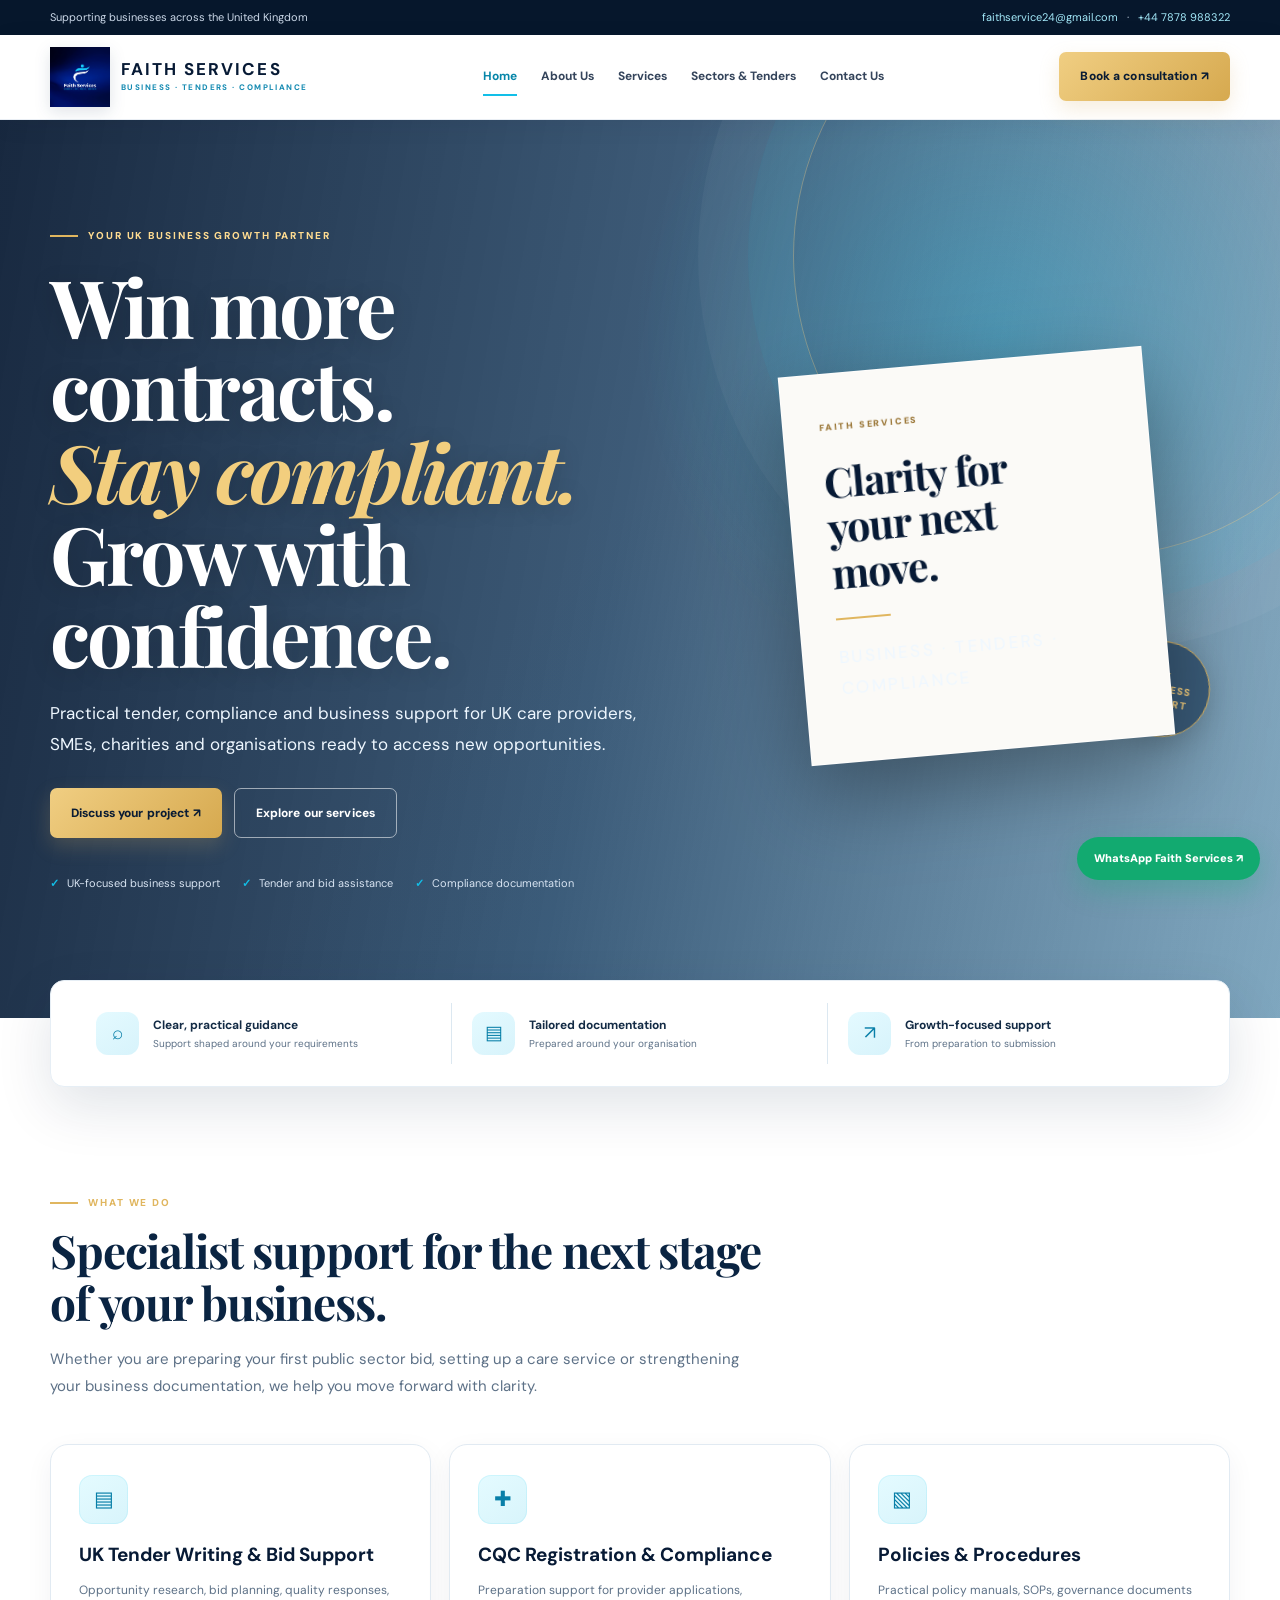
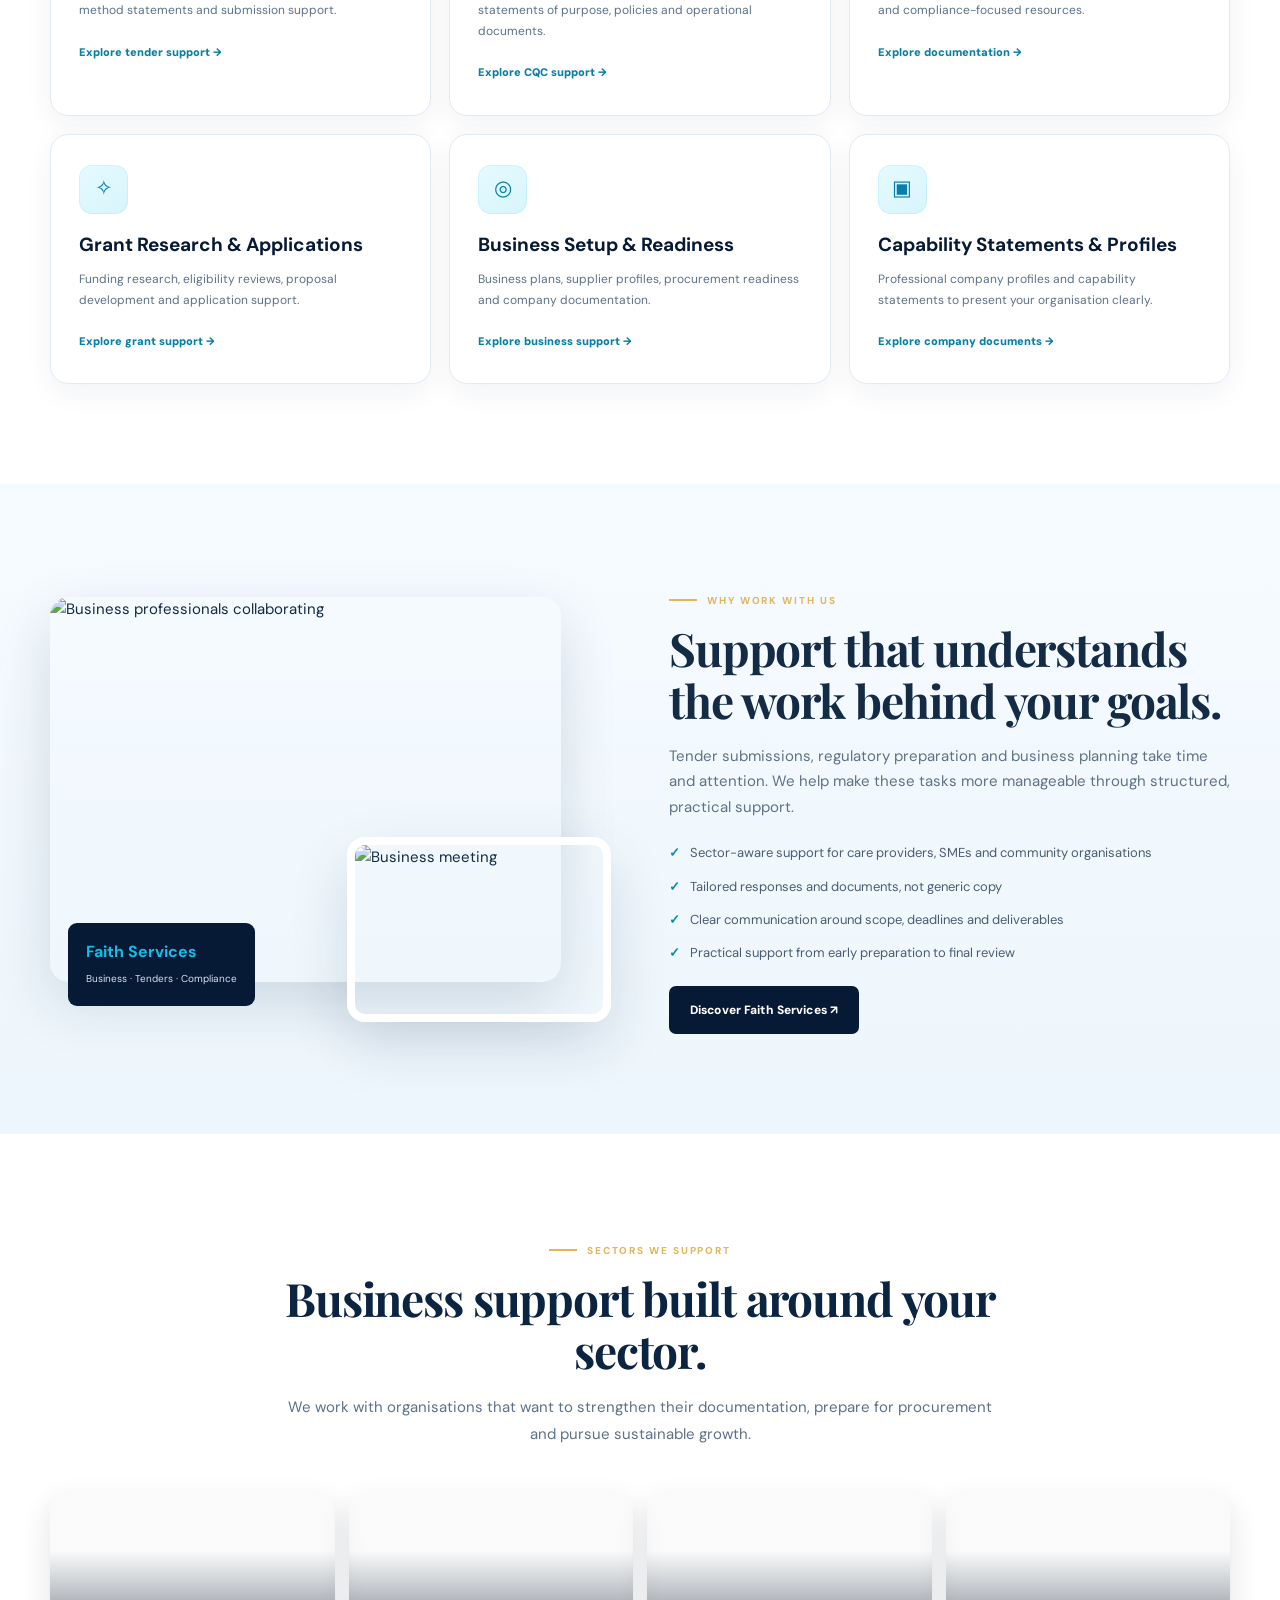
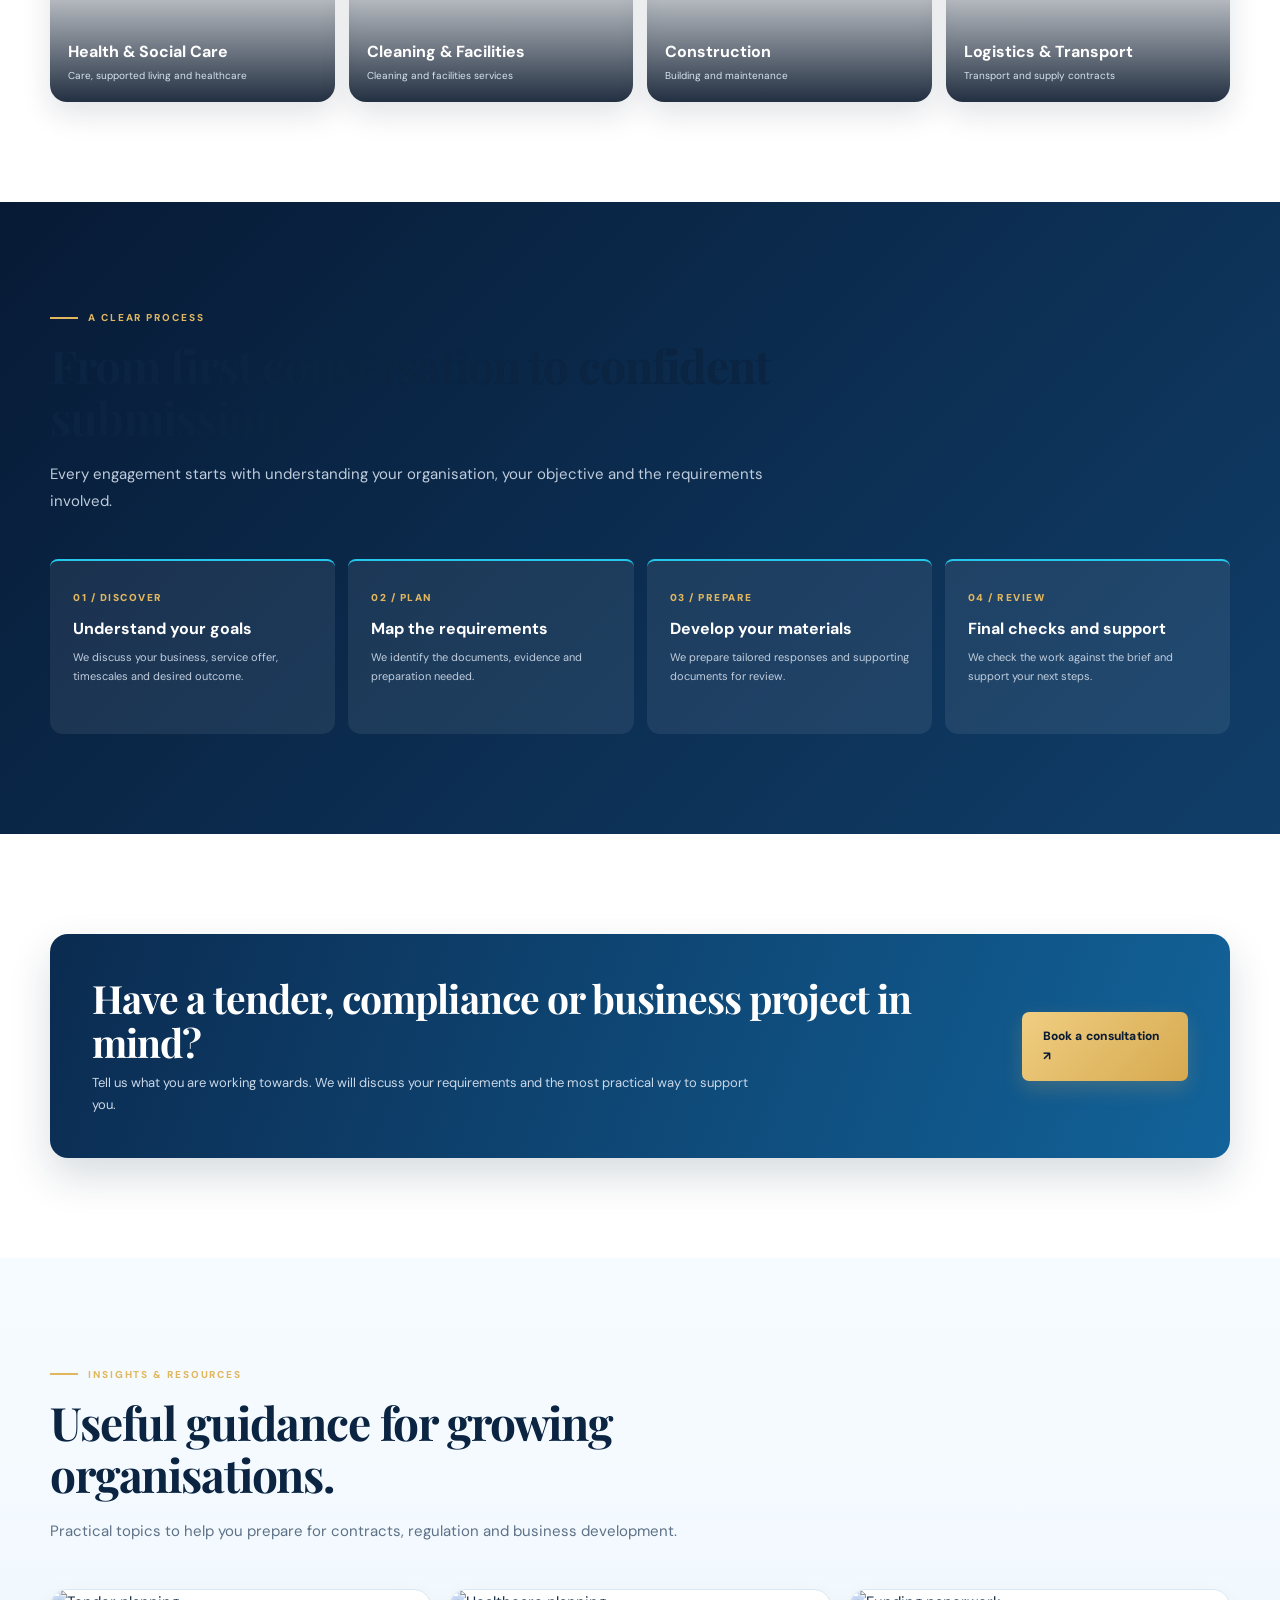
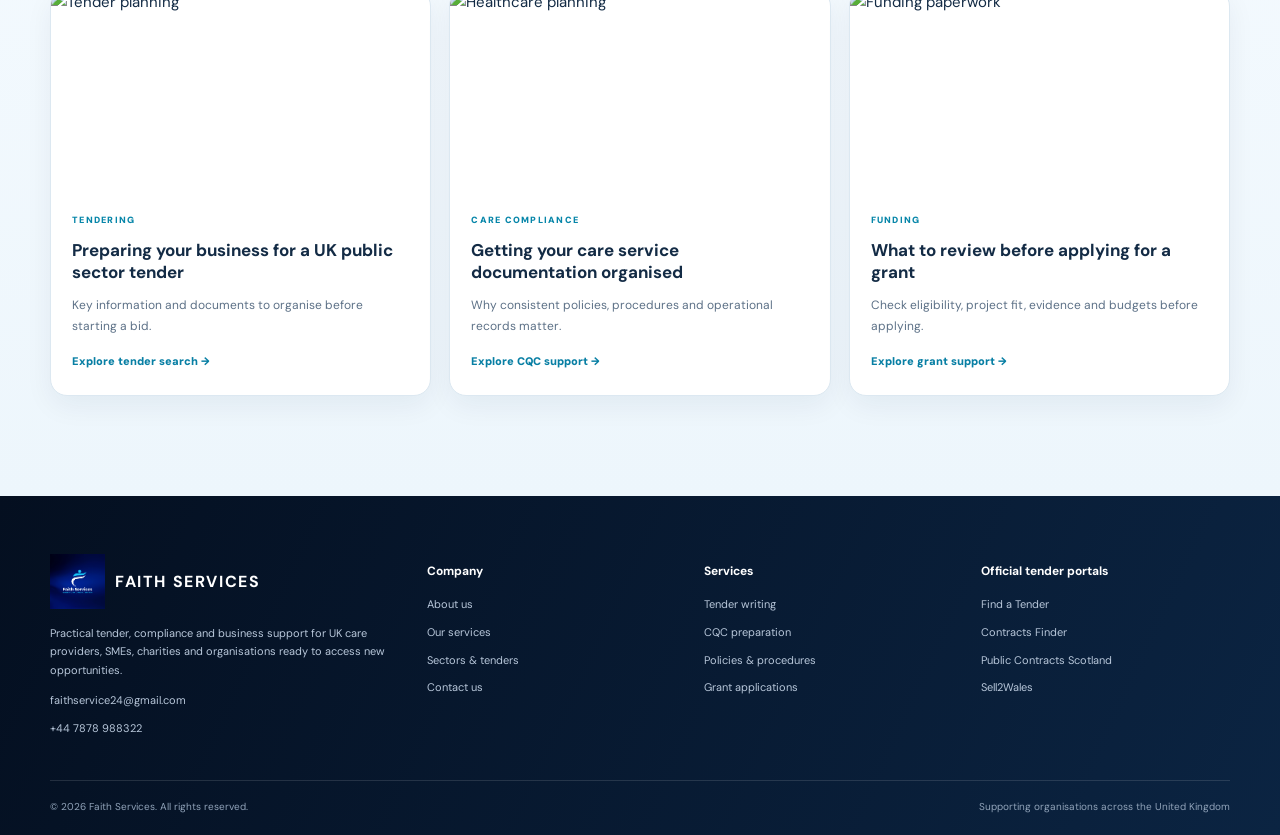
==== commit 933627c1: "Add files via upload" ====
--- a/index.html
+++ b/index.html
@@ -1,4 +1,4 @@
-<!doctype html><html lang="en-GB"><head><meta charset="utf-8"><meta name="viewport" content="width=device-width, initial-scale=1"><title>UK Tender, CQC & Business Support | Faith Services</title><meta name="description" content="Faith Services provides UK tender writing, CQC preparation, compliance documentation, grant writing and business support."><meta name="theme-color" content="#07152f"><link rel="icon" href="assets/faith-services-logo.png"><link rel="stylesheet" href="assets/style.css"><meta property="og:title" content="UK Tender, CQC & Business Support | Faith Services"><meta property="og:description" content="Faith Services provides UK tender writing, CQC preparation, compliance documentation, grant writing and business support."></head><body>
+<!doctype html><html lang="en-GB"><head><meta charset="utf-8"><meta name="viewport" content="width=device-width, initial-scale=1"><title>UK Tender, CQC & Business Support | Faith Services</title><meta name="description" content="Faith Services provides UK tender writing, CQC preparation, compliance documentation, grant writing and business support."><meta name="theme-color" content="#07152f"><link rel="icon" href="assets/faith-services-logo.png"><link rel="stylesheet" href="assets/style.css"><meta property="og:title" content="UK Tender, CQC & Business Support | Faith Services"><meta property="og:description" content="Faith Services provides UK tender writing, CQC preparation, compliance documentation, grant writing and business support."></head><body class="page-home">
 <div class="topline"><div class="wrap"><span>Supporting businesses across the United Kingdom</span><span><a href="mailto:faithservice24@gmail.com">faithservice24@gmail.com</a> &nbsp; · &nbsp; <a href="tel:+447878988322">+44 7878 988322</a></span></div></div>
 <header><div class="wrap nav"><a class="brand" href="index.html"><img src="assets/faith-services-logo.png" alt="Faith Services original logo"><span><b>FAITH SERVICES</b><small>BUSINESS · TENDERS · COMPLIANCE</small></span></a><button class="menu" aria-label="Toggle navigation" aria-expanded="false">☰</button><nav class="links"><a class="active" href="index.html">Home</a><a class="" href="about.html">About Us</a><a class="" href="services.html">Services</a><a class="" href="sectors.html">Sectors & Tenders</a><a class="" href="contact.html">Contact Us</a></nav><a class="btn primary nav-cta" href="contact.html">Book a consultation ↗</a></div></header>
 <main>
--- a/assets/style.css
+++ b/assets/style.css
@@ -22,3 +22,87 @@
 @media(max-width:980px){.links{gap:13px}.nav-cta{display:none}.cards{grid-template-columns:repeat(2,1fr)}.split{gap:30px}.sectors{grid-template-columns:repeat(2,1fr)}.searchgrid{grid-template-columns:1fr 1fr}.searchgrid button{grid-column:1/-1}.footgrid{grid-template-columns:1fr 1fr}}
 @media(max-width:700px){.wrap{width:calc(100% - 30px)}.topline .wrap{justify-content:center;text-align:center}.nav{height:72px}.brand{min-width:0}.brand img{width:49px;height:49px}.brand b{font-size:14px}.brand small{font-size:7px}.menu{display:block}.links{display:none;position:absolute;top:72px;left:0;right:0;background:white;padding:12px 22px 22px;box-shadow:0 15px 24px rgba(4,20,43,.12);flex-direction:column;align-items:stretch;gap:0}.links.open{display:flex}.links a{padding:11px}.hero{min-height:auto}.hero-grid{grid-template-columns:1fr;gap:12px;padding:72px 0 85px}.hero-art{min-height:285px}.brand-card{width:260px;padding:24px}.brand-card h2{font-size:29px}.seal{right:8%;bottom:2%;width:78px;height:78px;font-size:8px}h1{font-size:44px}.hero p{font-size:14px}.proof{flex-direction:column;gap:8px}.trust{grid-template-columns:1fr;margin-top:-23px;padding:12px}.trust article{border:0;border-bottom:1px solid var(--line);padding:10px}.trust article:last-child{border:0}.section{padding:68px 0}.cards,.case-grid,.blog-grid{grid-template-columns:1fr}.split{grid-template-columns:1fr}.photo-stack{min-height:340px}.photo-main{height:300px}.photo-sub{height:140px}.sectors{grid-template-columns:1fr 1fr}.sector{height:175px;padding:13px}.sector h3{font-size:14px}.process{grid-template-columns:1fr 1fr}.band{display:block;padding:28px}.band .btn{margin-top:20px}.page-hero{padding:65px 0}.searchgrid{grid-template-columns:1fr}.searchgrid button{grid-column:auto}.contactgrid{grid-template-columns:1fr}.formgrid{grid-template-columns:1fr}.full{grid-column:auto}.footgrid{grid-template-columns:1fr 1fr}}
 @media(max-width:420px){.sectors,.process,.footgrid{grid-template-columns:1fr}.actions .btn{width:100%}}
+
+
+/* ===== FAITH SERVICES BRIGHT PREMIUM REFRESH ===== */
+:root{
+ --navy:#071a35;--navy2:#103d68;--blue:#1260a5;--cyan:#12bfe8;
+ --cyan2:#9ceeff;--gold:#e0b65f;--pale:#f2f8fc;--ink:#132b45;
+ --muted:#5d7187;--line:#dce8f1;--shadow:0 22px 58px rgba(5,35,69,.14)
+}
+body{background:#fff;color:var(--ink)}
+.topline{background:#06172c}
+header{box-shadow:0 5px 24px rgba(6,28,53,.06)}
+.brand img{filter:drop-shadow(0 5px 8px rgba(8,34,65,.12))}
+.btn{border-radius:7px;letter-spacing:.01em}
+.primary{background:linear-gradient(135deg,#f0ce82,#d6a94f);box-shadow:0 8px 20px rgba(212,173,101,.22)}
+.primary:hover{background:linear-gradient(135deg,#f6d995,#e2b75e)}
+/* Brighter, more photographic home hero */
+.hero{
+ min-height:700px;
+ background:
+  linear-gradient(100deg,rgba(4,22,47,.92) 0%,rgba(7,45,82,.78) 48%,rgba(8,75,117,.43) 100%),
+  url('https://images.unsplash.com/photo-1521737711867-e3b97375f902?auto=format&fit=crop&w=2200&q=90') center 44%/cover;
+}
+.hero:before{content:"";position:absolute;inset:0;background:radial-gradient(circle at 78% 24%,rgba(22,197,237,.28),transparent 30%),linear-gradient(130deg,transparent 45%,rgba(15,111,167,.16));pointer-events:none}
+.hero:after{right:-115px;top:-165px;border-color:rgba(255,218,139,.32);box-shadow:0 0 0 45px rgba(22,197,237,.055),0 0 0 95px rgba(255,255,255,.035)}
+.hero-grid{padding-top:100px;padding-bottom:125px;gap:55px}
+.hero h1{font-size:clamp(50px,6.3vw,82px);text-shadow:0 3px 25px rgba(0,0,0,.16)}
+.hero h1 em{color:#f2ce7e}
+.hero p{font-size:17px;color:#eef7ff;max-width:650px}
+.hero .eyebrow{color:#ffdc91}
+.hero-art{min-height:410px}
+.brand-card{width:min(365px,92%);padding:39px 36px 42px;box-shadow:0 30px 80px rgba(0,0,0,.35);border:1px solid rgba(255,255,255,.7)}
+.brand-card h2{font-size:41px}
+.seal{background:rgba(6,38,72,.55);backdrop-filter:blur(6px);box-shadow:0 8px 28px rgba(0,0,0,.16)}
+.trust{border:1px solid #e6eef5;box-shadow:0 20px 55px rgba(7,34,64,.12);padding:22px 25px}
+.trust-icon{background:linear-gradient(145deg,#e4faff,#d7f3fb);color:#087fa8}
+.section{padding:100px 0}
+.section-head{margin-bottom:44px}
+.section-head h2{color:#0a2442}
+.section-head p{font-size:15px;line-height:1.8}
+.card{border-radius:18px;padding:30px 28px;border-color:#e1eaf2;box-shadow:0 9px 28px rgba(8,40,72,.055)}
+.card:hover{border-color:#9bdff0;box-shadow:0 22px 48px rgba(8,40,72,.12)}
+.ico{background:linear-gradient(145deg,#e4fbff,#d8f4fb);color:#087fa8;box-shadow:inset 0 0 0 1px rgba(18,191,232,.1)}
+.soft{background:linear-gradient(180deg,#f6fbff 0%,#edf6fc 100%)}
+.sector{border-radius:17px;box-shadow:0 12px 30px rgba(5,25,49,.12);transition:transform .25s,box-shadow .25s}
+.sector:hover{transform:translateY(-6px);box-shadow:0 22px 42px rgba(5,25,49,.2)}
+.sector:before{background:linear-gradient(0deg,rgba(4,19,39,.88),rgba(4,19,39,.02) 72%)}
+.night{background:linear-gradient(135deg,#071a35 0%,#103e69 100%)}
+.step{background:rgba(255,255,255,.075);border-top-color:#25c8eb;border-radius:8px 8px 13px 13px;min-height:175px}
+.band{background:linear-gradient(110deg,#0b2b50,#12639a);box-shadow:0 18px 42px rgba(6,35,65,.16)}
+/* Each inner page opens with a rich, bright photographic banner in the same visual language */
+.page-hero{
+ position:relative;isolation:isolate;overflow:hidden;
+ padding:112px 0 104px;
+ background-color:#0b2c50;
+ background-image:linear-gradient(100deg,rgba(4,22,46,.86) 0%,rgba(8,53,91,.70) 58%,rgba(12,103,145,.40) 100%),url('https://images.unsplash.com/photo-1497366754035-f200968a6e72?auto=format&fit=crop&w=2000&q=90');
+ background-position:center;background-size:cover;
+}
+.page-hero:before{content:"";position:absolute;z-index:-1;inset:0;background:radial-gradient(circle at 82% 18%,rgba(23,197,237,.25),transparent 32%)}
+.page-hero h1{max-width:900px;font-size:clamp(46px,5.7vw,70px);line-height:1.04;text-shadow:0 3px 22px rgba(0,0,0,.2)}
+.page-hero p{max-width:720px;font-size:16px;line-height:1.85;color:#eff8ff}
+.page-hero .eyebrow{color:#ffdb91}
+.crumb{background:rgba(6,35,65,.35);border-color:rgba(164,239,255,.55);padding:9px 16px}
+.page-about .page-hero{background-image:linear-gradient(100deg,rgba(4,22,46,.84),rgba(8,53,91,.65),rgba(12,103,145,.35)),url('https://images.unsplash.com/photo-1521737711867-e3b97375f902?auto=format&fit=crop&w=2000&q=90')}
+.page-services .page-hero{background-image:linear-gradient(100deg,rgba(4,22,46,.84),rgba(8,53,91,.65),rgba(12,103,145,.35)),url('https://images.unsplash.com/photo-1454165804606-c3d57bc86b40?auto=format&fit=crop&w=2000&q=90')}
+.page-sectors .page-hero{background-image:linear-gradient(100deg,rgba(4,22,46,.84),rgba(8,53,91,.65),rgba(12,103,145,.35)),url('https://images.unsplash.com/photo-1486406146926-c627a92ad1ab?auto=format&fit=crop&w=2000&q=90')}
+.page-contact .page-hero{background-image:linear-gradient(100deg,rgba(4,22,46,.84),rgba(8,53,91,.65),rgba(12,103,145,.35)),url('https://images.unsplash.com/photo-1497366811353-6870744d04b2?auto=format&fit=crop&w=2000&q=90')}
+.case,.blog{border-radius:17px;box-shadow:0 10px 28px rgba(7,34,64,.06)}
+.case img,.blog img{height:195px}
+.searchbox,.formbox{border-radius:18px;box-shadow:0 18px 45px rgba(7,34,64,.09)}
+.contact-info{background:linear-gradient(150deg,#071a35,#104c7b);border-radius:18px}
+.field input,.field select,.field textarea{border-radius:9px;padding:14px}
+footer{background:linear-gradient(115deg,#040f20,#0b2442)}
+.wa{background:#12aa70;box-shadow:0 10px 28px rgba(18,170,112,.3)}
+@media(max-width:700px){
+ .hero{min-height:auto;background-position:58% center}
+ .hero-grid{padding:72px 0 88px}
+ .hero h1{font-size:clamp(43px,12vw,58px)}
+ .hero p{font-size:14px}
+ .hero-art{min-height:300px}
+ .page-hero{padding:78px 0 75px;background-position:center}
+ .page-hero h1{font-size:clamp(39px,10vw,52px)}
+ .page-hero p{font-size:14px}
+ .section{padding:72px 0}
+}
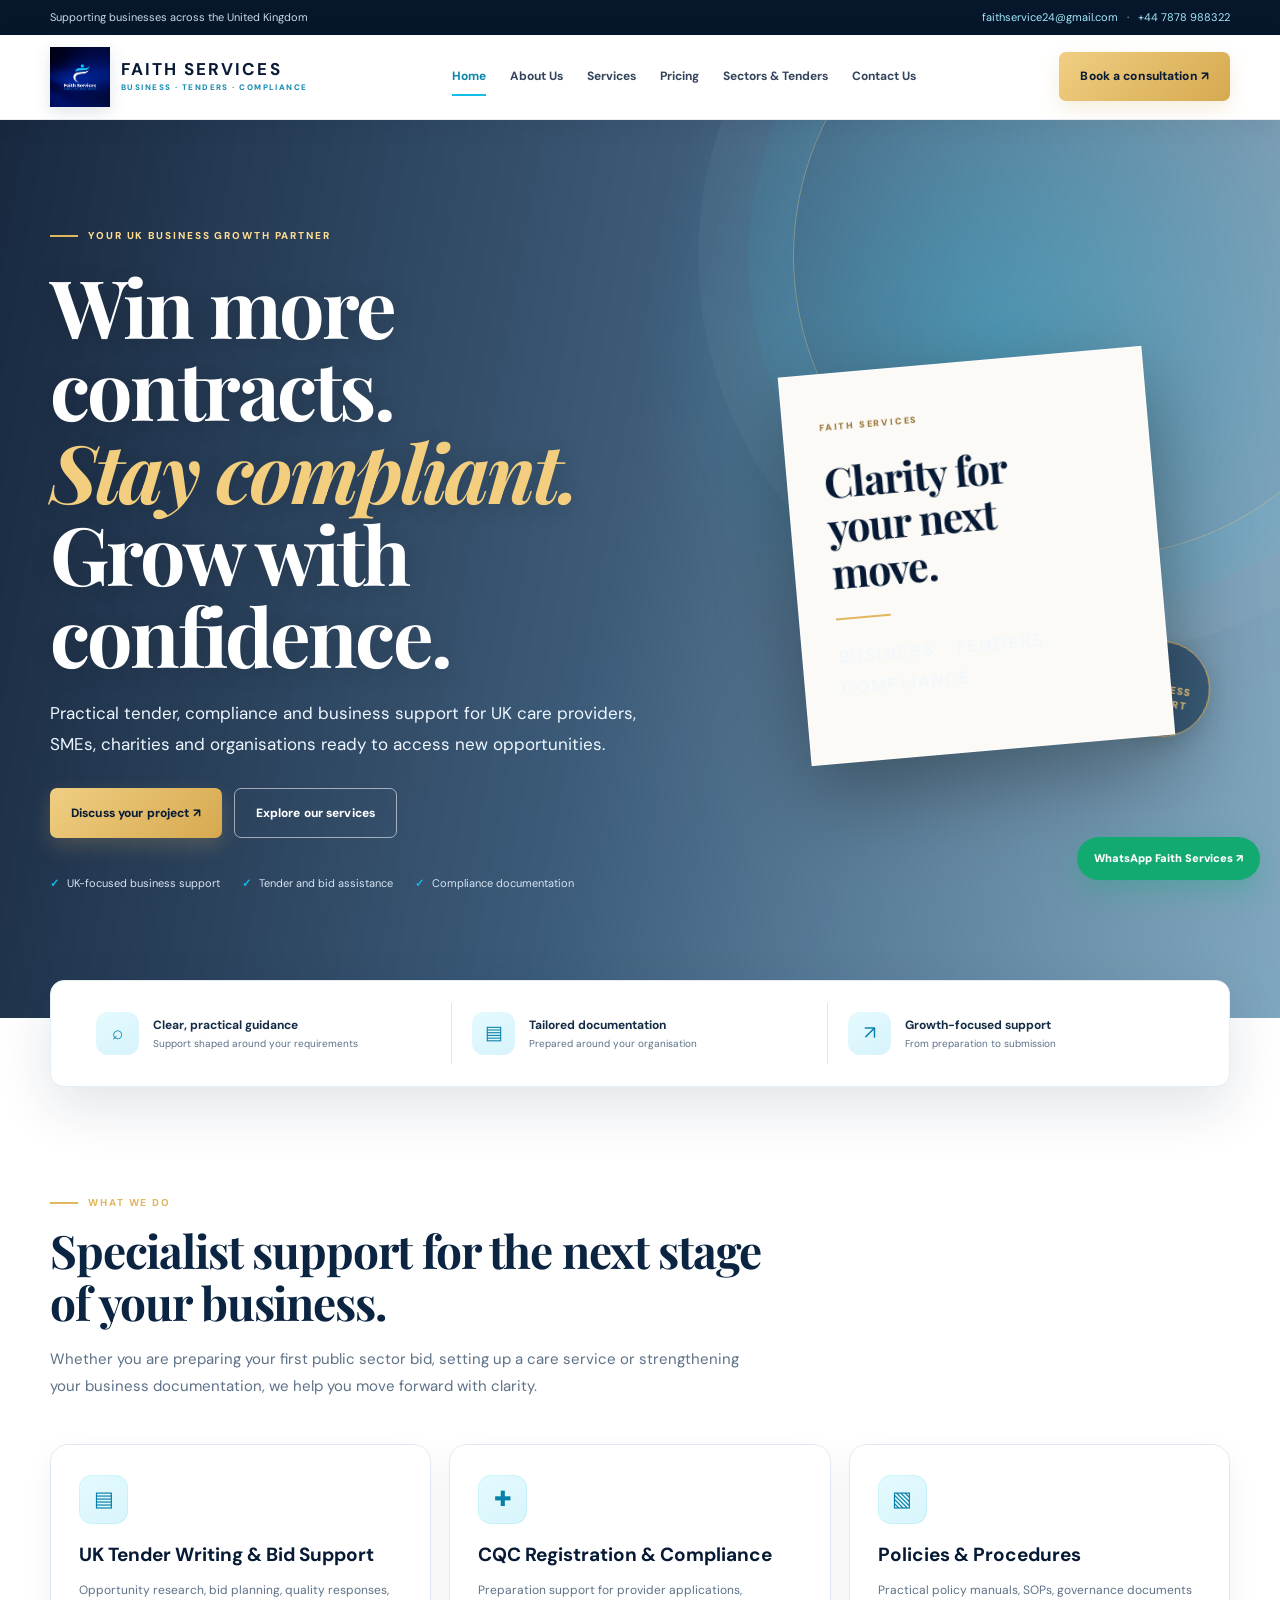
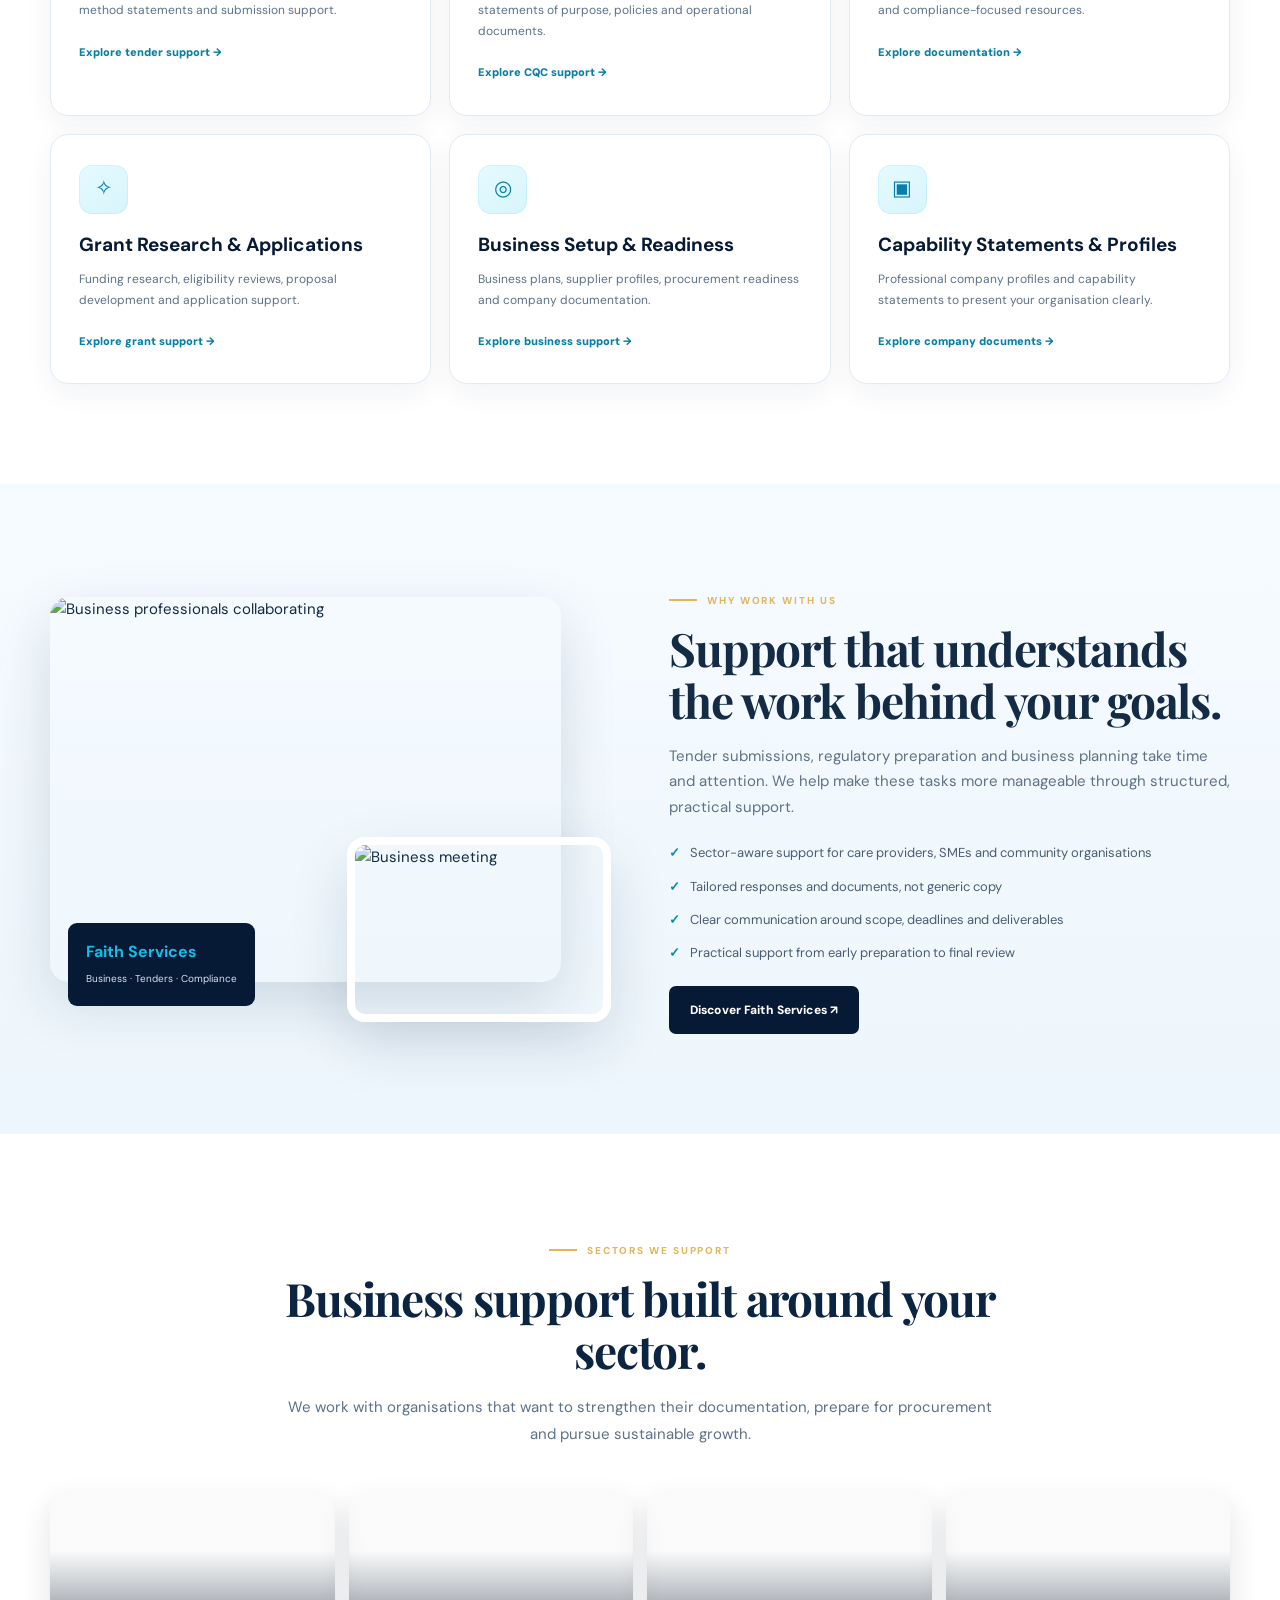
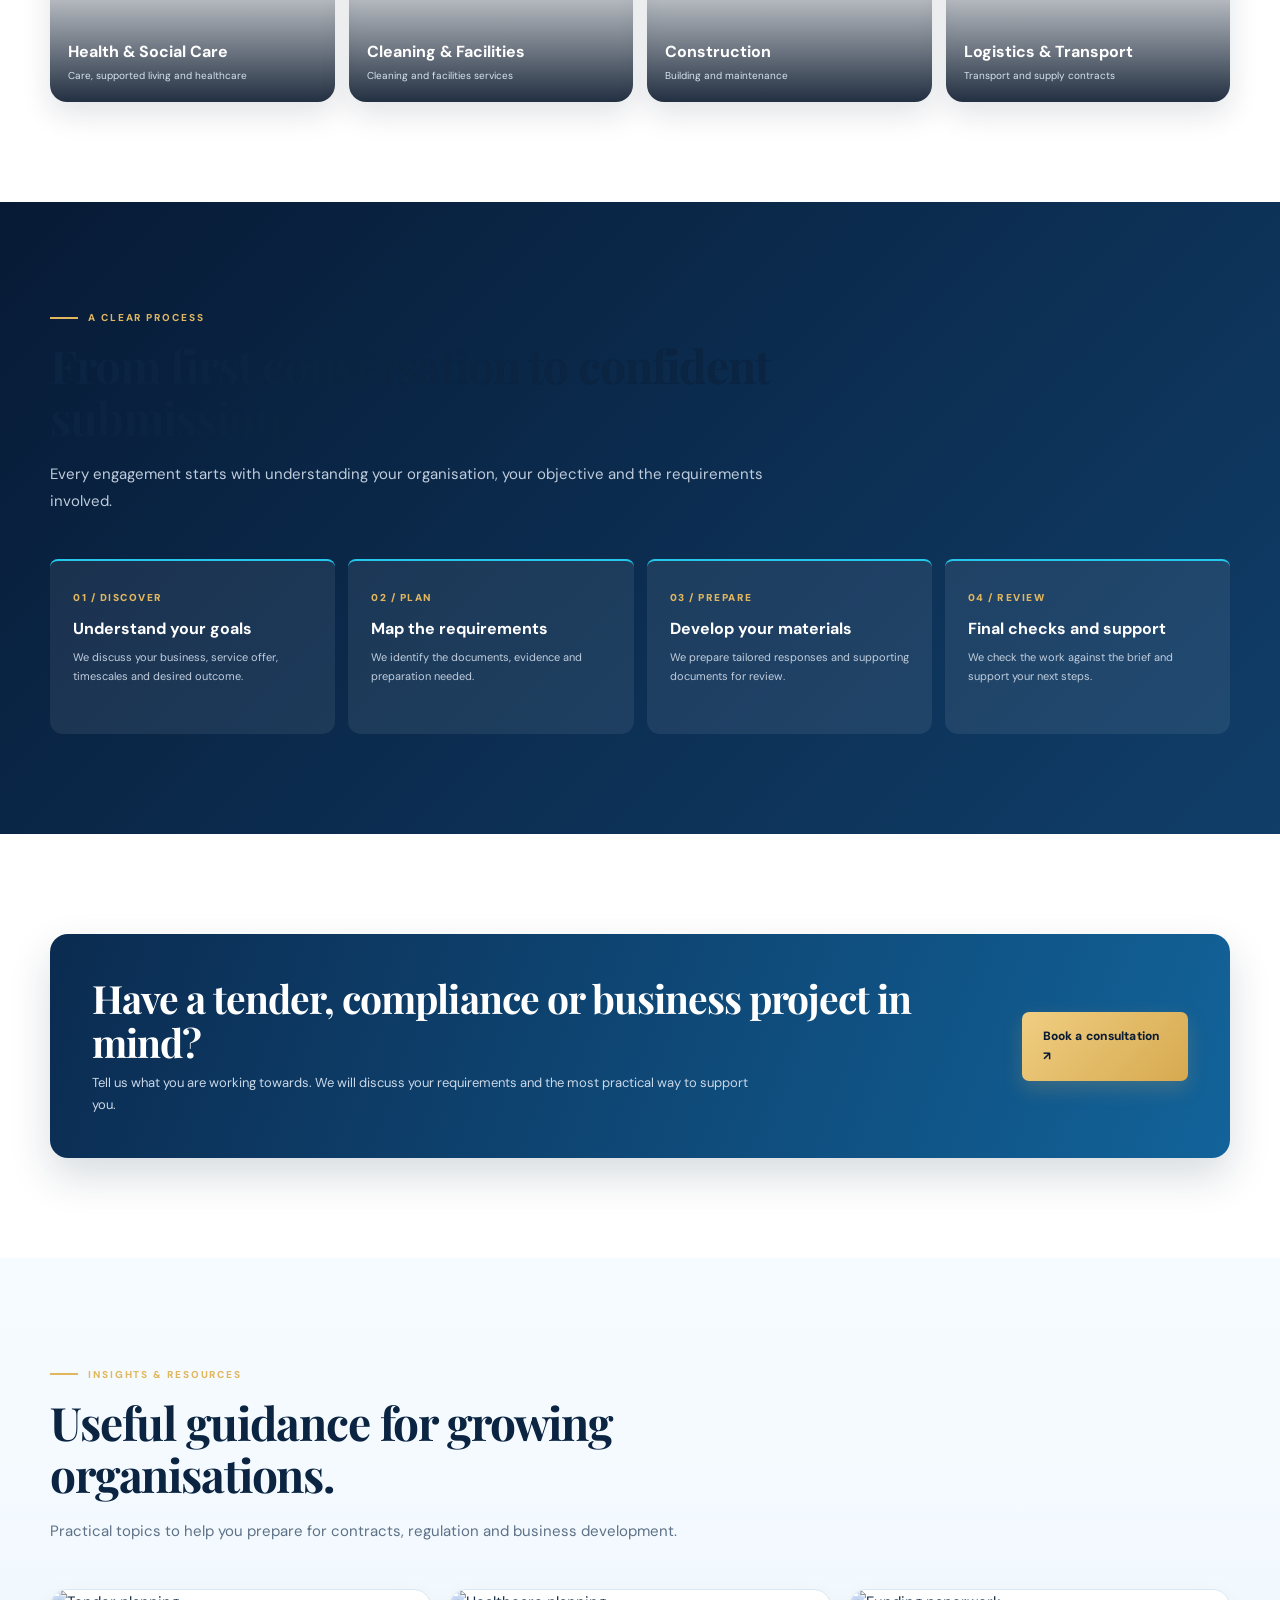
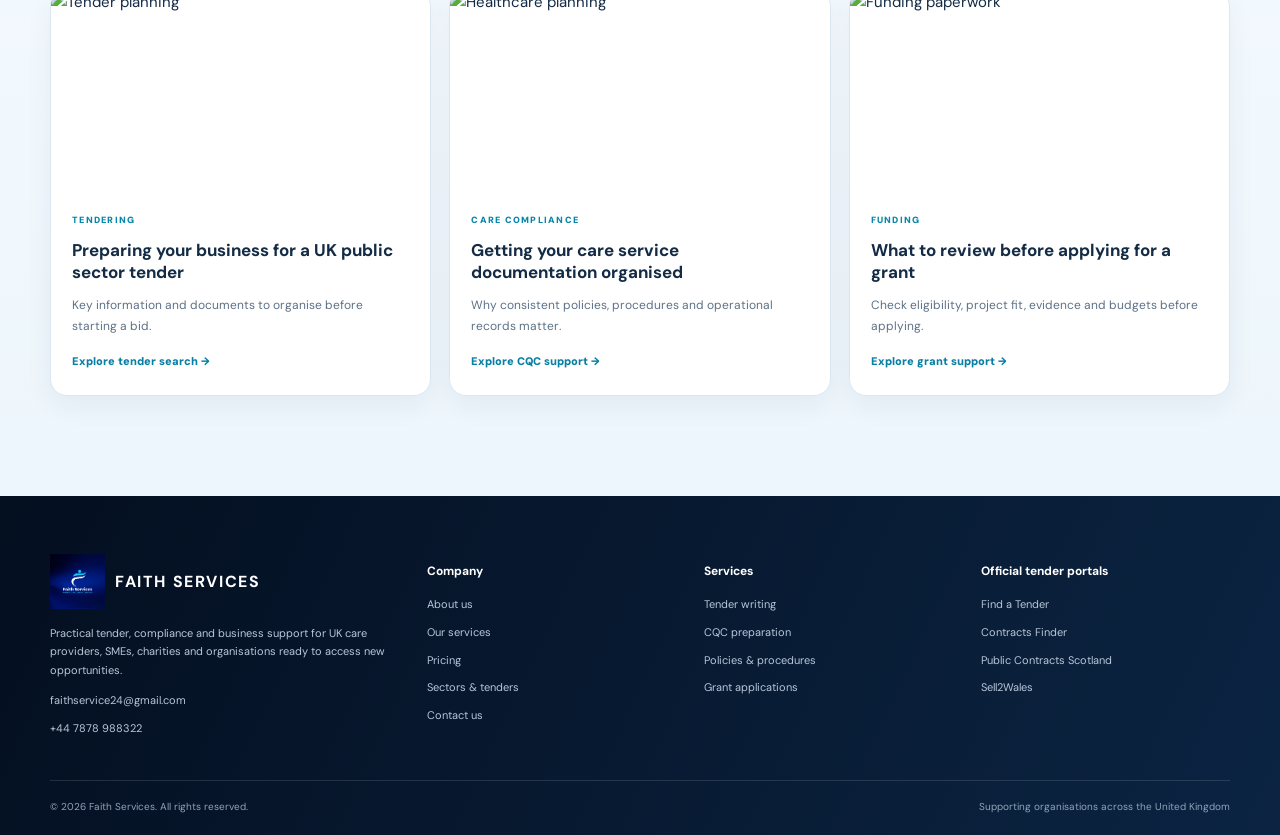
==== commit e392defa: "Add files via upload" ====
--- a/index.html
+++ b/index.html
@@ -1,6 +1,6 @@
-<!doctype html><html lang="en-GB"><head><meta charset="utf-8"><meta name="viewport" content="width=device-width, initial-scale=1"><title>UK Tender, CQC & Business Support | Faith Services</title><meta name="description" content="Faith Services provides UK tender writing, CQC preparation, compliance documentation, grant writing and business support."><meta name="theme-color" content="#07152f"><link rel="icon" href="assets/faith-services-logo.png"><link rel="stylesheet" href="assets/style.css"><meta property="og:title" content="UK Tender, CQC & Business Support | Faith Services"><meta property="og:description" content="Faith Services provides UK tender writing, CQC preparation, compliance documentation, grant writing and business support."></head><body class="page-home">
+<!doctype html><html lang="en-GB"><head><meta charset="utf-8"><meta name="viewport" content="width=device-width, initial-scale=1"><title>UK Tender, CQC & Business Support | Faith Services</title><meta name="description" content="Faith Services provides UK tender writing, CQC preparation, compliance documentation, grant writing and business support."><meta name="theme-color" content="#07152f"><link rel="icon" href="assets/faith-services-logo.png"><link rel="stylesheet" href="assets/style.css"><meta property="og:title" content="UK Tender, CQC & Business Support | Faith Services"><meta property="og:description" content="Faith Services provides UK tender writing, CQC preparation, compliance documentation, grant writing and business support."></head><body>
 <div class="topline"><div class="wrap"><span>Supporting businesses across the United Kingdom</span><span><a href="mailto:faithservice24@gmail.com">faithservice24@gmail.com</a> &nbsp; · &nbsp; <a href="tel:+447878988322">+44 7878 988322</a></span></div></div>
-<header><div class="wrap nav"><a class="brand" href="index.html"><img src="assets/faith-services-logo.png" alt="Faith Services original logo"><span><b>FAITH SERVICES</b><small>BUSINESS · TENDERS · COMPLIANCE</small></span></a><button class="menu" aria-label="Toggle navigation" aria-expanded="false">☰</button><nav class="links"><a class="active" href="index.html">Home</a><a class="" href="about.html">About Us</a><a class="" href="services.html">Services</a><a class="" href="sectors.html">Sectors & Tenders</a><a class="" href="contact.html">Contact Us</a></nav><a class="btn primary nav-cta" href="contact.html">Book a consultation ↗</a></div></header>
+<header><div class="wrap nav"><a class="brand" href="index.html"><img src="assets/faith-services-logo.png" alt="Faith Services original logo"><span><b>FAITH SERVICES</b><small>BUSINESS · TENDERS · COMPLIANCE</small></span></a><button class="menu" aria-label="Toggle navigation" aria-expanded="false">☰</button><nav class="links"><a class="active" href="index.html">Home</a><a class="" href="about.html">About Us</a><a class="" href="services.html">Services</a><a class="" href="pricing.html">Pricing</a><a class="" href="sectors.html">Sectors & Tenders</a><a class="" href="contact.html">Contact Us</a></nav><a class="btn primary nav-cta" href="contact.html">Book a consultation ↗</a></div></header>
 <main>
 <section class="hero"><div class="wrap hero-grid"><div><span class="eyebrow">Your UK business growth partner</span><h1>Win more<br>contracts.<br><em>Stay compliant.</em><br>Grow with confidence.</h1><p>Practical tender, compliance and business support for UK care providers, SMEs, charities and organisations ready to access new opportunities.</p><div class="actions"><a class="btn primary" href="contact.html">Discuss your project ↗</a><a class="btn outline" href="services.html">Explore our services</a></div><div class="proof"><span>UK-focused business support</span><span>Tender and bid assistance</span><span>Compliance documentation</span></div></div><div class="hero-art"><div class="brand-card"><small>FAITH SERVICES</small><h2>Clarity for<br>your next<br>move.</h2><div class="rule"></div><p>BUSINESS · TENDERS · COMPLIANCE</p></div><div class="seal">UK<br>BUSINESS<br>SUPPORT</div></div></div></section>
 <div class="wrap"><div class="trust"><article><span class="trust-icon">⌕</span><div><b>Clear, practical guidance</b><small>Support shaped around your requirements</small></div></article><article><span class="trust-icon">▤</span><div><b>Tailored documentation</b><small>Prepared around your organisation</small></div></article><article><span class="trust-icon">↗</span><div><b>Growth-focused support</b><small>From preparation to submission</small></div></article></div></div>
@@ -29,7 +29,7 @@
 </main>
 <footer><div class="wrap"><div class="footgrid">
 <div><div class="footbrand"><img src="assets/faith-services-logo.png" alt="Faith Services logo"><b>FAITH SERVICES</b></div><p>Practical tender, compliance and business support for UK care providers, SMEs, charities and organisations ready to access new opportunities.</p><a href="mailto:faithservice24@gmail.com">faithservice24@gmail.com</a><a href="tel:+447878988322">+44 7878 988322</a></div>
-<div><h4>Company</h4><a href="about.html">About us</a><a href="services.html">Our services</a><a href="sectors.html">Sectors & tenders</a><a href="contact.html">Contact us</a></div>
+<div><h4>Company</h4><a href="about.html">About us</a><a href="services.html">Our services</a><a href="pricing.html">Pricing</a><a href="sectors.html">Sectors & tenders</a><a href="contact.html">Contact us</a></div>
 <div><h4>Services</h4><a href="services.html#tender">Tender writing</a><a href="services.html#cqc">CQC preparation</a><a href="services.html#policies">Policies & procedures</a><a href="services.html#grants">Grant applications</a></div>
 <div><h4>Official tender portals</h4><a href="https://www.find-tender.service.gov.uk/" target="_blank" rel="noopener">Find a Tender</a><a href="https://www.gov.uk/contracts-finder" target="_blank" rel="noopener">Contracts Finder</a><a href="https://www.publiccontractsscotland.gov.uk/" target="_blank" rel="noopener">Public Contracts Scotland</a><a href="https://www.sell2wales.gov.wales/" target="_blank" rel="noopener">Sell2Wales</a></div>
 </div><div class="footbottom"><span>© <span id="year"></span> Faith Services. All rights reserved.</span><span>Supporting organisations across the United Kingdom</span></div></div></footer>
